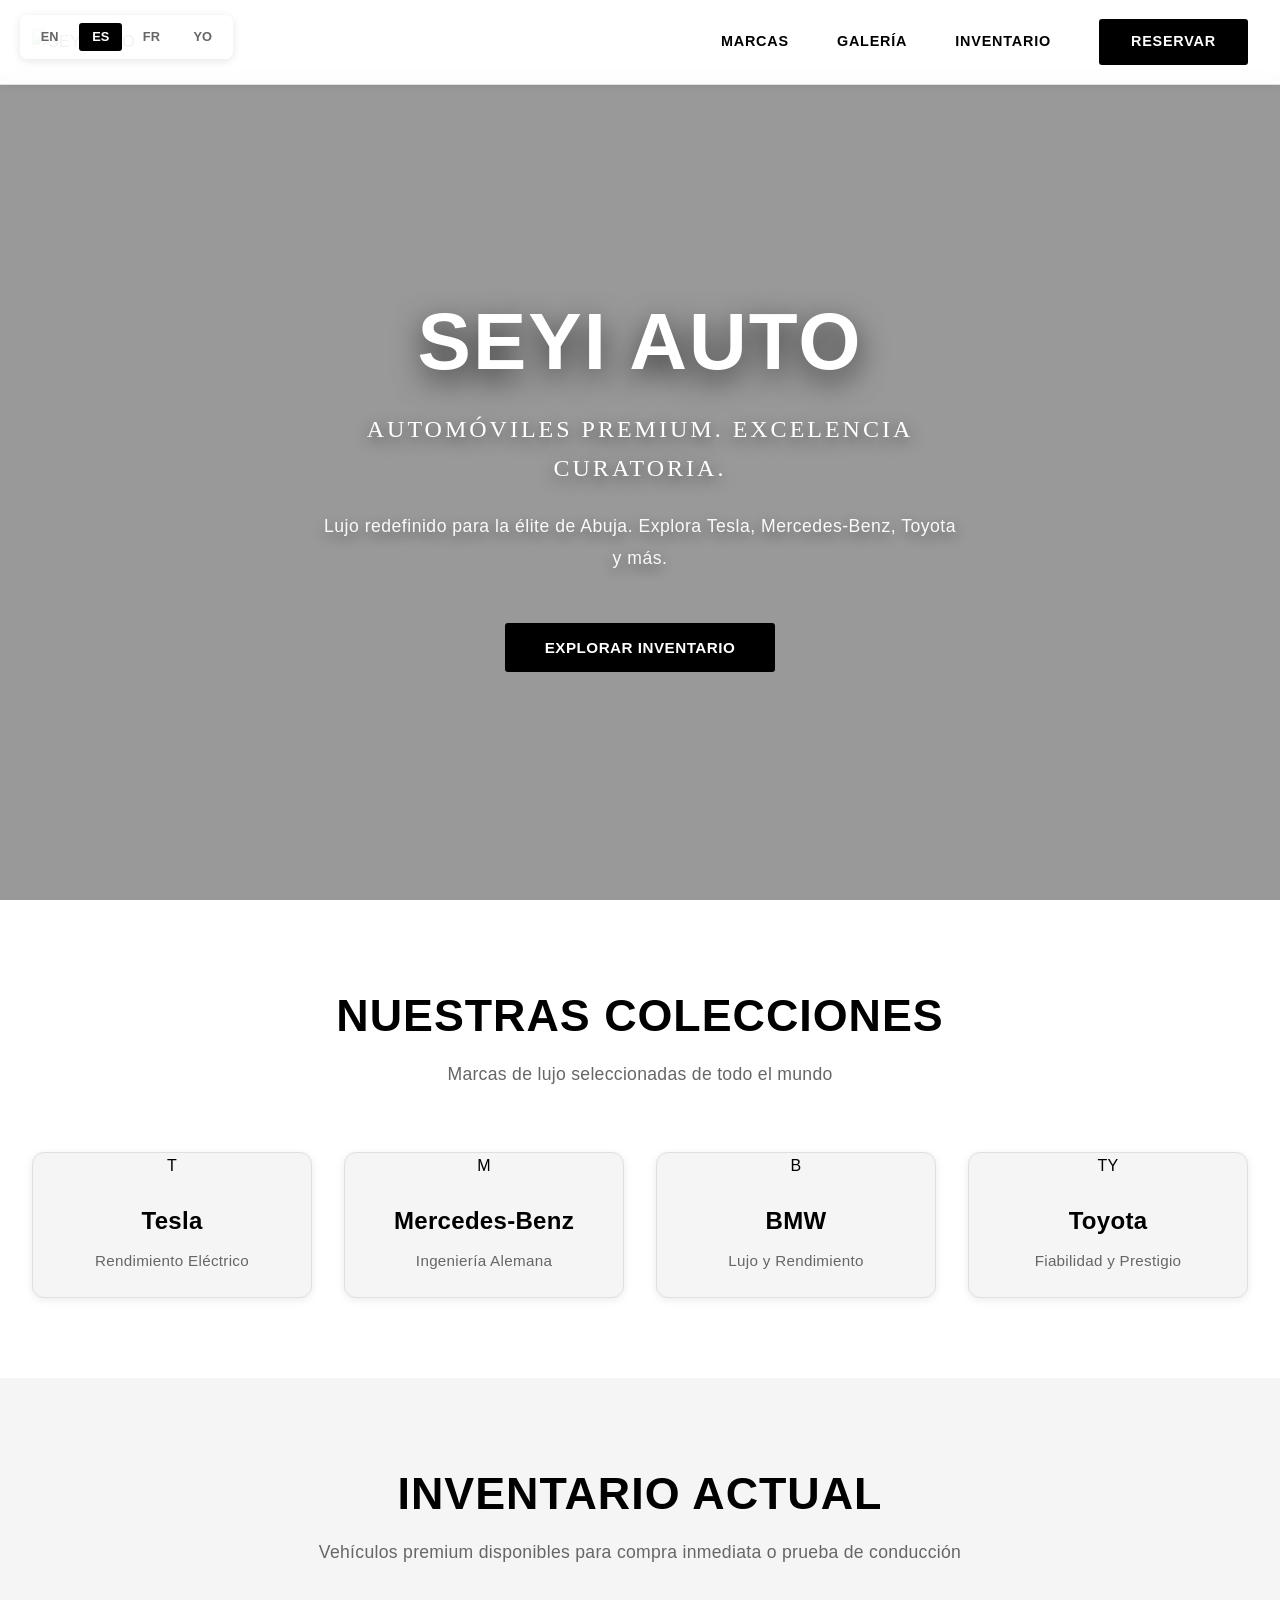
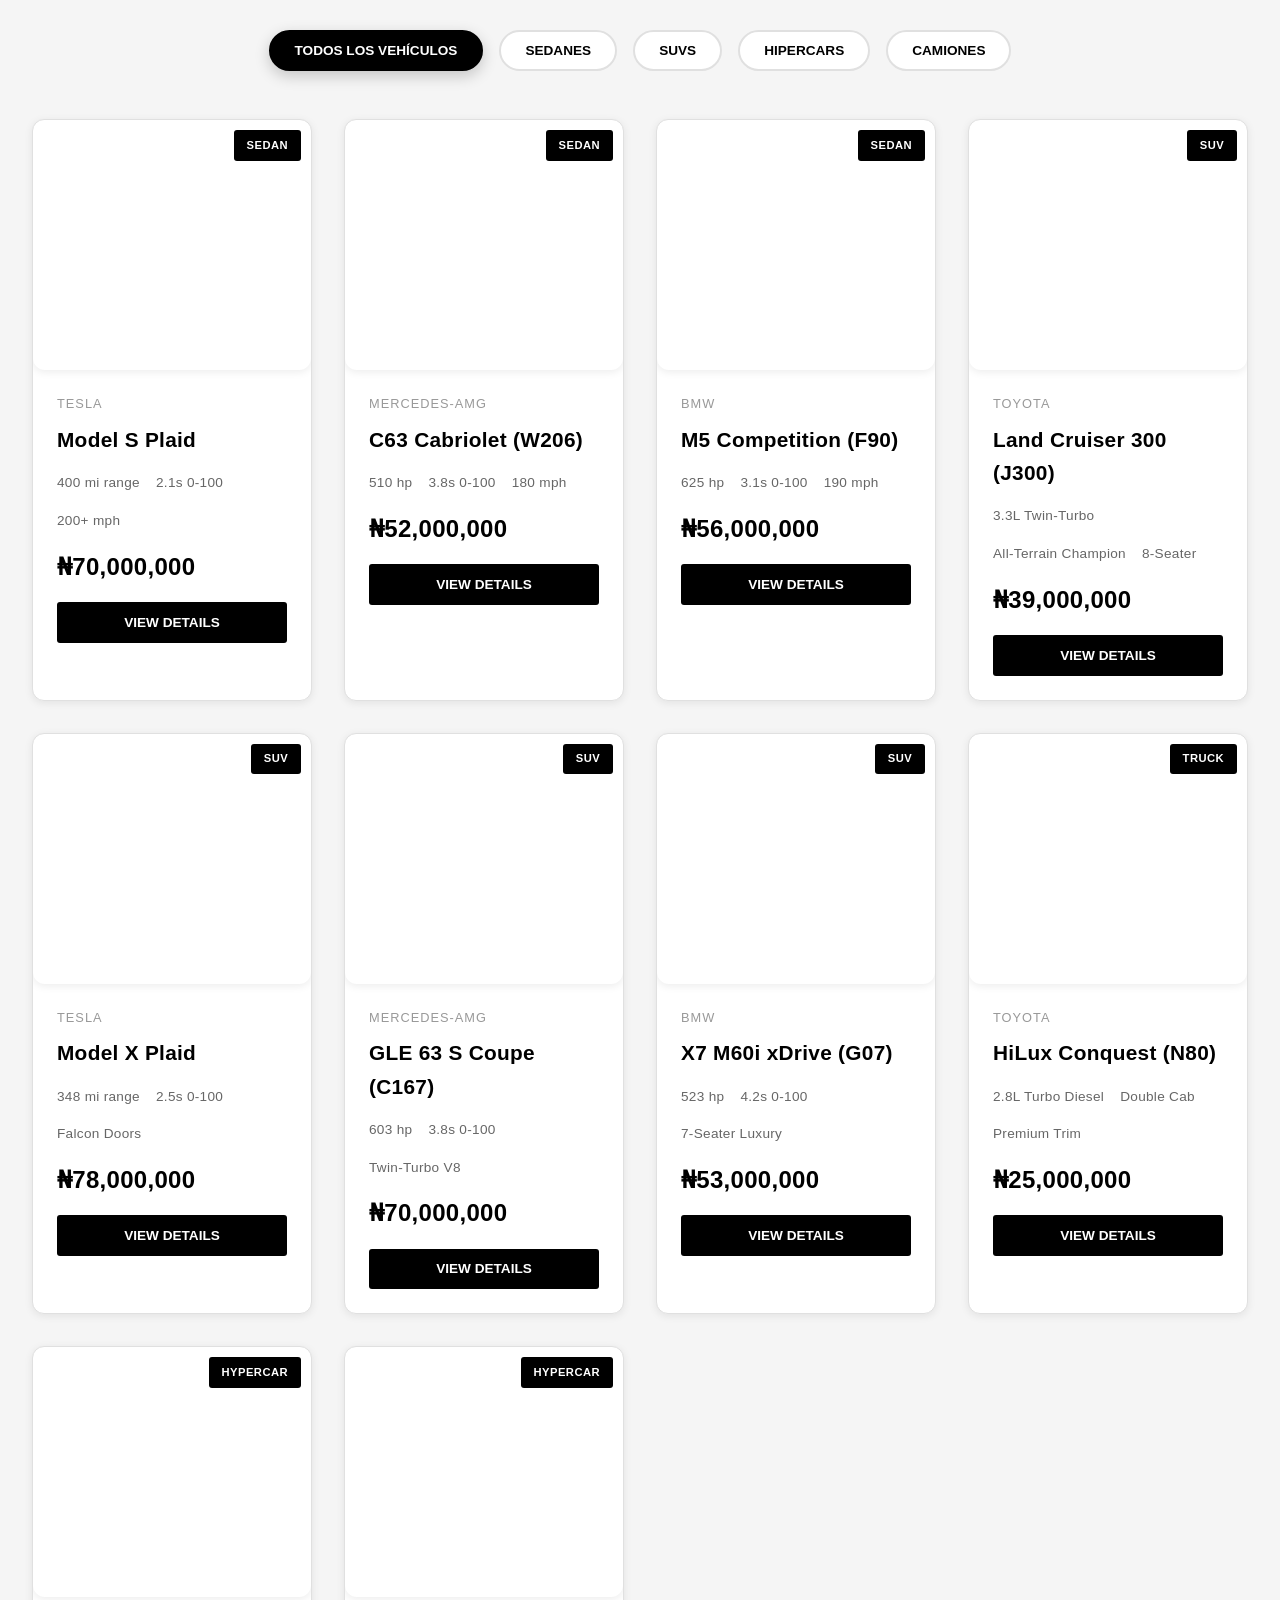
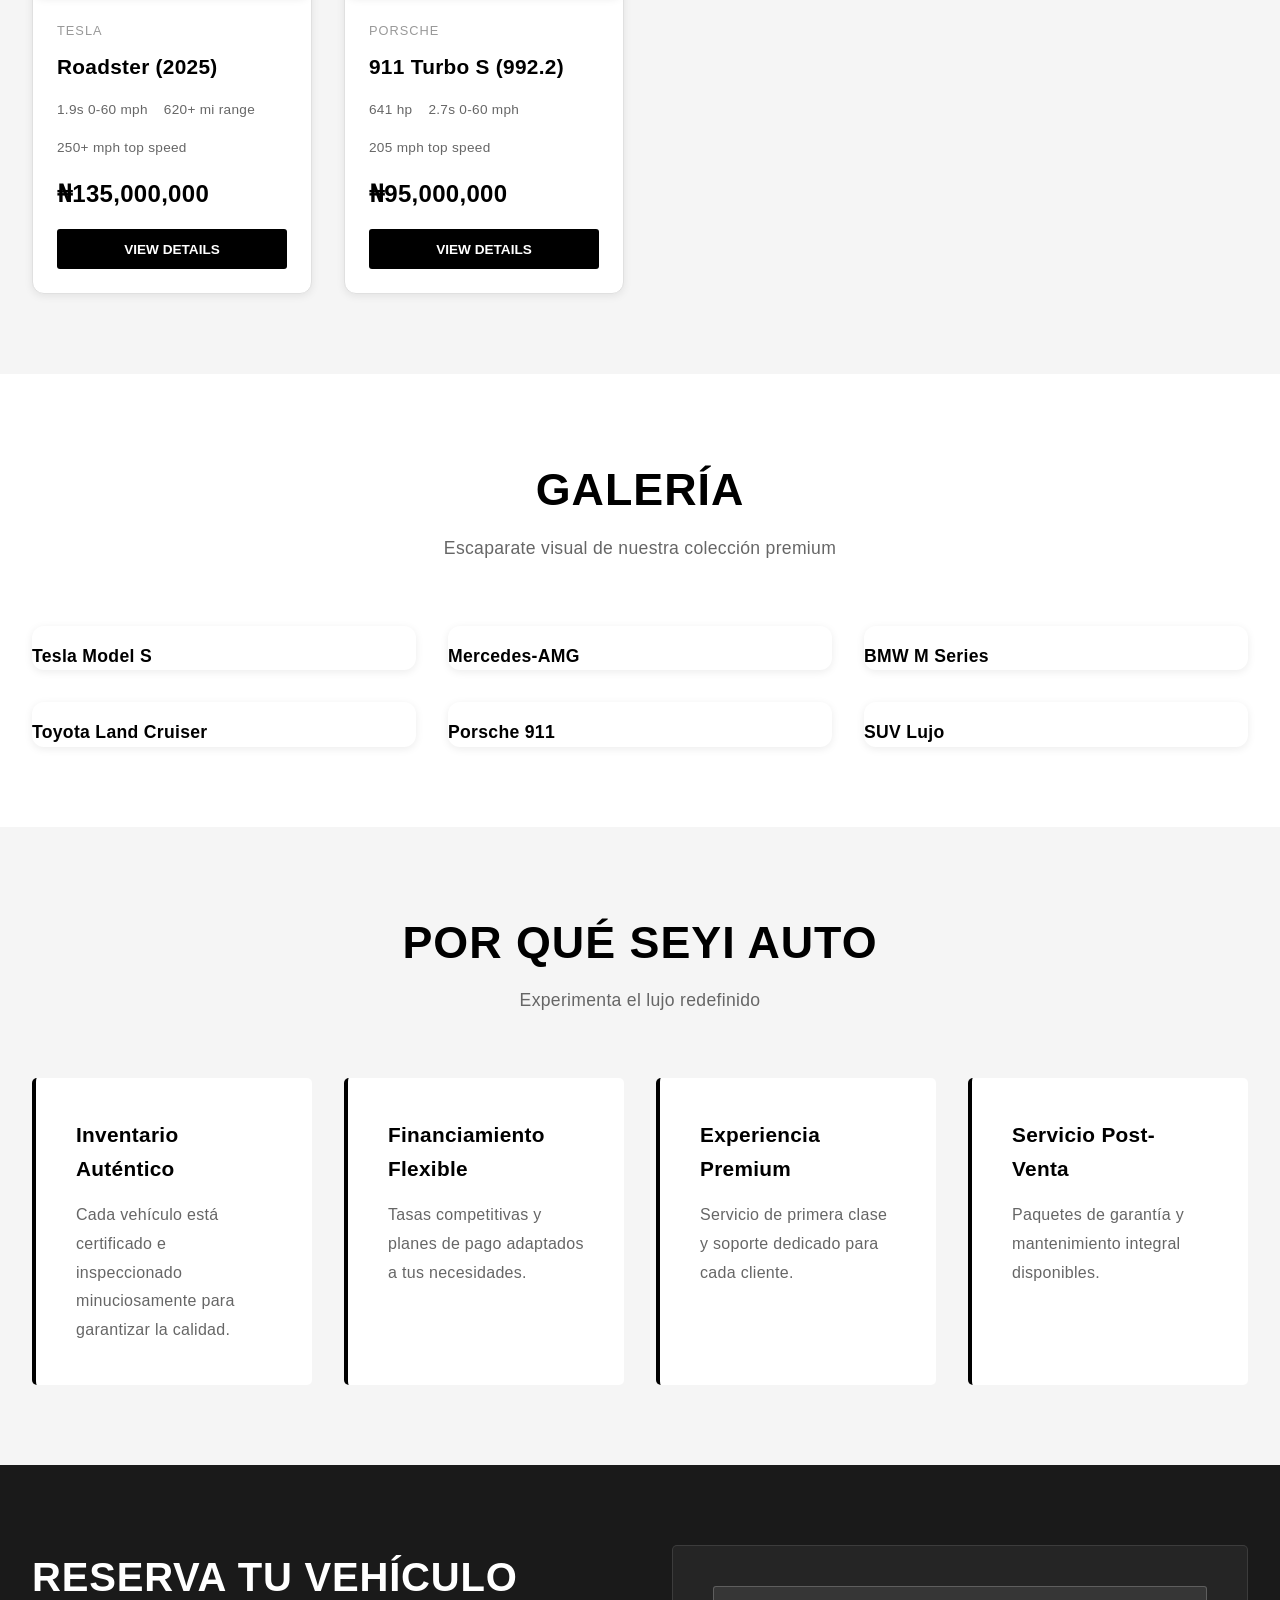
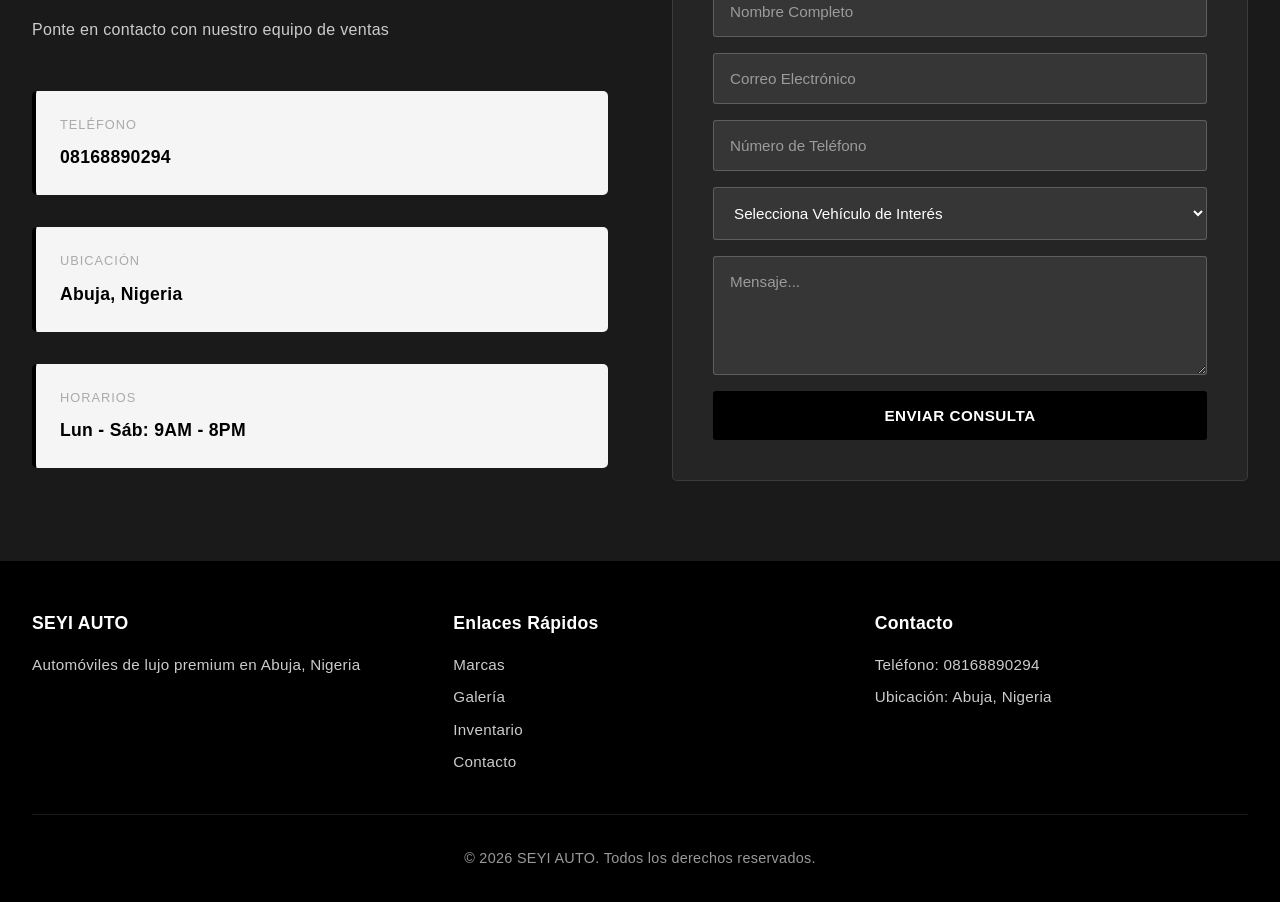
==== index-es.html @ 98e33c8d "Add files via upload" ====
<!DOCTYPE html>
<html lang="es">
<head>
    <meta charset="UTF-8">
    <meta name="viewport" content="width=device-width, initial-scale=1.0">
    <title>SEYI AUTO - Automóviles de Lujo Premium | Abuja, Nigeria</title>
    <link rel="stylesheet" href="styles.css">
    <link href="https://fonts.googleapis.com/css2?family=Poppins:wght@300;400;500;600;700&display=swap" rel="stylesheet">
    <link href="https://fonts.googleapis.com/css2?family=Playfair+Display:wght@600;700&display=swap" rel="stylesheet">
</head>
<body>
    <!-- Language Switcher -->
    <div class="language-switcher">
        <button class="lang-btn" onclick="window.location.href='index.html'">EN</button>
        <button class="lang-btn active" onclick="switchLanguage('es')">ES</button>
        <button class="lang-btn" onclick="window.location.href='index-fr.html'">FR</button>
        <button class="lang-btn" onclick="window.location.href='index-yo.html'">YO</button>
    </div>

    <!-- Navigation -->
    <nav class="navbar">
        <div class="nav-container">
            <div class="logo-section">
                <img src="images/logo.png" alt="SEYI AUTO" class="logo">
            </div>
            <div class="nav-links">
                <a href="#brands" class="nav-link">Marcas</a>
                <a href="#gallery" class="nav-link">Galería</a>
                <a href="#inventory" class="nav-link">Inventario</a>
                <a href="#contact" class="nav-link cta-btn">Reservar</a>
            </div>
        </div>
    </nav>

    <!-- Hero with Background Video -->
    <section class="hero">
        <video autoplay muted loop class="hero-video">
            <source src="https://media.istockphoto.com/id/1173378118/video/luxury-car-speeding-on-a-modern-highway.mp4" type="video/mp4">
        </video>
        <div class="hero-overlay"></div>
        <div class="hero-content">
            <h1>SEYI AUTO</h1>
            <p class="hero-subtitle">Automóviles Premium. Excelencia Curatoria.</p>
            <p class="hero-desc">Lujo redefinido para la élite de Abuja. Explora Tesla, Mercedes-Benz, Toyota y más.</p>
            <button class="btn-primary" onclick="scrollToSection('inventory')">Explorar Inventario</button>
        </div>
    </section>

    <!-- Brands Section -->
    <section class="brands" id="brands">
        <div class="section-header">
            <h2>Nuestras Colecciones</h2>
            <p>Marcas de lujo seleccionadas de todo el mundo</p>
        </div>
        <div class="brands-grid">
            <div class="brand-card" onclick="filterInventory('tesla')">
                <div class="brand-img">T</div>
                <h3>Tesla</h3>
                <p>Rendimiento Eléctrico</p>
            </div>
            <div class="brand-card" onclick="filterInventory('mercedes')">
                <div class="brand-img">M</div>
                <h3>Mercedes-Benz</h3>
                <p>Ingeniería Alemana</p>
            </div>
            <div class="brand-card" onclick="filterInventory('bmw')">
                <div class="brand-img">B</div>
                <h3>BMW</h3>
                <p>Lujo y Rendimiento</p>
            </div>
            <div class="brand-card" onclick="filterInventory('toyota')">
                <div class="brand-img">TY</div>
                <h3>Toyota</h3>
                <p>Fiabilidad y Prestigio</p>
            </div>
        </div>
    </section>

    <!-- Inventory Section -->
    <section class="inventory" id="inventory">
        <div class="section-header">
            <h2>Inventario Actual</h2>
            <p>Vehículos premium disponibles para compra inmediata o prueba de conducción</p>
        </div>

        <!-- Category Filter -->
        <div class="category-filter">
            <button class="category-btn active" onclick="filterByCategory('all')">Todos los Vehículos</button>
            <button class="category-btn" onclick="filterByCategory('sedan')">Sedanes</button>
            <button class="category-btn" onclick="filterByCategory('suv')">SUVs</button>
            <button class="category-btn" onclick="filterByCategory('hypercar')">Hipercars</button>
            <button class="category-btn" onclick="filterByCategory('truck')">Camiones</button>
        </div>

        <div class="inventory-grid" id="inventoryGrid">
            <!-- Dynamically populated -->
        </div>
    </section>

    <!-- Gallery Section -->
    <section class="gallery" id="gallery">
        <div class="section-header">
            <h2>Galería</h2>
            <p>Escaparate visual de nuestra colección premium</p>
        </div>
        <div class="gallery-grid">
            <div class="gallery-item">
                <div class="gallery-img img-1"></div>
                <h4>Tesla Model S</h4>
            </div>
            <div class="gallery-item">
                <div class="gallery-img img-2"></div>
                <h4>Mercedes-AMG</h4>
            </div>
            <div class="gallery-item">
                <div class="gallery-img img-3"></div>
                <h4>BMW M Series</h4>
            </div>
            <div class="gallery-item">
                <div class="gallery-img img-4"></div>
                <h4>Toyota Land Cruiser</h4>
            </div>
            <div class="gallery-item">
                <div class="gallery-img img-5"></div>
                <h4>Porsche 911</h4>
            </div>
            <div class="gallery-item">
                <div class="gallery-img img-6"></div>
                <h4>SUV Lujo</h4>
            </div>
        </div>
    </section>

    <!-- Why Choose Us -->
    <section class="why-us">
        <div class="section-header">
            <h2>Por Qué SEYI AUTO</h2>
            <p>Experimenta el lujo redefinido</p>
        </div>
        <div class="features-grid">
            <div class="feature-card">
                <h3>Inventario Auténtico</h3>
                <p>Cada vehículo está certificado e inspeccionado minuciosamente para garantizar la calidad.</p>
            </div>
            <div class="feature-card">
                <h3>Financiamiento Flexible</h3>
                <p>Tasas competitivas y planes de pago adaptados a tus necesidades.</p>
            </div>
            <div class="feature-card">
                <h3>Experiencia Premium</h3>
                <p>Servicio de primera clase y soporte dedicado para cada cliente.</p>
            </div>
            <div class="feature-card">
                <h3>Servicio Post-Venta</h3>
                <p>Paquetes de garantía y mantenimiento integral disponibles.</p>
            </div>
        </div>
    </section>

    <!-- Contact & Booking -->
    <section class="contact" id="contact">
        <div class="contact-wrapper">
            <div class="contact-info">
                <h2>Reserva tu Vehículo</h2>
                <p>Ponte en contacto con nuestro equipo de ventas</p>
                <div class="contact-details">
                    <div class="detail-item">
                        <span class="label">Teléfono</span>
                        <a href="tel:08168890294" class="detail-value">08168890294</a>
                    </div>
                    <div class="detail-item">
                        <span class="label">Ubicación</span>
                        <p class="detail-value">Abuja, Nigeria</p>
                    </div>
                    <div class="detail-item">
                        <span class="label">Horarios</span>
                        <p class="detail-value">Lun - Sáb: 9AM - 8PM</p>
                    </div>
                </div>
            </div>
            <form class="contact-form">
                <input type="text" placeholder="Nombre Completo" required>
                <input type="email" placeholder="Correo Electrónico" required>
                <input type="tel" placeholder="Número de Teléfono" required>
                <select required>
                    <option value="">Selecciona Vehículo de Interés</option>
                    <option value="tesla">Tesla</option>
                    <option value="mercedes">Mercedes-Benz</option>
                    <option value="bmw">BMW</option>
                    <option value="toyota">Toyota</option>
                </select>
                <textarea placeholder="Mensaje..." rows="5"></textarea>
                <button type="submit" class="btn-primary">Enviar Consulta</button>
            </form>
        </div>
    </section>

    <!-- Footer -->
    <footer class="footer">
        <div class="footer-top">
            <div class="footer-col">
                <h4>SEYI AUTO</h4>
                <p>Automóviles de lujo premium en Abuja, Nigeria</p>
            </div>
            <div class="footer-col">
                <h4>Enlaces Rápidos</h4>
                <a href="#brands">Marcas</a>
                <a href="#gallery">Galería</a>
                <a href="#inventory">Inventario</a>
                <a href="#contact">Contacto</a>
            </div>
            <div class="footer-col">
                <h4>Contacto</h4>
                <p>Teléfono: 08168890294</p>
                <p>Ubicación: Abuja, Nigeria</p>
            </div>
        </div>
        <div class="footer-bottom">
            <p>&copy; 2026 SEYI AUTO. Todos los derechos reservados.</p>
        </div>
    </footer>

    <!-- Modal -->
    <div id="modal" class="modal">
        <div class="modal-content">
            <span class="close" onclick="closeModal()">&times;</span>
            <div id="modalBody"></div>
        </div>
    </div>

    <script src="script.js"></script>
</body>
</html>
---- styles.css ----
/* ============================================
   SEYI AUTO - PREMIUM LUXURY DESIGN
   Clean | Minimal | Professional
   ============================================ */

:root {
    --primary-bg: #ffffff;
    --secondary-bg: #f5f5f5;
    --dark-bg: #1a1a1a;
    --text-dark: #000000;
    --text-light: #666666;
    --text-lighter: #999999;
    --accent-dark: #1a1a1a;
    --border-light: #e0e0e0;
    --border-dark: #333333;
}

* {
    margin: 0;
    padding: 0;
    box-sizing: border-box;
}

html {
    scroll-behavior: smooth;
}

body {
    font-family: 'Montserrat', sans-serif;
    background: var(--primary-bg);
    color: var(--text-dark);
    line-height: 1.6;
    overflow-x: hidden;
    letter-spacing: 0.3px;
}

/* ============================================
   LANGUAGE SWITCHER
   ============================================ */

.language-switcher {
    position: fixed;
    top: 15px;
    left: 20px;
    z-index: 2000;
    display: flex;
    gap: 0.5rem;
    background: rgba(255, 255, 255, 0.95);
    padding: 0.5rem;
    border-radius: 8px;
    box-shadow: 0 2px 10px rgba(0, 0, 0, 0.1);
}

.lang-btn {
    padding: 0.4rem 0.8rem;
    border: none;
    background: transparent;
    cursor: pointer;
    font-weight: 600;
    font-size: 0.8rem;
    color: var(--text-light);
    transition: all 0.3s ease;
    border-radius: 3px;
}

.lang-btn.active {
    background: var(--text-dark);
    color: white;
}

.lang-btn:hover {
    background: var(--text-dark);
    color: white;
}

/* ============================================
   NAVBAR
   ============================================ */

.navbar {
    position: fixed;
    top: 0;
    width: 100%;
    background: rgba(255, 255, 255, 0.98);
    backdrop-filter: blur(10px);
    border-bottom: 1px solid var(--border-light);
    z-index: 1000;
    padding: 1.2rem 0;
    box-shadow: 0 2px 10px rgba(0, 0, 0, 0.05);
}

.nav-container {
    max-width: 1400px;
    margin: 0 auto;
    padding: 0 2rem;
    display: flex;
    justify-content: space-between;
    align-items: center;
}

.logo-section img {
    height: 45px;
    width: auto;
    filter: brightness(0.9);
    transition: all 0.3s ease;
}

.logo-section img:hover {
    filter: brightness(0.8);
}

.nav-links {
    display: flex;
    gap: 3rem;
    align-items: center;
}

.nav-link {
    color: var(--text-dark);
    text-decoration: none;
    font-size: 0.9rem;
    font-weight: 600;
    letter-spacing: 0.8px;
    text-transform: uppercase;
    transition: all 0.3s ease;
    position: relative;
    font-family: 'IBM Plex Sans', sans-serif;
}

.nav-link::after {
    content: '';
    position: absolute;
    bottom: -5px;
    left: 0;
    width: 0;
    height: 2px;
    background: var(--text-dark);
    transition: width 0.3s ease;
}

.nav-link:hover::after {
    width: 100%;
}

.cta-btn {
    background: var(--text-dark);
    color: white !important;
    padding: 0.7rem 2rem;
    border-radius: 3px;
    font-weight: 600;
    transition: all 0.3s ease;
}

.cta-btn::after {
    display: none;
}

.cta-btn:hover {
    background: var(--text-light);
    transform: scale(1.03);
}

/* ============================================
   HERO SECTION WITH BACKGROUND VIDEO
   ============================================ */

.hero {
    margin-top: 70px;
    min-height: calc(100vh - 70px);
    position: relative;
    display: flex;
    align-items: center;
    justify-content: center;
    overflow: hidden;
}

.hero-video {
    position: absolute;
    top: 0;
    left: 0;
    width: 100%;
    height: 100%;
    object-fit: cover;
    z-index: 0;
}

.hero-overlay {
    position: absolute;
    top: 0;
    left: 0;
    width: 100%;
    height: 100%;
    background: rgba(0, 0, 0, 0.4);
    z-index: 1;
}

.hero-content {
    position: relative;
    z-index: 2;
    text-align: center;
    color: white;
    max-width: 700px;
    padding: 0 2rem;
}



.hero-content h1 {
    font-family: 'Orbitron', sans-serif;
    font-size: 5rem;
    font-weight: 900;
    margin-bottom: 1.5rem;
    letter-spacing: 2px;
    line-height: 1.1;
    text-transform: uppercase;
    text-shadow: 0 10px 30px rgba(0, 0, 0, 0.7);
}

.hero-subtitle {
    font-size: 1.5rem;
    font-weight: 500;
    margin-bottom: 1.5rem;
    letter-spacing: 3px;
    text-transform: uppercase;
    font-family: 'Megrim', cursive;
    text-shadow: 0 5px 15px rgba(0, 0, 0, 0.6);
}

.hero-desc {
    font-size: 1.1rem;
    font-weight: 300;
    margin-bottom: 3rem;
    line-height: 1.8;
    opacity: 0.95;
    font-family: 'Montserrat', sans-serif;
    letter-spacing: 0.5px;
    text-shadow: 0 5px 15px rgba(0, 0, 0, 0.6);
}

/* ============================================
   ABUJA VIDEOS SECTION
   ============================================ */

.abuja-videos {
    width: 100vw;
    margin-left: calc(-50vw + 50%);
    background: var(--dark-bg);
    padding: 0;
}

.story-videos-full {
    display: grid;
    grid-template-columns: 1fr 1fr;
    gap: 0;
    min-height: 100vh;
    width: 100%;
}

.story-video-wrapper {
    position: relative;
    overflow: hidden;
    aspect-ratio: 16 / 9;
    box-shadow: none;
    transition: all 0.4s ease;
    height: 100%;
}

.story-video-wrapper:hover {
    transform: none;
    box-shadow: none;
}

.story-video {
    width: 100%;
    height: 100%;
    object-fit: cover;
}

.video-overlay {
    position: absolute;
    top: 0;
    left: 0;
    width: 100%;
    height: 100%;
    background: rgba(0, 0, 0, 0);
    pointer-events: none;
}

/* ============================================
   ABUJA STORY TEXT SECTION
   ============================================ */

.abuja-story {
    width: 100vw;
    margin-left: calc(-50vw + 50%);
    background: var(--dark-bg);
    color: white;
    padding: 6rem 2rem;
}

.story-content-wrapper {
    max-width: 900px;
    margin: 0 auto;
    text-align: center;
}

.story-content-wrapper h2 {
    font-family: 'Orbitron', sans-serif;
    font-size: 3.5rem;
    font-weight: 900;
    margin-bottom: 2rem;
    letter-spacing: 1.5px;
    text-transform: uppercase;
    line-height: 1.2;
}

.story-content-wrapper p {
    font-family: 'Montserrat', sans-serif;
    font-size: 1.2rem;
    line-height: 1.8;
    opacity: 0.9;
    letter-spacing: 0.3px;
}

@media (max-width: 768px) {
    .story-videos-full {
        grid-template-columns: 1fr;
        min-height: auto;
    }

    .story-content-wrapper h2 {
        font-size: 2rem;
    }

    .story-content-wrapper p {
        font-size: 1rem;
    }
}

/* ============================================
   BUTTONS
   ============================================ */

.btn-primary {
    background: var(--text-dark);
    color: white;
    padding: 1rem 2.5rem;
    border: none;
    border-radius: 3px;
    font-size: 0.95rem;
    font-weight: 600;
    cursor: pointer;
    transition: all 0.3s ease;
    text-transform: uppercase;
    letter-spacing: 0.5px;
}

.btn-primary:hover {
    background: var(--text-light);
    transform: translateY(-2px);
}

/* ============================================
   SECTION HEADER
   ============================================ */

.section-header {
    text-align: center;
    margin-bottom: 4rem;
}

.section-header h2 {
    font-family: 'Orbitron', sans-serif;
    font-size: 2.8rem;
    margin-bottom: 0.5rem;
    font-weight: 900;
    text-transform: uppercase;
    letter-spacing: 1px;
}

.section-header p {
    color: var(--text-light);
    font-size: 1.1rem;
    font-weight: 300;
}

/* ============================================
   BRANDS SECTION
   ============================================ */

.brands {
    padding: 5rem 2rem;
    background: var(--primary-bg);
}

.brands {
    max-width: 1400px;
    margin: 0 auto;
}

.brands-grid {
    display: grid;
    grid-template-columns: repeat(auto-fit, minmax(250px, 1fr));
    gap: 2rem;
}

.brand-card {
    background: var(--secondary-bg);
    padding: 0;
    border-radius: 12px;
    text-align: center;
    cursor: pointer;
    transition: all 0.4s ease;
    border: 1px solid var(--border-light);
    overflow: hidden;
    display: flex;
    flex-direction: column;
    box-shadow: 0 2px 8px rgba(0, 0, 0, 0.08);
}

.brand-card:hover {
    background: var(--dark-bg);
    color: white;
    transform: translateY(-8px);
    border: 1px solid var(--dark-bg);
    box-shadow: 0 12px 24px rgba(0, 0, 0, 0.12);
}

.brand-card-img {
    width: 100%;
    height: 200px;
    object-fit: cover;
    transition: all 0.4s ease;
    border-radius: 12px 12px 0 0;
    display: block;
}

.brand-card:hover .brand-card-img {
    filter: brightness(0.7);
}

.brand-card h3,
.brand-card p {
    padding: 0 2rem;
}

.brand-card h3 {
    padding-top: 1.5rem;
    font-size: 1.5rem;
    margin-bottom: 0.5rem;
    font-weight: 700;
}

.brand-card p {
    color: var(--text-light);
    font-size: 0.95rem;
    font-weight: 400;
    padding-bottom: 1.5rem;
}

.brand-card:hover p {
    color: #ccc;
}

/* ============================================
   INVENTORY SECTION
   ============================================ */

.inventory {
    padding: 5rem 2rem;
    background: var(--secondary-bg);
}

.inventory {
    max-width: 1400px;
    margin: 0 auto;
}

/* Category Filter */
.category-filter {
    display: flex;
    justify-content: center;
    gap: 1rem;
    margin-bottom: 3rem;
    flex-wrap: wrap;
}

.category-btn {
    padding: 0.7rem 1.5rem;
    border: 2px solid var(--border-light);
    background: white;
    color: var(--text-dark);
    border-radius: 25px;
    cursor: pointer;
    font-weight: 600;
    text-transform: uppercase;
    font-size: 0.85rem;
    transition: all 0.3s ease;
}

.category-btn:hover {
    border-color: var(--text-dark);
}

.category-btn.active {
    background: var(--text-dark);
    color: white;
    border-color: var(--text-dark);
    box-shadow: 0 5px 15px rgba(0, 0, 0, 0.2);
}

.inventory-grid {
    display: grid;
    grid-template-columns: repeat(auto-fill, minmax(280px, 1fr));
    gap: 2rem;
}

.inventory-item {
    background: white;
    border: 1px solid var(--border-light);
    border-radius: 12px;
    overflow: hidden;
    transition: all 0.4s ease;
    cursor: pointer;
    position: relative;
    box-shadow: 0 2px 8px rgba(0, 0, 0, 0.08);
}

.inventory-item:hover {
    border-color: var(--text-dark);
    box-shadow: 0 12px 24px rgba(0, 0, 0, 0.12);
    transform: translateY(-5px);
}

.inv-image {
    width: 100%;
    height: 250px;
    background: linear-gradient(135deg, #f0f0f0 0%, #e8e8e8 100%);
    display: flex;
    align-items: center;
    justify-content: center;
    font-size: 4rem;
    color: var(--text-lighter);
    position: relative;
    overflow: hidden;
    border-radius: 12px;
    box-shadow: 0 2px 8px rgba(0, 0, 0, 0.08);
    background-size: cover;
    background-position: center;
}

.category-badge {
    position: absolute;
    top: 10px;
    right: 10px;
    background: var(--text-dark);
    color: white;
    padding: 0.4rem 0.8rem;
    border-radius: 3px;
    font-size: 0.7rem;
    font-weight: 700;
    text-transform: uppercase;
    letter-spacing: 0.5px;
}

.inv-details {
    padding: 1.5rem;
}

.inv-brand {
    font-size: 0.8rem;
    text-transform: uppercase;
    color: var(--text-lighter);
    letter-spacing: 1px;
    margin-bottom: 0.5rem;
}

.inv-name {
    font-size: 1.3rem;
    font-weight: 700;
    margin-bottom: 0.5rem;
}

.inv-specs {
    display: flex;
    gap: 1rem;
    margin: 1rem 0;
    font-size: 0.85rem;
    color: var(--text-light);
    flex-wrap: wrap;
}

.inv-price {
    font-size: 1.5rem;
    font-weight: 700;
    margin: 1rem 0;
    color: var(--text-dark);
}

.inv-btn {
    width: 100%;
    padding: 0.8rem;
    background: var(--text-dark);
    color: white;
    border: none;
    border-radius: 3px;
    cursor: pointer;
    font-weight: 600;
    transition: all 0.3s ease;
    text-transform: uppercase;
    font-size: 0.85rem;
}

.inv-btn:hover {
    background: var(--text-light);
}

/* ============================================
   GALLERY SECTION
   ============================================ */

.gallery {
    padding: 5rem 2rem;
    background: var(--primary-bg);
}

.gallery {
    max-width: 1400px;
    margin: 0 auto;
}

.gallery-grid {
    display: grid;
    grid-template-columns: repeat(auto-fit, minmax(300px, 1fr));
    gap: 2rem;
}

.gallery-item {
    border-radius: 12px;
    overflow: hidden;
    cursor: pointer;
    transition: all 0.4s ease;
    box-shadow: 0 2px 8px rgba(0, 0, 0, 0.08);
}

.gallery-item:hover {
    transform: scale(1.02);
    box-shadow: 0 12px 24px rgba(0, 0, 0, 0.12);
}

.gallery-item:hover .gallery-img {
    filter: brightness(0.8);
}

.gallery-img {
    width: 100%;
    height: 350px;
    object-fit: cover;
    transition: all 0.4s ease;
    border-radius: 12px;
    display: block;
}

.img-1 { 
    display: none;
}
.img-2 { 
    display: none;
}
.img-3 { 
    display: none;
}
.img-4 { 
    display: none;
}
.img-5 { 
    display: none;
}
.img-6 { 
    display: none;
}

.gallery-item h4 {
    margin-top: 1rem;
    font-size: 1.1rem;
    font-weight: 600;
}

/* ============================================
   WHY US SECTION
   ============================================ */

.why-us {
    padding: 5rem 2rem;
    background: var(--secondary-bg);
}

.why-us {
    max-width: 1400px;
    margin: 0 auto;
}

.features-grid {
    display: grid;
    grid-template-columns: repeat(auto-fit, minmax(280px, 1fr));
    gap: 2rem;
}

.feature-card {
    background: white;
    padding: 2.5rem;
    border-radius: 5px;
    border-left: 4px solid var(--text-dark);
    transition: all 0.3s ease;
}

.feature-card:hover {
    box-shadow: 0 10px 30px rgba(0, 0, 0, 0.08);
    transform: translateY(-3px);
}

.feature-card h3 {
    font-size: 1.3rem;
    margin-bottom: 1rem;
    font-weight: 700;
}

.feature-card p {
    color: var(--text-light);
    font-weight: 300;
    line-height: 1.8;
}

/* ============================================
   CONTACT SECTION
   ============================================ */

.contact {
    padding: 5rem 2rem;
    background: var(--dark-bg);
    color: white;
}

.contact-wrapper {
    max-width: 1400px;
    margin: 0 auto;
    display: grid;
    grid-template-columns: 1fr 1fr;
    gap: 4rem;
    align-items: start;
}

.contact-info h2 {
    font-family: 'Space Grotesk', sans-serif;
    font-size: 2.5rem;
    margin-bottom: 0.5rem;
    font-weight: 700;
    text-transform: uppercase;
    letter-spacing: 0.8px;
}

.contact-info > p {
    color: #ccc;
    margin-bottom: 3rem;
    font-weight: 300;
}

.contact-details {
    display: flex;
    flex-direction: column;
    gap: 2rem;
}

.detail-item .label {
    display: block;
    font-size: 0.8rem;
    text-transform: uppercase;
    letter-spacing: 1px;
    color: #aaa;
    margin-bottom: 0.5rem;
}

.detail-value {
    font-size: 1.2rem;
    font-weight: 600;
    color: white;
    text-decoration: none;
    transition: all 0.3s ease;
}

.detail-value:hover {
    color: #ddd;
}

.contact-form {
    display: flex;
    flex-direction: column;
    gap: 1rem;
    background: rgba(255, 255, 255, 0.05);
    padding: 2.5rem;
    border-radius: 5px;
    border: 1px solid rgba(255, 255, 255, 0.1);
}

.form-group {
    display: flex;
    flex-direction: column;
    gap: 0.5rem;
}

.contact-form input,
.contact-form select,
.contact-form textarea {
    padding: 1rem;
    background: rgba(255, 255, 255, 0.08);
    border: 1px solid rgba(255, 255, 255, 0.2);
    border-radius: 3px;
    color: white;
    font-family: 'IBM Plex Sans', sans-serif;
    font-size: 0.95rem;
    transition: all 0.3s ease;
}

.contact-form input::placeholder,
.contact-form textarea::placeholder {
    color: rgba(255, 255, 255, 0.5);
}

.contact-form input:focus,
.contact-form select:focus,
.contact-form textarea:focus {
    outline: none;
    border-color: rgba(255, 255, 255, 0.4);
    background: rgba(255, 255, 255, 0.12);
}

.form-buttons {
    display: grid;
    grid-template-columns: 1fr 1fr;
    gap: 1rem;
    margin-top: 1rem;
}

.btn-whatsapp {
    background: linear-gradient(135deg, #25D366, #20BA5C);
    color: white;
    border: none;
    padding: 1rem 1.5rem;
    border-radius: 5px;
    font-weight: 600;
    cursor: pointer;
    transition: all 0.3s ease;
    font-size: 0.95rem;
}

.btn-whatsapp:hover {
    transform: translateY(-2px);
    box-shadow: 0 8px 20px rgba(37, 211, 102, 0.3);
}

.whatsapp-link {
    color: #25D366 !important;
    font-weight: 600;
    text-decoration: none;
    display: inline-flex;
    align-items: center;
    gap: 0.5rem;
    transition: all 0.3s ease;
}

.whatsapp-link:hover {
    color: #20BA5C !important;
}

/* ============================================
   TESTIMONIALS SECTION
   ============================================ */

.testimonials {
    background: #f9f9f9;
    padding: 4rem 2rem;
}

.testimonials .section-header h2 {
    color: var(--text-dark);
}

.testimonials .section-header p {
    color: var(--text-light);
}

.testimonials-grid {
    display: grid;
    grid-template-columns: repeat(auto-fit, minmax(300px, 1fr));
    gap: 2rem;
    max-width: 1400px;
    margin: 0 auto;
}

.testimonial-card {
    background: white;
    padding: 2.5rem;
    border-radius: 12px;
    box-shadow: 0 4px 15px rgba(0, 0, 0, 0.08);
    transition: all 0.3s ease;
}

.testimonial-card:hover {
    transform: translateY(-5px);
    box-shadow: 0 12px 30px rgba(0, 0, 0, 0.12);
}

.stars {
    color: #FFD700;
    font-size: 1.2rem;
    margin-bottom: 1rem;
    letter-spacing: 2px;
}

.testimonial-card p {
    color: var(--text-light);
    line-height: 1.8;
    margin-bottom: 1.5rem;
    font-style: italic;
}

.testimonial-author {
    display: flex;
    flex-direction: column;
    gap: 0.3rem;
    border-top: 2px solid var(--border-light);
    padding-top: 1rem;
}

.testimonial-author strong {
    color: var(--text-dark);
    font-weight: 700;
}

.testimonial-author span {
    color: var(--text-light);
    font-size: 0.9rem;
}

/* ============================================
   QUICK ACTIONS SECTION
   ============================================ */

.quick-actions {
    background: linear-gradient(135deg, #1a1a1a 0%, #2d2d2d 100%);
    padding: 4rem 2rem;
    max-width: 1400px;
    margin: 0 auto;
    border-radius: 15px;
    display: grid;
    grid-template-columns: repeat(auto-fit, minmax(200px, 1fr));
    gap: 2rem;
    margin: 4rem 2rem;
}

.action-card {
    background: rgba(255, 255, 255, 0.08);
    border: 1px solid rgba(255, 255, 255, 0.15);
    padding: 2rem;
    border-radius: 12px;
    text-align: center;
    cursor: pointer;
    transition: all 0.3s ease;
    display: flex;
    flex-direction: column;
    align-items: center;
    gap: 1rem;
}

.action-card:hover {
    background: rgba(255, 255, 255, 0.12);
    border-color: white;
    transform: translateY(-5px);
    box-shadow: 0 15px 35px rgba(0, 0, 0, 0.2);
}

.action-icon {
    font-size: 2.5rem;
    transition: all 0.3s ease;
}

.action-card:hover .action-icon {
    transform: scale(1.2);
}

.action-card h3 {
    color: white;
    font-family: 'Montserrat', sans-serif;
    font-weight: 700;
    margin: 0;
}

.action-card p {
    color: rgba(255, 255, 255, 0.7);
    margin: 0;
    font-size: 0.95rem;
}

/* ============================================
   FLOATING WHATSAPP BUTTON
   ============================================ */

.whatsapp-float {
    position: fixed;
    bottom: 25px;
    right: 25px;
    width: 60px;
    height: 60px;
    background: linear-gradient(135deg, #25D366, #20BA5C);
    border-radius: 50%;
    display: flex;
    align-items: center;
    justify-content: center;
    font-size: 1.5rem;
    text-decoration: none;
    box-shadow: 0 8px 20px rgba(37, 211, 102, 0.4);
    transition: all 0.3s ease;
    z-index: 1500;
    animation: bounceIn 0.6s ease;
}

.whatsapp-float:hover {
    transform: scale(1.15);
    box-shadow: 0 12px 30px rgba(37, 211, 102, 0.6);
}

.whatsapp-icon {
    display: flex;
    align-items: center;
    justify-content: center;
}

.whatsapp-text {
    display: none;
    position: absolute;
    background: white;
    color: #25D366;
    padding: 0.5rem 1rem;
    border-radius: 20px;
    white-space: nowrap;
    right: 70px;
    font-weight: 600;
    font-size: 0.85rem;
    box-shadow: 0 4px 12px rgba(0, 0, 0, 0.15);
}

.whatsapp-float:hover .whatsapp-text {
    display: block;
    animation: slideInRight 0.3s ease;
}

@keyframes bounceIn {
    0% {
        transform: scale(0);
        opacity: 0;
    }
    50% {
        transform: scale(1.1);
    }
    100% {
        transform: scale(1);
        opacity: 1;
    }
}

@keyframes slideInRight {
    from {
        opacity: 0;
        transform: translateX(10px);
    }
    to {
        opacity: 1;
        transform: translateX(0);
    }
}

/* ============================================
   FOOTER
   ============================================ */

.footer {
    background: var(--text-dark);
    color: white;
    padding: 3rem 2rem 2rem;
}

.footer-top {
    max-width: 1400px;
    margin: 0 auto;
    display: grid;
    grid-template-columns: repeat(auto-fit, minmax(250px, 1fr));
    gap: 3rem;
    margin-bottom: 2rem;
    padding-bottom: 2rem;
    border-bottom: 1px solid rgba(255, 255, 255, 0.1);
}

.footer-col h4 {
    font-size: 1.1rem;
    margin-bottom: 1rem;
    font-weight: 700;
}

.footer-col p,
.footer-col a {
    color: #ccc;
    font-size: 0.95rem;
    display: block;
    margin-bottom: 0.5rem;
    text-decoration: none;
    transition: all 0.3s ease;
}

.footer-col a:hover {
    color: white;
}

.footer-bottom {
    max-width: 1400px;
    margin: 0 auto;
    text-align: center;
    color: #999;
    font-size: 0.9rem;
}

/* ============================================
   MODAL
   ============================================ */

.modal {
    display: none;
    position: fixed;
    z-index: 2000;
    left: 0;
    top: 0;
    width: 100%;
    height: 100%;
    background: rgba(0, 0, 0, 0.7);
    backdrop-filter: blur(5px);
}

.modal-content {
    background: white;
    margin: 3% auto;
    padding: 0;
    border-radius: 10px;
    width: 90%;
    max-width: 900px;
    position: relative;
    box-shadow: 0 20px 60px rgba(0, 0, 0, 0.3);
    max-height: 90vh;
    overflow-y: auto;
}

.close {
    position: absolute;
    right: 2rem;
    top: 1.5rem;
    font-size: 2.5rem;
    cursor: pointer;
    color: #999;
    transition: all 0.3s ease;
    z-index: 100;
}

.close:hover {
    color: var(--text-dark);
}

/* DETAILED MODAL STYLES */
.modal-model {
    padding: 2rem;
}

.modal-model.detailed {
    padding: 0;
}

.modal-header {
    background: var(--text-dark);
    color: white;
    padding: 3rem 2rem;
    text-align: center;
    border-radius: 10px 10px 0 0;
}

.modal-header h2 {
    font-family: 'Orbitron', sans-serif;
    font-size: 2.5rem;
    margin-bottom: 0.5rem;
    font-weight: 900;
    text-transform: uppercase;
    letter-spacing: 0.8px;
}

.modal-brand {
    font-size: 1rem;
    font-weight: 300;
    opacity: 0.9;
    letter-spacing: 2px;
    text-transform: uppercase;
}

.modal-price-badge {
    background: linear-gradient(135deg, #ffd700 0%, #ffaa00 100%);
    color: #000;
    padding: 1rem 2rem;
    text-align: center;
    font-size: 1.8rem;
    font-weight: 700;
    margin: 2rem 0 0 0;
}

/* IMAGE GALLERY */
.image-gallery {
    padding: 2rem;
    background: var(--secondary-bg);
    border-bottom: 1px solid var(--border-light);
}

.gallery-main {
    text-align: center;
    margin-bottom: 1.5rem;
}

.gallery-thumbnails {
    display: flex;
    gap: 1rem;
    justify-content: center;
    flex-wrap: wrap;
}

.thumbnail {
    width: 100px;
    height: 100px;
    background: white;
    border: 2px solid var(--border-light);
    border-radius: 12px;
    display: flex;
    align-items: center;
    justify-content: center;
    font-size: 2rem;
    cursor: pointer;
    transition: all 0.3s ease;
    box-shadow: 0 2px 8px rgba(0, 0, 0, 0.08);
    overflow: hidden;
}

.thumbnail:hover {
    border-color: var(--text-dark);
    transform: scale(1.05);
    box-shadow: 0 8px 16px rgba(0, 0, 0, 0.12);
}

/* TABS */
.modal-tabs {
    display: flex;
    gap: 0.5rem;
    padding: 1.5rem 2rem;
    background: white;
    border-bottom: 2px solid var(--border-light);
    overflow-x: auto;
}

.tab-btn {
    padding: 0.7rem 1.5rem;
    border: none;
    background: transparent;
    color: var(--text-light);
    cursor: pointer;
    font-weight: 600;
    font-size: 0.9rem;
    border-bottom: 3px solid transparent;
    transition: all 0.3s ease;
    white-space: nowrap;
}

.tab-btn:hover {
    color: var(--text-dark);
}

.tab-btn.active {
    color: var(--text-dark);
    border-bottom-color: var(--text-dark);
}

/* TAB CONTENT */
.tab-content {
    display: none;
    padding: 2rem;
    animation: fadeIn 0.3s ease;
}

.tab-content.active {
    display: block;
}

.tab-content h3 {
    font-size: 1.5rem;
    margin-bottom: 1.5rem;
    color: var(--text-dark);
}

.tab-content h4 {
    font-size: 1.1rem;
    margin-top: 1.5rem;
    margin-bottom: 1rem;
    color: var(--text-dark);
}

/* SPECS DETAIL GRID */
.specs-detail-grid {
    display: grid;
    grid-template-columns: repeat(auto-fit, minmax(150px, 1fr));
    gap: 1.5rem;
    margin-bottom: 2rem;
}

.spec-detail-item {
    background: var(--secondary-bg);
    padding: 1.5rem;
    border-radius: 5px;
    text-align: center;
    border-left: 4px solid var(--text-dark);
}

.spec-icon {
    display: block;
    font-size: 2rem;
    margin-bottom: 0.5rem;
}

.spec-value {
    display: block;
    font-weight: 600;
    color: var(--text-dark);
    font-size: 0.9rem;
}

/* HIGHLIGHTS */
.highlights-section {
    background: var(--secondary-bg);
    padding: 1.5rem;
    border-radius: 5px;
}

.highlights-list {
    display: flex;
    flex-direction: column;
    gap: 0.7rem;
}

.highlight-item {
    color: var(--text-dark);
    font-weight: 500;
}

/* DETAIL GRID */
.detail-grid {
    display: grid;
    grid-template-columns: repeat(auto-fit, minmax(200px, 1fr));
    gap: 1.5rem;
}

.detail-item {
    background: var(--secondary-bg);
    padding: 1.5rem;
    border-radius: 5px;
    border-left: 4px solid var(--text-dark);
}

.detail-label {
    display: block;
    font-size: 0.8rem;
    text-transform: uppercase;
    color: var(--text-lighter);
    margin-bottom: 0.5rem;
    letter-spacing: 1px;
}

.detail-value {
    display: block;
    font-size: 1.1rem;
    font-weight: 700;
    color: var(--text-dark);
}

/* PERFORMANCE BARS */
.performance-bars {
    display: flex;
    flex-direction: column;
    gap: 2rem;
}

.perf-bar {
    display: grid;
    grid-template-columns: 120px 1fr 80px;
    gap: 1rem;
    align-items: center;
}

.perf-bar label {
    font-weight: 600;
    font-size: 0.95rem;
}

.bar {
    height: 10px;
    background: var(--border-light);
    border-radius: 5px;
    overflow: hidden;
}

.bar-fill {
    height: 100%;
    background: linear-gradient(90deg, var(--text-dark), #666);
    border-radius: 5px;
    transition: width 0.5s ease;
}

.perf-bar span {
    text-align: right;
    font-weight: 700;
    color: var(--text-dark);
}

/* CTA BUTTONS */
.modal-cta-full {
    display: flex;
    gap: 1rem;
    padding: 2rem;
    border-top: 1px solid var(--border-light);
    background: var(--primary-bg);
}

.modal-btn {
    flex: 1;
    padding: 1rem;
    border: none;
    font-weight: 700;
    cursor: pointer;
    text-transform: uppercase;
    font-size: 0.9rem;
    border-radius: 5px;
    transition: all 0.3s ease;
    letter-spacing: 0.5px;
}

.modal-btn.primary {
    background: var(--text-dark);
    color: white;
}

.modal-btn.primary:hover {
    background: var(--text-light);
    transform: translateY(-2px);
    box-shadow: 0 5px 15px rgba(0, 0, 0, 0.2);
}

.modal-btn.secondary {
    background: var(--border-light);
    color: var(--text-dark);
}

.modal-btn.secondary:hover {
    background: var(--text-dark);
    color: white;
}

@keyframes fadeIn {
    from { opacity: 0; }
    to { opacity: 1; }
}

@keyframes slideDown {
    from {
        opacity: 0;
        transform: translateY(-30px);
    }
    to {
        opacity: 1;
        transform: translateY(0);
    }
}

/* ============================================
   VIDEO MODAL FOR BRAND VIDEOS
   ============================================ */

.video-modal {
    display: none;
    position: fixed;
    z-index: 2500;
    left: 0;
    top: 0;
    width: 100%;
    height: 100%;
    background: rgba(0, 0, 0, 0.95);
    backdrop-filter: blur(8px);
    animation: fadeIn 0.3s ease;
}

.video-modal-content {
    position: relative;
    width: 100%;
    height: 100%;
    display: flex;
    align-items: center;
    justify-content: center;
    padding: 2rem;
}

.video-player {
    width: 100%;
    max-width: 1200px;
    height: auto;
    aspect-ratio: 16 / 9;
    background: #000;
    border-radius: 12px;
    overflow: hidden;
    box-shadow: 0 20px 60px rgba(0, 0, 0, 0.5);
}

.video-player video {
    width: 100%;
    height: 100%;
    object-fit: contain;
}

.video-close {
    position: absolute;
    right: 2rem;
    top: 1rem;
    font-size: 3rem;
    cursor: pointer;
    color: #ffffff;
    transition: all 0.3s ease;
    z-index: 100;
    width: 50px;
    height: 50px;
    display: flex;
    align-items: center;
    justify-content: center;
    background: rgba(0, 0, 0, 0.5);
    border-radius: 50%;
}

.video-close:hover {
    background: rgba(255, 255, 255, 0.2);
    color: #ffffff;
    transform: scale(1.1);
}

/* ============================================
   RESPONSIVE
   ============================================ */

@media (max-width: 768px) {
    .language-switcher {
        left: 10px;
        right: 10px;
        top: 10px;
        width: auto;
    }

    .hero {
        margin-top: 120px;
    }

    .hero-content h1 {
        font-size: 2.5rem;
    }

    .section-header h2 {
        font-size: 2rem;
    }

    .contact-wrapper {
        grid-template-columns: 1fr;
        gap: 2rem;
    }

    .nav-links {
        gap: 1rem;
    }

    .nav-link {
        font-size: 0.85rem;
    }

    .brands-grid,
    .features-grid {
        grid-template-columns: 1fr;
    }

    .category-filter {
        flex-direction: row;
        justify-content: flex-start;
        overflow-x: auto;
        padding-bottom: 1rem;
    }

    .category-btn {
        padding: 0.6rem 1.2rem;
        font-size: 0.75rem;
        flex-shrink: 0;
    }

    .footer-top {
        grid-template-columns: 1fr;
    }

    .modal-content {
        width: 95%;
        max-width: 100%;
        margin: 20% auto;
        max-height: 80vh;
    }

    .modal-tabs {
        flex-wrap: wrap;
        gap: 0.2rem;
    }

    .tab-btn {
        padding: 0.5rem 1rem;
        font-size: 0.75rem;
    }

    .specs-detail-grid {
        grid-template-columns: repeat(2, 1fr);
    }

    .detail-grid {
        grid-template-columns: 1fr;
    }

    .perf-bar {
        grid-template-columns: 100px 1fr 70px;
        gap: 0.5rem;
    }

    .perf-bar label {
        font-size: 0.85rem;
    }

    .modal-cta-full {
        flex-direction: column;
    }

    .modal-btn {
        width: 100%;
    }

    .gallery-thumbnails {
        gap: 0.5rem;
    }

    .thumbnail {
        width: 60px;
        height: 60px;
        font-size: 1.5rem;
    }

    .video-modal-content {
        padding: 1rem;
    }

    .video-player {
        max-width: 100%;
        aspect-ratio: 16 / 9;
    }

    .video-close {
        right: 1rem;
        top: 0.5rem;
        font-size: 2rem;
        width: 40px;
        height: 40px;
    }

    .testimonials-grid {
        grid-template-columns: 1fr;
    }

    .quick-actions {
        grid-template-columns: 1fr 1fr;
        margin: 2rem 1rem;
        padding: 2rem;
    }

    .action-card {
        padding: 1.5rem;
    }

    .action-icon {
        font-size: 2rem;
    }

    .form-buttons {
        grid-template-columns: 1fr;
    }

    .whatsapp-float {
        width: 50px;
        height: 50px;
        bottom: 20px;
        right: 20px;
        font-size: 1.2rem;
    }

    .contact-form {
        padding: 1.5rem;
    }

    @media (max-width: 480px) {
        .quick-actions {
            grid-template-columns: 1fr;
        }

        .action-card {
            padding: 1.2rem;
        }

        .action-icon {
            font-size: 1.8rem;
        }

        .testimonial-card {
            padding: 1.5rem;
        }
    }
}
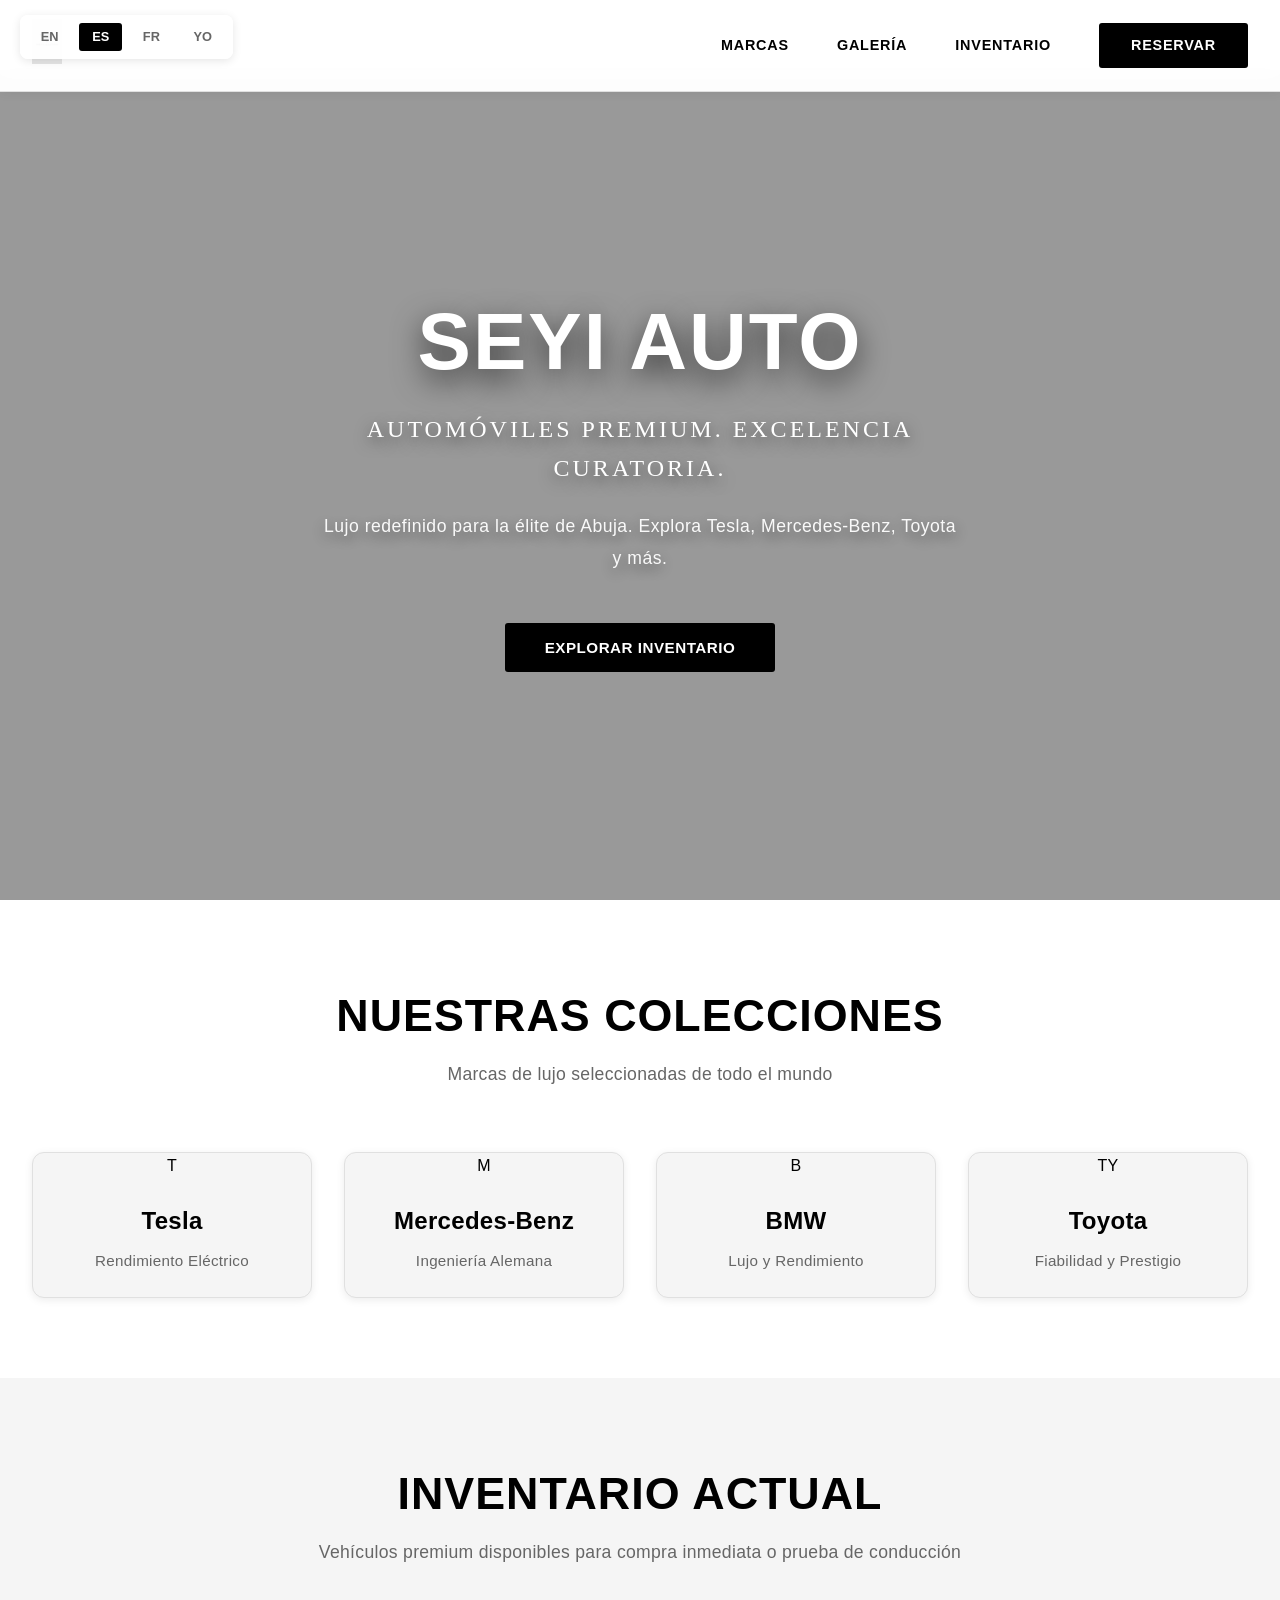
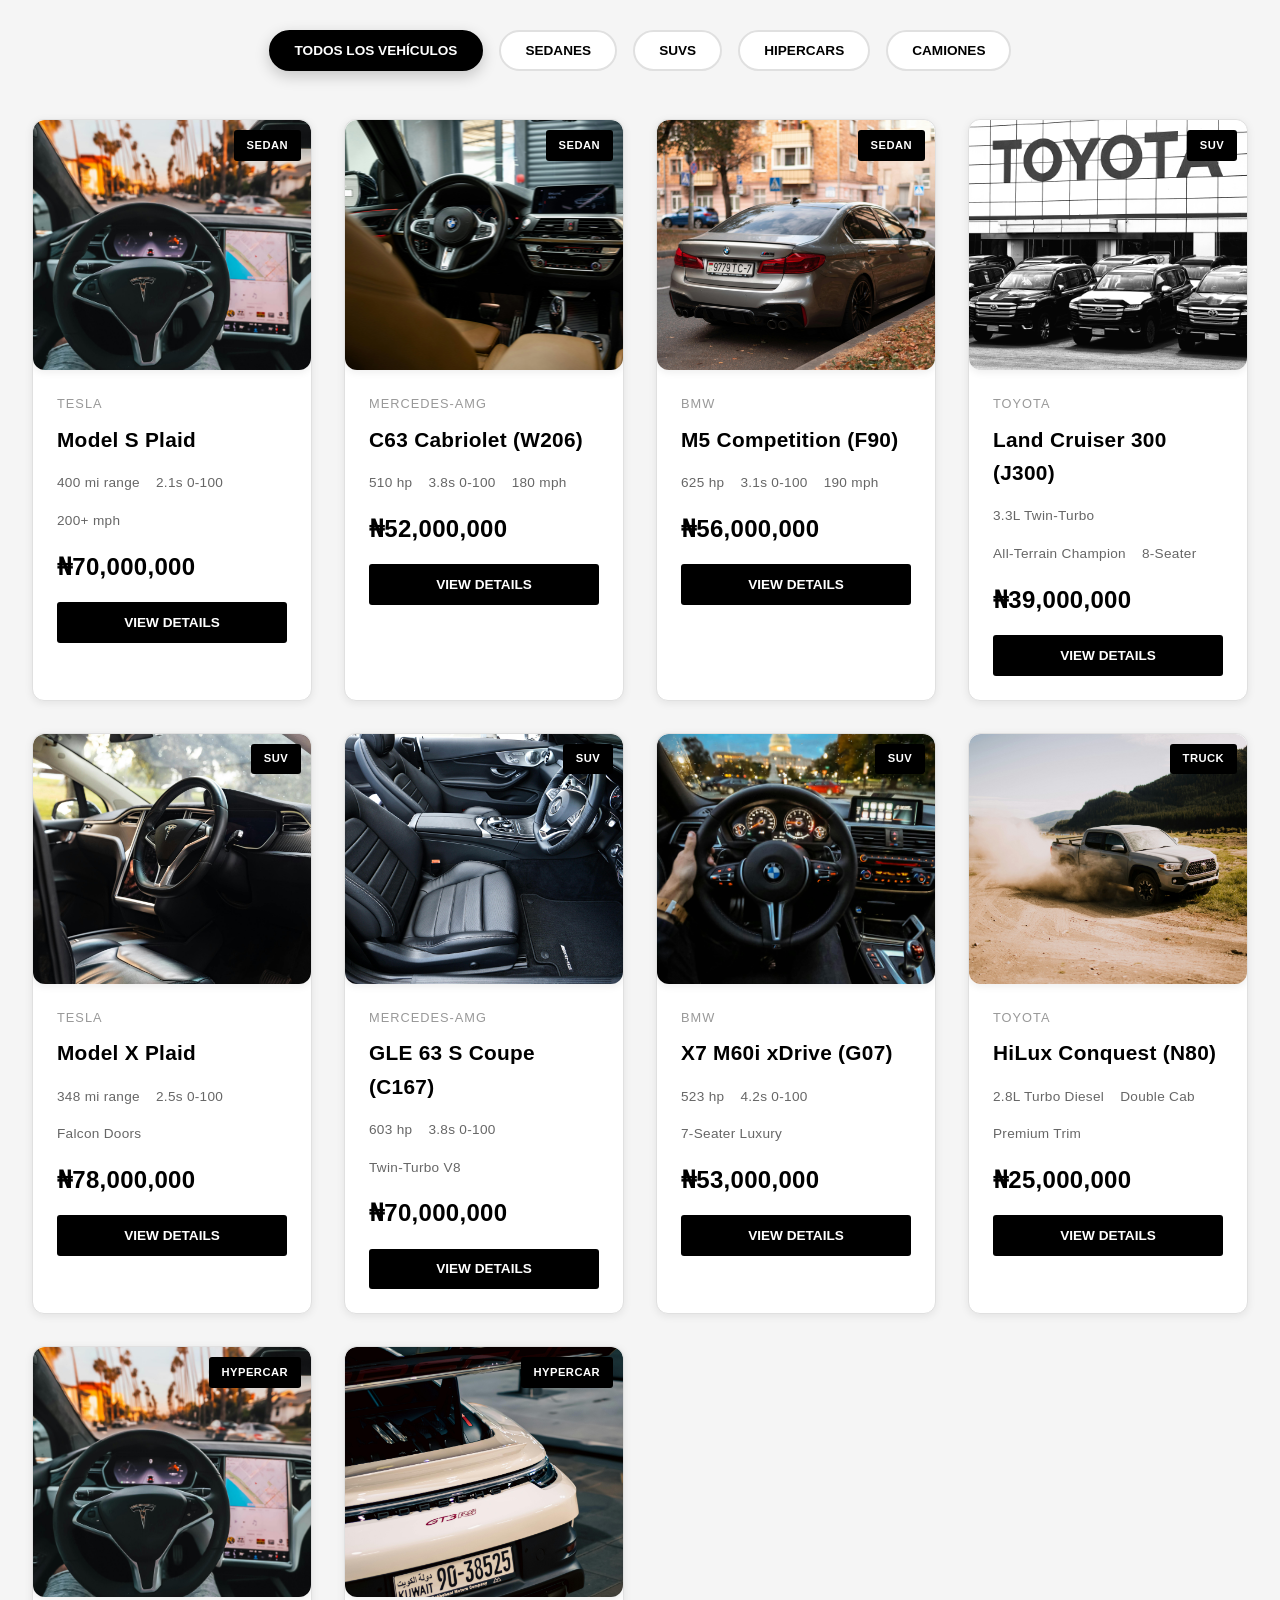
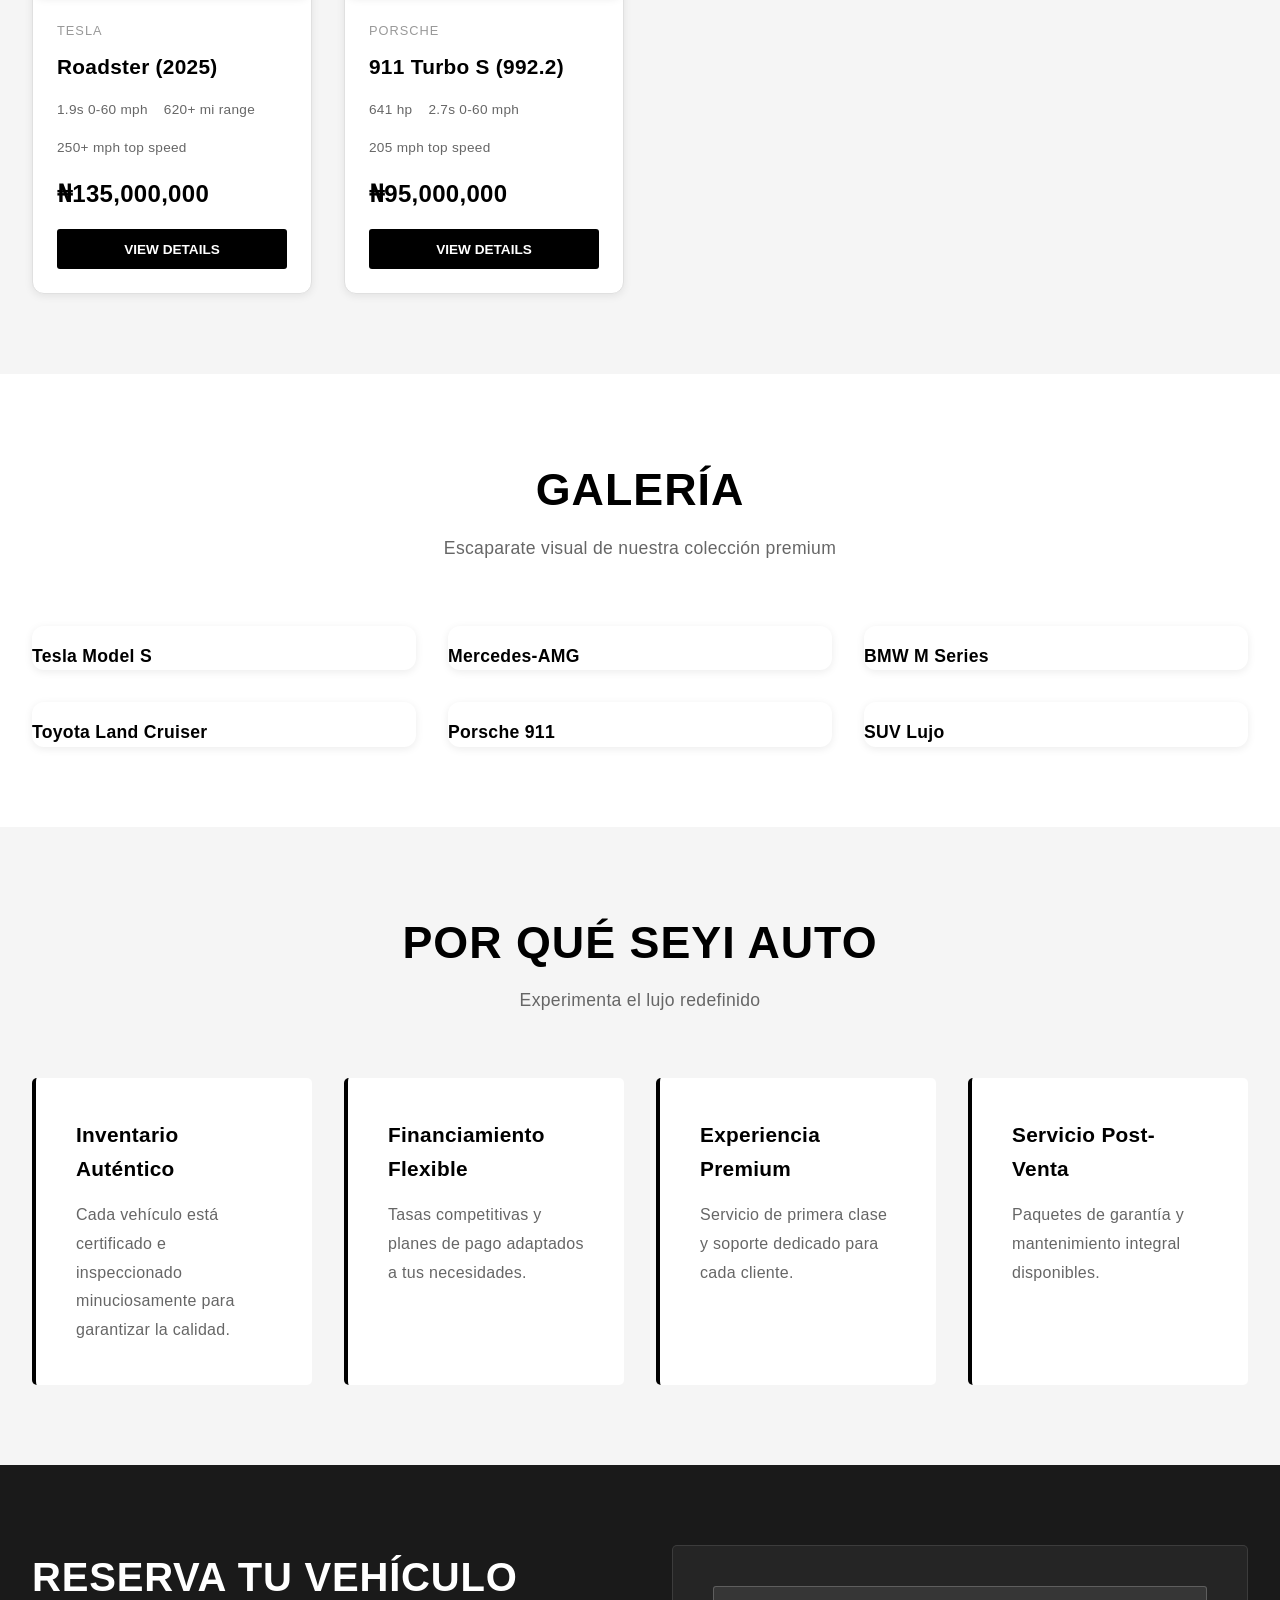
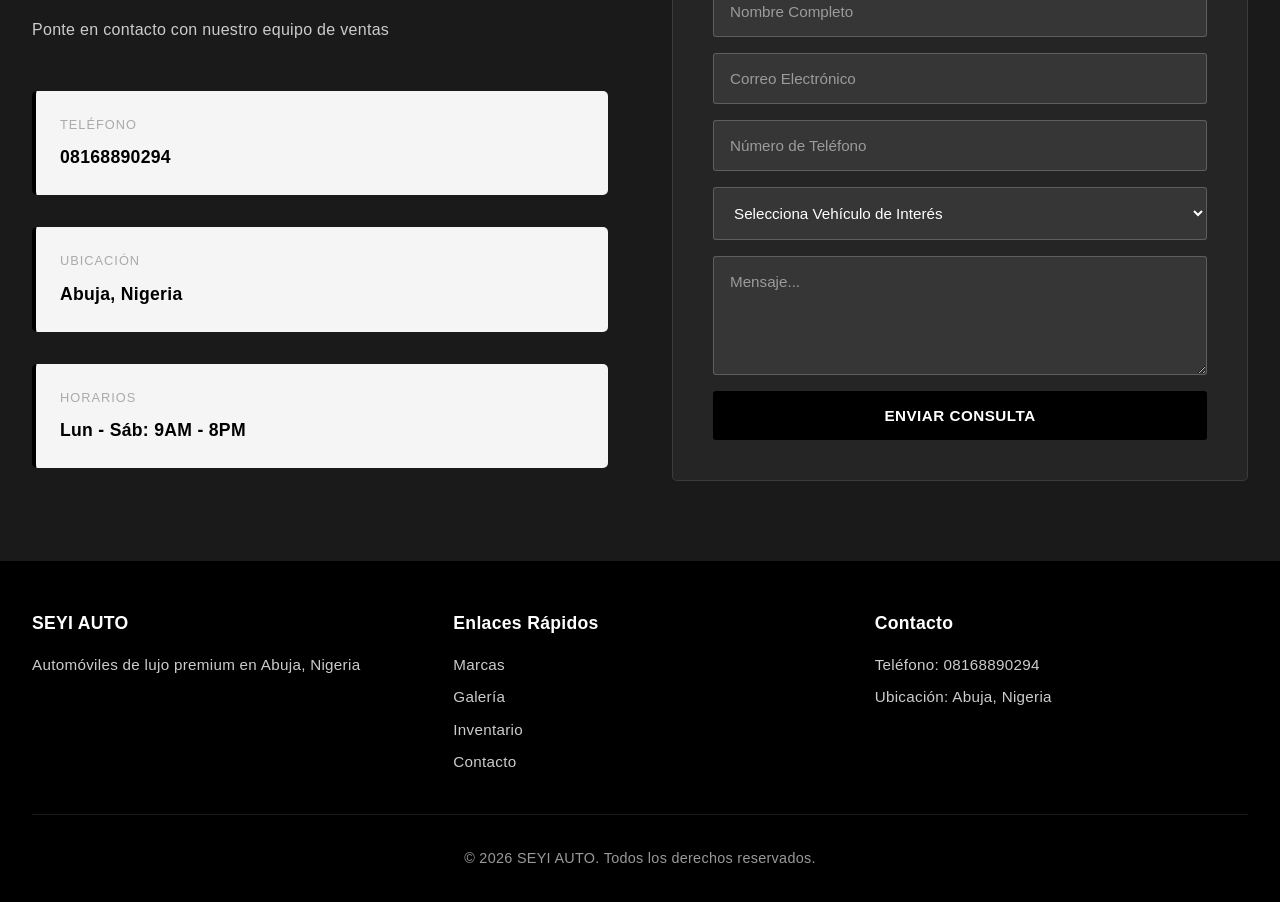
==== commit 695112ad: "First commit - Seyi Auto project" ====
--- a/index-es.html
+++ b/index-es.html
@@ -1,233 +1,233 @@
-<!DOCTYPE html>
-<html lang="es">
-<head>
-    <meta charset="UTF-8">
-    <meta name="viewport" content="width=device-width, initial-scale=1.0">
-    <title>SEYI AUTO - Automóviles de Lujo Premium | Abuja, Nigeria</title>
-    <link rel="stylesheet" href="styles.css">
-    <link href="https://fonts.googleapis.com/css2?family=Poppins:wght@300;400;500;600;700&display=swap" rel="stylesheet">
-    <link href="https://fonts.googleapis.com/css2?family=Playfair+Display:wght@600;700&display=swap" rel="stylesheet">
-</head>
-<body>
-    <!-- Language Switcher -->
-    <div class="language-switcher">
-        <button class="lang-btn" onclick="window.location.href='index.html'">EN</button>
-        <button class="lang-btn active" onclick="switchLanguage('es')">ES</button>
-        <button class="lang-btn" onclick="window.location.href='index-fr.html'">FR</button>
-        <button class="lang-btn" onclick="window.location.href='index-yo.html'">YO</button>
-    </div>
-
-    <!-- Navigation -->
-    <nav class="navbar">
-        <div class="nav-container">
-            <div class="logo-section">
-                <img src="images/logo.png" alt="SEYI AUTO" class="logo">
-            </div>
-            <div class="nav-links">
-                <a href="#brands" class="nav-link">Marcas</a>
-                <a href="#gallery" class="nav-link">Galería</a>
-                <a href="#inventory" class="nav-link">Inventario</a>
-                <a href="#contact" class="nav-link cta-btn">Reservar</a>
-            </div>
-        </div>
-    </nav>
-
-    <!-- Hero with Background Video -->
-    <section class="hero">
-        <video autoplay muted loop class="hero-video">
-            <source src="https://media.istockphoto.com/id/1173378118/video/luxury-car-speeding-on-a-modern-highway.mp4" type="video/mp4">
-        </video>
-        <div class="hero-overlay"></div>
-        <div class="hero-content">
-            <h1>SEYI AUTO</h1>
-            <p class="hero-subtitle">Automóviles Premium. Excelencia Curatoria.</p>
-            <p class="hero-desc">Lujo redefinido para la élite de Abuja. Explora Tesla, Mercedes-Benz, Toyota y más.</p>
-            <button class="btn-primary" onclick="scrollToSection('inventory')">Explorar Inventario</button>
-        </div>
-    </section>
-
-    <!-- Brands Section -->
-    <section class="brands" id="brands">
-        <div class="section-header">
-            <h2>Nuestras Colecciones</h2>
-            <p>Marcas de lujo seleccionadas de todo el mundo</p>
-        </div>
-        <div class="brands-grid">
-            <div class="brand-card" onclick="filterInventory('tesla')">
-                <div class="brand-img">T</div>
-                <h3>Tesla</h3>
-                <p>Rendimiento Eléctrico</p>
-            </div>
-            <div class="brand-card" onclick="filterInventory('mercedes')">
-                <div class="brand-img">M</div>
-                <h3>Mercedes-Benz</h3>
-                <p>Ingeniería Alemana</p>
-            </div>
-            <div class="brand-card" onclick="filterInventory('bmw')">
-                <div class="brand-img">B</div>
-                <h3>BMW</h3>
-                <p>Lujo y Rendimiento</p>
-            </div>
-            <div class="brand-card" onclick="filterInventory('toyota')">
-                <div class="brand-img">TY</div>
-                <h3>Toyota</h3>
-                <p>Fiabilidad y Prestigio</p>
-            </div>
-        </div>
-    </section>
-
-    <!-- Inventory Section -->
-    <section class="inventory" id="inventory">
-        <div class="section-header">
-            <h2>Inventario Actual</h2>
-            <p>Vehículos premium disponibles para compra inmediata o prueba de conducción</p>
-        </div>
-
-        <!-- Category Filter -->
-        <div class="category-filter">
-            <button class="category-btn active" onclick="filterByCategory('all')">Todos los Vehículos</button>
-            <button class="category-btn" onclick="filterByCategory('sedan')">Sedanes</button>
-            <button class="category-btn" onclick="filterByCategory('suv')">SUVs</button>
-            <button class="category-btn" onclick="filterByCategory('hypercar')">Hipercars</button>
-            <button class="category-btn" onclick="filterByCategory('truck')">Camiones</button>
-        </div>
-
-        <div class="inventory-grid" id="inventoryGrid">
-            <!-- Dynamically populated -->
-        </div>
-    </section>
-
-    <!-- Gallery Section -->
-    <section class="gallery" id="gallery">
-        <div class="section-header">
-            <h2>Galería</h2>
-            <p>Escaparate visual de nuestra colección premium</p>
-        </div>
-        <div class="gallery-grid">
-            <div class="gallery-item">
-                <div class="gallery-img img-1"></div>
-                <h4>Tesla Model S</h4>
-            </div>
-            <div class="gallery-item">
-                <div class="gallery-img img-2"></div>
-                <h4>Mercedes-AMG</h4>
-            </div>
-            <div class="gallery-item">
-                <div class="gallery-img img-3"></div>
-                <h4>BMW M Series</h4>
-            </div>
-            <div class="gallery-item">
-                <div class="gallery-img img-4"></div>
-                <h4>Toyota Land Cruiser</h4>
-            </div>
-            <div class="gallery-item">
-                <div class="gallery-img img-5"></div>
-                <h4>Porsche 911</h4>
-            </div>
-            <div class="gallery-item">
-                <div class="gallery-img img-6"></div>
-                <h4>SUV Lujo</h4>
-            </div>
-        </div>
-    </section>
-
-    <!-- Why Choose Us -->
-    <section class="why-us">
-        <div class="section-header">
-            <h2>Por Qué SEYI AUTO</h2>
-            <p>Experimenta el lujo redefinido</p>
-        </div>
-        <div class="features-grid">
-            <div class="feature-card">
-                <h3>Inventario Auténtico</h3>
-                <p>Cada vehículo está certificado e inspeccionado minuciosamente para garantizar la calidad.</p>
-            </div>
-            <div class="feature-card">
-                <h3>Financiamiento Flexible</h3>
-                <p>Tasas competitivas y planes de pago adaptados a tus necesidades.</p>
-            </div>
-            <div class="feature-card">
-                <h3>Experiencia Premium</h3>
-                <p>Servicio de primera clase y soporte dedicado para cada cliente.</p>
-            </div>
-            <div class="feature-card">
-                <h3>Servicio Post-Venta</h3>
-                <p>Paquetes de garantía y mantenimiento integral disponibles.</p>
-            </div>
-        </div>
-    </section>
-
-    <!-- Contact & Booking -->
-    <section class="contact" id="contact">
-        <div class="contact-wrapper">
-            <div class="contact-info">
-                <h2>Reserva tu Vehículo</h2>
-                <p>Ponte en contacto con nuestro equipo de ventas</p>
-                <div class="contact-details">
-                    <div class="detail-item">
-                        <span class="label">Teléfono</span>
-                        <a href="tel:08168890294" class="detail-value">08168890294</a>
-                    </div>
-                    <div class="detail-item">
-                        <span class="label">Ubicación</span>
-                        <p class="detail-value">Abuja, Nigeria</p>
-                    </div>
-                    <div class="detail-item">
-                        <span class="label">Horarios</span>
-                        <p class="detail-value">Lun - Sáb: 9AM - 8PM</p>
-                    </div>
-                </div>
-            </div>
-            <form class="contact-form">
-                <input type="text" placeholder="Nombre Completo" required>
-                <input type="email" placeholder="Correo Electrónico" required>
-                <input type="tel" placeholder="Número de Teléfono" required>
-                <select required>
-                    <option value="">Selecciona Vehículo de Interés</option>
-                    <option value="tesla">Tesla</option>
-                    <option value="mercedes">Mercedes-Benz</option>
-                    <option value="bmw">BMW</option>
-                    <option value="toyota">Toyota</option>
-                </select>
-                <textarea placeholder="Mensaje..." rows="5"></textarea>
-                <button type="submit" class="btn-primary">Enviar Consulta</button>
-            </form>
-        </div>
-    </section>
-
-    <!-- Footer -->
-    <footer class="footer">
-        <div class="footer-top">
-            <div class="footer-col">
-                <h4>SEYI AUTO</h4>
-                <p>Automóviles de lujo premium en Abuja, Nigeria</p>
-            </div>
-            <div class="footer-col">
-                <h4>Enlaces Rápidos</h4>
-                <a href="#brands">Marcas</a>
-                <a href="#gallery">Galería</a>
-                <a href="#inventory">Inventario</a>
-                <a href="#contact">Contacto</a>
-            </div>
-            <div class="footer-col">
-                <h4>Contacto</h4>
-                <p>Teléfono: 08168890294</p>
-                <p>Ubicación: Abuja, Nigeria</p>
-            </div>
-        </div>
-        <div class="footer-bottom">
-            <p>&copy; 2026 SEYI AUTO. Todos los derechos reservados.</p>
-        </div>
-    </footer>
-
-    <!-- Modal -->
-    <div id="modal" class="modal">
-        <div class="modal-content">
-            <span class="close" onclick="closeModal()">&times;</span>
-            <div id="modalBody"></div>
-        </div>
-    </div>
-
-    <script src="script.js"></script>
-</body>
-</html>
+<!DOCTYPE html>
+<html lang="es">
+<head>
+    <meta charset="UTF-8">
+    <meta name="viewport" content="width=device-width, initial-scale=1.0">
+    <title>SEYI AUTO - Automóviles de Lujo Premium | Abuja, Nigeria</title>
+    <link rel="stylesheet" href="styles.css">
+    <link href="https://fonts.googleapis.com/css2?family=Poppins:wght@300;400;500;600;700&display=swap" rel="stylesheet">
+    <link href="https://fonts.googleapis.com/css2?family=Playfair+Display:wght@600;700&display=swap" rel="stylesheet">
+</head>
+<body>
+    <!-- Language Switcher -->
+    <div class="language-switcher">
+        <button class="lang-btn" onclick="window.location.href='index.html'">EN</button>
+        <button class="lang-btn active" onclick="switchLanguage('es')">ES</button>
+        <button class="lang-btn" onclick="window.location.href='index-fr.html'">FR</button>
+        <button class="lang-btn" onclick="window.location.href='index-yo.html'">YO</button>
+    </div>
+
+    <!-- Navigation -->
+    <nav class="navbar">
+        <div class="nav-container">
+            <div class="logo-section">
+                <img src="images/logo.png" alt="SEYI AUTO" class="logo">
+            </div>
+            <div class="nav-links">
+                <a href="#brands" class="nav-link">Marcas</a>
+                <a href="#gallery" class="nav-link">Galería</a>
+                <a href="#inventory" class="nav-link">Inventario</a>
+                <a href="#contact" class="nav-link cta-btn">Reservar</a>
+            </div>
+        </div>
+    </nav>
+
+    <!-- Hero with Background Video -->
+    <section class="hero">
+        <video autoplay muted loop class="hero-video">
+            <source src="https://media.istockphoto.com/id/1173378118/video/luxury-car-speeding-on-a-modern-highway.mp4" type="video/mp4">
+        </video>
+        <div class="hero-overlay"></div>
+        <div class="hero-content">
+            <h1>SEYI AUTO</h1>
+            <p class="hero-subtitle">Automóviles Premium. Excelencia Curatoria.</p>
+            <p class="hero-desc">Lujo redefinido para la élite de Abuja. Explora Tesla, Mercedes-Benz, Toyota y más.</p>
+            <button class="btn-primary" onclick="scrollToSection('inventory')">Explorar Inventario</button>
+        </div>
+    </section>
+
+    <!-- Brands Section -->
+    <section class="brands" id="brands">
+        <div class="section-header">
+            <h2>Nuestras Colecciones</h2>
+            <p>Marcas de lujo seleccionadas de todo el mundo</p>
+        </div>
+        <div class="brands-grid">
+            <div class="brand-card" onclick="filterInventory('tesla')">
+                <div class="brand-img">T</div>
+                <h3>Tesla</h3>
+                <p>Rendimiento Eléctrico</p>
+            </div>
+            <div class="brand-card" onclick="filterInventory('mercedes')">
+                <div class="brand-img">M</div>
+                <h3>Mercedes-Benz</h3>
+                <p>Ingeniería Alemana</p>
+            </div>
+            <div class="brand-card" onclick="filterInventory('bmw')">
+                <div class="brand-img">B</div>
+                <h3>BMW</h3>
+                <p>Lujo y Rendimiento</p>
+            </div>
+            <div class="brand-card" onclick="filterInventory('toyota')">
+                <div class="brand-img">TY</div>
+                <h3>Toyota</h3>
+                <p>Fiabilidad y Prestigio</p>
+            </div>
+        </div>
+    </section>
+
+    <!-- Inventory Section -->
+    <section class="inventory" id="inventory">
+        <div class="section-header">
+            <h2>Inventario Actual</h2>
+            <p>Vehículos premium disponibles para compra inmediata o prueba de conducción</p>
+        </div>
+
+        <!-- Category Filter -->
+        <div class="category-filter">
+            <button class="category-btn active" onclick="filterByCategory('all')">Todos los Vehículos</button>
+            <button class="category-btn" onclick="filterByCategory('sedan')">Sedanes</button>
+            <button class="category-btn" onclick="filterByCategory('suv')">SUVs</button>
+            <button class="category-btn" onclick="filterByCategory('hypercar')">Hipercars</button>
+            <button class="category-btn" onclick="filterByCategory('truck')">Camiones</button>
+        </div>
+
+        <div class="inventory-grid" id="inventoryGrid">
+            <!-- Dynamically populated -->
+        </div>
+    </section>
+
+    <!-- Gallery Section -->
+    <section class="gallery" id="gallery">
+        <div class="section-header">
+            <h2>Galería</h2>
+            <p>Escaparate visual de nuestra colección premium</p>
+        </div>
+        <div class="gallery-grid">
+            <div class="gallery-item">
+                <div class="gallery-img img-1"></div>
+                <h4>Tesla Model S</h4>
+            </div>
+            <div class="gallery-item">
+                <div class="gallery-img img-2"></div>
+                <h4>Mercedes-AMG</h4>
+            </div>
+            <div class="gallery-item">
+                <div class="gallery-img img-3"></div>
+                <h4>BMW M Series</h4>
+            </div>
+            <div class="gallery-item">
+                <div class="gallery-img img-4"></div>
+                <h4>Toyota Land Cruiser</h4>
+            </div>
+            <div class="gallery-item">
+                <div class="gallery-img img-5"></div>
+                <h4>Porsche 911</h4>
+            </div>
+            <div class="gallery-item">
+                <div class="gallery-img img-6"></div>
+                <h4>SUV Lujo</h4>
+            </div>
+        </div>
+    </section>
+
+    <!-- Why Choose Us -->
+    <section class="why-us">
+        <div class="section-header">
+            <h2>Por Qué SEYI AUTO</h2>
+            <p>Experimenta el lujo redefinido</p>
+        </div>
+        <div class="features-grid">
+            <div class="feature-card">
+                <h3>Inventario Auténtico</h3>
+                <p>Cada vehículo está certificado e inspeccionado minuciosamente para garantizar la calidad.</p>
+            </div>
+            <div class="feature-card">
+                <h3>Financiamiento Flexible</h3>
+                <p>Tasas competitivas y planes de pago adaptados a tus necesidades.</p>
+            </div>
+            <div class="feature-card">
+                <h3>Experiencia Premium</h3>
+                <p>Servicio de primera clase y soporte dedicado para cada cliente.</p>
+            </div>
+            <div class="feature-card">
+                <h3>Servicio Post-Venta</h3>
+                <p>Paquetes de garantía y mantenimiento integral disponibles.</p>
+            </div>
+        </div>
+    </section>
+
+    <!-- Contact & Booking -->
+    <section class="contact" id="contact">
+        <div class="contact-wrapper">
+            <div class="contact-info">
+                <h2>Reserva tu Vehículo</h2>
+                <p>Ponte en contacto con nuestro equipo de ventas</p>
+                <div class="contact-details">
+                    <div class="detail-item">
+                        <span class="label">Teléfono</span>
+                        <a href="tel:08168890294" class="detail-value">08168890294</a>
+                    </div>
+                    <div class="detail-item">
+                        <span class="label">Ubicación</span>
+                        <p class="detail-value">Abuja, Nigeria</p>
+                    </div>
+                    <div class="detail-item">
+                        <span class="label">Horarios</span>
+                        <p class="detail-value">Lun - Sáb: 9AM - 8PM</p>
+                    </div>
+                </div>
+            </div>
+            <form class="contact-form">
+                <input type="text" placeholder="Nombre Completo" required>
+                <input type="email" placeholder="Correo Electrónico" required>
+                <input type="tel" placeholder="Número de Teléfono" required>
+                <select required>
+                    <option value="">Selecciona Vehículo de Interés</option>
+                    <option value="tesla">Tesla</option>
+                    <option value="mercedes">Mercedes-Benz</option>
+                    <option value="bmw">BMW</option>
+                    <option value="toyota">Toyota</option>
+                </select>
+                <textarea placeholder="Mensaje..." rows="5"></textarea>
+                <button type="submit" class="btn-primary">Enviar Consulta</button>
+            </form>
+        </div>
+    </section>
+
+    <!-- Footer -->
+    <footer class="footer">
+        <div class="footer-top">
+            <div class="footer-col">
+                <h4>SEYI AUTO</h4>
+                <p>Automóviles de lujo premium en Abuja, Nigeria</p>
+            </div>
+            <div class="footer-col">
+                <h4>Enlaces Rápidos</h4>
+                <a href="#brands">Marcas</a>
+                <a href="#gallery">Galería</a>
+                <a href="#inventory">Inventario</a>
+                <a href="#contact">Contacto</a>
+            </div>
+            <div class="footer-col">
+                <h4>Contacto</h4>
+                <p>Teléfono: 08168890294</p>
+                <p>Ubicación: Abuja, Nigeria</p>
+            </div>
+        </div>
+        <div class="footer-bottom">
+            <p>&copy; 2026 SEYI AUTO. Todos los derechos reservados.</p>
+        </div>
+    </footer>
+
+    <!-- Modal -->
+    <div id="modal" class="modal">
+        <div class="modal-content">
+            <span class="close" onclick="closeModal()">&times;</span>
+            <div id="modalBody"></div>
+        </div>
+    </div>
+
+    <script src="script.js"></script>
+</body>
+</html>
--- a/styles.css
+++ b/styles.css
@@ -1,1738 +1,1738 @@
-/* ============================================
-   SEYI AUTO - PREMIUM LUXURY DESIGN
-   Clean | Minimal | Professional
-   ============================================ */
-
-:root {
-    --primary-bg: #ffffff;
-    --secondary-bg: #f5f5f5;
-    --dark-bg: #1a1a1a;
-    --text-dark: #000000;
-    --text-light: #666666;
-    --text-lighter: #999999;
-    --accent-dark: #1a1a1a;
-    --border-light: #e0e0e0;
-    --border-dark: #333333;
-}
-
-* {
-    margin: 0;
-    padding: 0;
-    box-sizing: border-box;
-}
-
-html {
-    scroll-behavior: smooth;
-}
-
-body {
-    font-family: 'Montserrat', sans-serif;
-    background: var(--primary-bg);
-    color: var(--text-dark);
-    line-height: 1.6;
-    overflow-x: hidden;
-    letter-spacing: 0.3px;
-}
-
-/* ============================================
-   LANGUAGE SWITCHER
-   ============================================ */
-
-.language-switcher {
-    position: fixed;
-    top: 15px;
-    left: 20px;
-    z-index: 2000;
-    display: flex;
-    gap: 0.5rem;
-    background: rgba(255, 255, 255, 0.95);
-    padding: 0.5rem;
-    border-radius: 8px;
-    box-shadow: 0 2px 10px rgba(0, 0, 0, 0.1);
-}
-
-.lang-btn {
-    padding: 0.4rem 0.8rem;
-    border: none;
-    background: transparent;
-    cursor: pointer;
-    font-weight: 600;
-    font-size: 0.8rem;
-    color: var(--text-light);
-    transition: all 0.3s ease;
-    border-radius: 3px;
-}
-
-.lang-btn.active {
-    background: var(--text-dark);
-    color: white;
-}
-
-.lang-btn:hover {
-    background: var(--text-dark);
-    color: white;
-}
-
-/* ============================================
-   NAVBAR
-   ============================================ */
-
-.navbar {
-    position: fixed;
-    top: 0;
-    width: 100%;
-    background: rgba(255, 255, 255, 0.98);
-    backdrop-filter: blur(10px);
-    border-bottom: 1px solid var(--border-light);
-    z-index: 1000;
-    padding: 1.2rem 0;
-    box-shadow: 0 2px 10px rgba(0, 0, 0, 0.05);
-}
-
-.nav-container {
-    max-width: 1400px;
-    margin: 0 auto;
-    padding: 0 2rem;
-    display: flex;
-    justify-content: space-between;
-    align-items: center;
-}
-
-.logo-section img {
-    height: 45px;
-    width: auto;
-    filter: brightness(0.9);
-    transition: all 0.3s ease;
-}
-
-.logo-section img:hover {
-    filter: brightness(0.8);
-}
-
-.nav-links {
-    display: flex;
-    gap: 3rem;
-    align-items: center;
-}
-
-.nav-link {
-    color: var(--text-dark);
-    text-decoration: none;
-    font-size: 0.9rem;
-    font-weight: 600;
-    letter-spacing: 0.8px;
-    text-transform: uppercase;
-    transition: all 0.3s ease;
-    position: relative;
-    font-family: 'IBM Plex Sans', sans-serif;
-}
-
-.nav-link::after {
-    content: '';
-    position: absolute;
-    bottom: -5px;
-    left: 0;
-    width: 0;
-    height: 2px;
-    background: var(--text-dark);
-    transition: width 0.3s ease;
-}
-
-.nav-link:hover::after {
-    width: 100%;
-}
-
-.cta-btn {
-    background: var(--text-dark);
-    color: white !important;
-    padding: 0.7rem 2rem;
-    border-radius: 3px;
-    font-weight: 600;
-    transition: all 0.3s ease;
-}
-
-.cta-btn::after {
-    display: none;
-}
-
-.cta-btn:hover {
-    background: var(--text-light);
-    transform: scale(1.03);
-}
-
-/* ============================================
-   HERO SECTION WITH BACKGROUND VIDEO
-   ============================================ */
-
-.hero {
-    margin-top: 70px;
-    min-height: calc(100vh - 70px);
-    position: relative;
-    display: flex;
-    align-items: center;
-    justify-content: center;
-    overflow: hidden;
-}
-
-.hero-video {
-    position: absolute;
-    top: 0;
-    left: 0;
-    width: 100%;
-    height: 100%;
-    object-fit: cover;
-    z-index: 0;
-}
-
-.hero-overlay {
-    position: absolute;
-    top: 0;
-    left: 0;
-    width: 100%;
-    height: 100%;
-    background: rgba(0, 0, 0, 0.4);
-    z-index: 1;
-}
-
-.hero-content {
-    position: relative;
-    z-index: 2;
-    text-align: center;
-    color: white;
-    max-width: 700px;
-    padding: 0 2rem;
-}
-
-
-
-.hero-content h1 {
-    font-family: 'Orbitron', sans-serif;
-    font-size: 5rem;
-    font-weight: 900;
-    margin-bottom: 1.5rem;
-    letter-spacing: 2px;
-    line-height: 1.1;
-    text-transform: uppercase;
-    text-shadow: 0 10px 30px rgba(0, 0, 0, 0.7);
-}
-
-.hero-subtitle {
-    font-size: 1.5rem;
-    font-weight: 500;
-    margin-bottom: 1.5rem;
-    letter-spacing: 3px;
-    text-transform: uppercase;
-    font-family: 'Megrim', cursive;
-    text-shadow: 0 5px 15px rgba(0, 0, 0, 0.6);
-}
-
-.hero-desc {
-    font-size: 1.1rem;
-    font-weight: 300;
-    margin-bottom: 3rem;
-    line-height: 1.8;
-    opacity: 0.95;
-    font-family: 'Montserrat', sans-serif;
-    letter-spacing: 0.5px;
-    text-shadow: 0 5px 15px rgba(0, 0, 0, 0.6);
-}
-
-/* ============================================
-   ABUJA VIDEOS SECTION
-   ============================================ */
-
-.abuja-videos {
-    width: 100vw;
-    margin-left: calc(-50vw + 50%);
-    background: var(--dark-bg);
-    padding: 0;
-}
-
-.story-videos-full {
-    display: grid;
-    grid-template-columns: 1fr 1fr;
-    gap: 0;
-    min-height: 100vh;
-    width: 100%;
-}
-
-.story-video-wrapper {
-    position: relative;
-    overflow: hidden;
-    aspect-ratio: 16 / 9;
-    box-shadow: none;
-    transition: all 0.4s ease;
-    height: 100%;
-}
-
-.story-video-wrapper:hover {
-    transform: none;
-    box-shadow: none;
-}
-
-.story-video {
-    width: 100%;
-    height: 100%;
-    object-fit: cover;
-}
-
-.video-overlay {
-    position: absolute;
-    top: 0;
-    left: 0;
-    width: 100%;
-    height: 100%;
-    background: rgba(0, 0, 0, 0);
-    pointer-events: none;
-}
-
-/* ============================================
-   ABUJA STORY TEXT SECTION
-   ============================================ */
-
-.abuja-story {
-    width: 100vw;
-    margin-left: calc(-50vw + 50%);
-    background: var(--dark-bg);
-    color: white;
-    padding: 6rem 2rem;
-}
-
-.story-content-wrapper {
-    max-width: 900px;
-    margin: 0 auto;
-    text-align: center;
-}
-
-.story-content-wrapper h2 {
-    font-family: 'Orbitron', sans-serif;
-    font-size: 3.5rem;
-    font-weight: 900;
-    margin-bottom: 2rem;
-    letter-spacing: 1.5px;
-    text-transform: uppercase;
-    line-height: 1.2;
-}
-
-.story-content-wrapper p {
-    font-family: 'Montserrat', sans-serif;
-    font-size: 1.2rem;
-    line-height: 1.8;
-    opacity: 0.9;
-    letter-spacing: 0.3px;
-}
-
-@media (max-width: 768px) {
-    .story-videos-full {
-        grid-template-columns: 1fr;
-        min-height: auto;
-    }
-
-    .story-content-wrapper h2 {
-        font-size: 2rem;
-    }
-
-    .story-content-wrapper p {
-        font-size: 1rem;
-    }
-}
-
-/* ============================================
-   BUTTONS
-   ============================================ */
-
-.btn-primary {
-    background: var(--text-dark);
-    color: white;
-    padding: 1rem 2.5rem;
-    border: none;
-    border-radius: 3px;
-    font-size: 0.95rem;
-    font-weight: 600;
-    cursor: pointer;
-    transition: all 0.3s ease;
-    text-transform: uppercase;
-    letter-spacing: 0.5px;
-}
-
-.btn-primary:hover {
-    background: var(--text-light);
-    transform: translateY(-2px);
-}
-
-/* ============================================
-   SECTION HEADER
-   ============================================ */
-
-.section-header {
-    text-align: center;
-    margin-bottom: 4rem;
-}
-
-.section-header h2 {
-    font-family: 'Orbitron', sans-serif;
-    font-size: 2.8rem;
-    margin-bottom: 0.5rem;
-    font-weight: 900;
-    text-transform: uppercase;
-    letter-spacing: 1px;
-}
-
-.section-header p {
-    color: var(--text-light);
-    font-size: 1.1rem;
-    font-weight: 300;
-}
-
-/* ============================================
-   BRANDS SECTION
-   ============================================ */
-
-.brands {
-    padding: 5rem 2rem;
-    background: var(--primary-bg);
-}
-
-.brands {
-    max-width: 1400px;
-    margin: 0 auto;
-}
-
-.brands-grid {
-    display: grid;
-    grid-template-columns: repeat(auto-fit, minmax(250px, 1fr));
-    gap: 2rem;
-}
-
-.brand-card {
-    background: var(--secondary-bg);
-    padding: 0;
-    border-radius: 12px;
-    text-align: center;
-    cursor: pointer;
-    transition: all 0.4s ease;
-    border: 1px solid var(--border-light);
-    overflow: hidden;
-    display: flex;
-    flex-direction: column;
-    box-shadow: 0 2px 8px rgba(0, 0, 0, 0.08);
-}
-
-.brand-card:hover {
-    background: var(--dark-bg);
-    color: white;
-    transform: translateY(-8px);
-    border: 1px solid var(--dark-bg);
-    box-shadow: 0 12px 24px rgba(0, 0, 0, 0.12);
-}
-
-.brand-card-img {
-    width: 100%;
-    height: 200px;
-    object-fit: cover;
-    transition: all 0.4s ease;
-    border-radius: 12px 12px 0 0;
-    display: block;
-}
-
-.brand-card:hover .brand-card-img {
-    filter: brightness(0.7);
-}
-
-.brand-card h3,
-.brand-card p {
-    padding: 0 2rem;
-}
-
-.brand-card h3 {
-    padding-top: 1.5rem;
-    font-size: 1.5rem;
-    margin-bottom: 0.5rem;
-    font-weight: 700;
-}
-
-.brand-card p {
-    color: var(--text-light);
-    font-size: 0.95rem;
-    font-weight: 400;
-    padding-bottom: 1.5rem;
-}
-
-.brand-card:hover p {
-    color: #ccc;
-}
-
-/* ============================================
-   INVENTORY SECTION
-   ============================================ */
-
-.inventory {
-    padding: 5rem 2rem;
-    background: var(--secondary-bg);
-}
-
-.inventory {
-    max-width: 1400px;
-    margin: 0 auto;
-}
-
-/* Category Filter */
-.category-filter {
-    display: flex;
-    justify-content: center;
-    gap: 1rem;
-    margin-bottom: 3rem;
-    flex-wrap: wrap;
-}
-
-.category-btn {
-    padding: 0.7rem 1.5rem;
-    border: 2px solid var(--border-light);
-    background: white;
-    color: var(--text-dark);
-    border-radius: 25px;
-    cursor: pointer;
-    font-weight: 600;
-    text-transform: uppercase;
-    font-size: 0.85rem;
-    transition: all 0.3s ease;
-}
-
-.category-btn:hover {
-    border-color: var(--text-dark);
-}
-
-.category-btn.active {
-    background: var(--text-dark);
-    color: white;
-    border-color: var(--text-dark);
-    box-shadow: 0 5px 15px rgba(0, 0, 0, 0.2);
-}
-
-.inventory-grid {
-    display: grid;
-    grid-template-columns: repeat(auto-fill, minmax(280px, 1fr));
-    gap: 2rem;
-}
-
-.inventory-item {
-    background: white;
-    border: 1px solid var(--border-light);
-    border-radius: 12px;
-    overflow: hidden;
-    transition: all 0.4s ease;
-    cursor: pointer;
-    position: relative;
-    box-shadow: 0 2px 8px rgba(0, 0, 0, 0.08);
-}
-
-.inventory-item:hover {
-    border-color: var(--text-dark);
-    box-shadow: 0 12px 24px rgba(0, 0, 0, 0.12);
-    transform: translateY(-5px);
-}
-
-.inv-image {
-    width: 100%;
-    height: 250px;
-    background: linear-gradient(135deg, #f0f0f0 0%, #e8e8e8 100%);
-    display: flex;
-    align-items: center;
-    justify-content: center;
-    font-size: 4rem;
-    color: var(--text-lighter);
-    position: relative;
-    overflow: hidden;
-    border-radius: 12px;
-    box-shadow: 0 2px 8px rgba(0, 0, 0, 0.08);
-    background-size: cover;
-    background-position: center;
-}
-
-.category-badge {
-    position: absolute;
-    top: 10px;
-    right: 10px;
-    background: var(--text-dark);
-    color: white;
-    padding: 0.4rem 0.8rem;
-    border-radius: 3px;
-    font-size: 0.7rem;
-    font-weight: 700;
-    text-transform: uppercase;
-    letter-spacing: 0.5px;
-}
-
-.inv-details {
-    padding: 1.5rem;
-}
-
-.inv-brand {
-    font-size: 0.8rem;
-    text-transform: uppercase;
-    color: var(--text-lighter);
-    letter-spacing: 1px;
-    margin-bottom: 0.5rem;
-}
-
-.inv-name {
-    font-size: 1.3rem;
-    font-weight: 700;
-    margin-bottom: 0.5rem;
-}
-
-.inv-specs {
-    display: flex;
-    gap: 1rem;
-    margin: 1rem 0;
-    font-size: 0.85rem;
-    color: var(--text-light);
-    flex-wrap: wrap;
-}
-
-.inv-price {
-    font-size: 1.5rem;
-    font-weight: 700;
-    margin: 1rem 0;
-    color: var(--text-dark);
-}
-
-.inv-btn {
-    width: 100%;
-    padding: 0.8rem;
-    background: var(--text-dark);
-    color: white;
-    border: none;
-    border-radius: 3px;
-    cursor: pointer;
-    font-weight: 600;
-    transition: all 0.3s ease;
-    text-transform: uppercase;
-    font-size: 0.85rem;
-}
-
-.inv-btn:hover {
-    background: var(--text-light);
-}
-
-/* ============================================
-   GALLERY SECTION
-   ============================================ */
-
-.gallery {
-    padding: 5rem 2rem;
-    background: var(--primary-bg);
-}
-
-.gallery {
-    max-width: 1400px;
-    margin: 0 auto;
-}
-
-.gallery-grid {
-    display: grid;
-    grid-template-columns: repeat(auto-fit, minmax(300px, 1fr));
-    gap: 2rem;
-}
-
-.gallery-item {
-    border-radius: 12px;
-    overflow: hidden;
-    cursor: pointer;
-    transition: all 0.4s ease;
-    box-shadow: 0 2px 8px rgba(0, 0, 0, 0.08);
-}
-
-.gallery-item:hover {
-    transform: scale(1.02);
-    box-shadow: 0 12px 24px rgba(0, 0, 0, 0.12);
-}
-
-.gallery-item:hover .gallery-img {
-    filter: brightness(0.8);
-}
-
-.gallery-img {
-    width: 100%;
-    height: 350px;
-    object-fit: cover;
-    transition: all 0.4s ease;
-    border-radius: 12px;
-    display: block;
-}
-
-.img-1 { 
-    display: none;
-}
-.img-2 { 
-    display: none;
-}
-.img-3 { 
-    display: none;
-}
-.img-4 { 
-    display: none;
-}
-.img-5 { 
-    display: none;
-}
-.img-6 { 
-    display: none;
-}
-
-.gallery-item h4 {
-    margin-top: 1rem;
-    font-size: 1.1rem;
-    font-weight: 600;
-}
-
-/* ============================================
-   WHY US SECTION
-   ============================================ */
-
-.why-us {
-    padding: 5rem 2rem;
-    background: var(--secondary-bg);
-}
-
-.why-us {
-    max-width: 1400px;
-    margin: 0 auto;
-}
-
-.features-grid {
-    display: grid;
-    grid-template-columns: repeat(auto-fit, minmax(280px, 1fr));
-    gap: 2rem;
-}
-
-.feature-card {
-    background: white;
-    padding: 2.5rem;
-    border-radius: 5px;
-    border-left: 4px solid var(--text-dark);
-    transition: all 0.3s ease;
-}
-
-.feature-card:hover {
-    box-shadow: 0 10px 30px rgba(0, 0, 0, 0.08);
-    transform: translateY(-3px);
-}
-
-.feature-card h3 {
-    font-size: 1.3rem;
-    margin-bottom: 1rem;
-    font-weight: 700;
-}
-
-.feature-card p {
-    color: var(--text-light);
-    font-weight: 300;
-    line-height: 1.8;
-}
-
-/* ============================================
-   CONTACT SECTION
-   ============================================ */
-
-.contact {
-    padding: 5rem 2rem;
-    background: var(--dark-bg);
-    color: white;
-}
-
-.contact-wrapper {
-    max-width: 1400px;
-    margin: 0 auto;
-    display: grid;
-    grid-template-columns: 1fr 1fr;
-    gap: 4rem;
-    align-items: start;
-}
-
-.contact-info h2 {
-    font-family: 'Space Grotesk', sans-serif;
-    font-size: 2.5rem;
-    margin-bottom: 0.5rem;
-    font-weight: 700;
-    text-transform: uppercase;
-    letter-spacing: 0.8px;
-}
-
-.contact-info > p {
-    color: #ccc;
-    margin-bottom: 3rem;
-    font-weight: 300;
-}
-
-.contact-details {
-    display: flex;
-    flex-direction: column;
-    gap: 2rem;
-}
-
-.detail-item .label {
-    display: block;
-    font-size: 0.8rem;
-    text-transform: uppercase;
-    letter-spacing: 1px;
-    color: #aaa;
-    margin-bottom: 0.5rem;
-}
-
-.detail-value {
-    font-size: 1.2rem;
-    font-weight: 600;
-    color: white;
-    text-decoration: none;
-    transition: all 0.3s ease;
-}
-
-.detail-value:hover {
-    color: #ddd;
-}
-
-.contact-form {
-    display: flex;
-    flex-direction: column;
-    gap: 1rem;
-    background: rgba(255, 255, 255, 0.05);
-    padding: 2.5rem;
-    border-radius: 5px;
-    border: 1px solid rgba(255, 255, 255, 0.1);
-}
-
-.form-group {
-    display: flex;
-    flex-direction: column;
-    gap: 0.5rem;
-}
-
-.contact-form input,
-.contact-form select,
-.contact-form textarea {
-    padding: 1rem;
-    background: rgba(255, 255, 255, 0.08);
-    border: 1px solid rgba(255, 255, 255, 0.2);
-    border-radius: 3px;
-    color: white;
-    font-family: 'IBM Plex Sans', sans-serif;
-    font-size: 0.95rem;
-    transition: all 0.3s ease;
-}
-
-.contact-form input::placeholder,
-.contact-form textarea::placeholder {
-    color: rgba(255, 255, 255, 0.5);
-}
-
-.contact-form input:focus,
-.contact-form select:focus,
-.contact-form textarea:focus {
-    outline: none;
-    border-color: rgba(255, 255, 255, 0.4);
-    background: rgba(255, 255, 255, 0.12);
-}
-
-.form-buttons {
-    display: grid;
-    grid-template-columns: 1fr 1fr;
-    gap: 1rem;
-    margin-top: 1rem;
-}
-
-.btn-whatsapp {
-    background: linear-gradient(135deg, #25D366, #20BA5C);
-    color: white;
-    border: none;
-    padding: 1rem 1.5rem;
-    border-radius: 5px;
-    font-weight: 600;
-    cursor: pointer;
-    transition: all 0.3s ease;
-    font-size: 0.95rem;
-}
-
-.btn-whatsapp:hover {
-    transform: translateY(-2px);
-    box-shadow: 0 8px 20px rgba(37, 211, 102, 0.3);
-}
-
-.whatsapp-link {
-    color: #25D366 !important;
-    font-weight: 600;
-    text-decoration: none;
-    display: inline-flex;
-    align-items: center;
-    gap: 0.5rem;
-    transition: all 0.3s ease;
-}
-
-.whatsapp-link:hover {
-    color: #20BA5C !important;
-}
-
-/* ============================================
-   TESTIMONIALS SECTION
-   ============================================ */
-
-.testimonials {
-    background: #f9f9f9;
-    padding: 4rem 2rem;
-}
-
-.testimonials .section-header h2 {
-    color: var(--text-dark);
-}
-
-.testimonials .section-header p {
-    color: var(--text-light);
-}
-
-.testimonials-grid {
-    display: grid;
-    grid-template-columns: repeat(auto-fit, minmax(300px, 1fr));
-    gap: 2rem;
-    max-width: 1400px;
-    margin: 0 auto;
-}
-
-.testimonial-card {
-    background: white;
-    padding: 2.5rem;
-    border-radius: 12px;
-    box-shadow: 0 4px 15px rgba(0, 0, 0, 0.08);
-    transition: all 0.3s ease;
-}
-
-.testimonial-card:hover {
-    transform: translateY(-5px);
-    box-shadow: 0 12px 30px rgba(0, 0, 0, 0.12);
-}
-
-.stars {
-    color: #FFD700;
-    font-size: 1.2rem;
-    margin-bottom: 1rem;
-    letter-spacing: 2px;
-}
-
-.testimonial-card p {
-    color: var(--text-light);
-    line-height: 1.8;
-    margin-bottom: 1.5rem;
-    font-style: italic;
-}
-
-.testimonial-author {
-    display: flex;
-    flex-direction: column;
-    gap: 0.3rem;
-    border-top: 2px solid var(--border-light);
-    padding-top: 1rem;
-}
-
-.testimonial-author strong {
-    color: var(--text-dark);
-    font-weight: 700;
-}
-
-.testimonial-author span {
-    color: var(--text-light);
-    font-size: 0.9rem;
-}
-
-/* ============================================
-   QUICK ACTIONS SECTION
-   ============================================ */
-
-.quick-actions {
-    background: linear-gradient(135deg, #1a1a1a 0%, #2d2d2d 100%);
-    padding: 4rem 2rem;
-    max-width: 1400px;
-    margin: 0 auto;
-    border-radius: 15px;
-    display: grid;
-    grid-template-columns: repeat(auto-fit, minmax(200px, 1fr));
-    gap: 2rem;
-    margin: 4rem 2rem;
-}
-
-.action-card {
-    background: rgba(255, 255, 255, 0.08);
-    border: 1px solid rgba(255, 255, 255, 0.15);
-    padding: 2rem;
-    border-radius: 12px;
-    text-align: center;
-    cursor: pointer;
-    transition: all 0.3s ease;
-    display: flex;
-    flex-direction: column;
-    align-items: center;
-    gap: 1rem;
-}
-
-.action-card:hover {
-    background: rgba(255, 255, 255, 0.12);
-    border-color: white;
-    transform: translateY(-5px);
-    box-shadow: 0 15px 35px rgba(0, 0, 0, 0.2);
-}
-
-.action-icon {
-    font-size: 2.5rem;
-    transition: all 0.3s ease;
-}
-
-.action-card:hover .action-icon {
-    transform: scale(1.2);
-}
-
-.action-card h3 {
-    color: white;
-    font-family: 'Montserrat', sans-serif;
-    font-weight: 700;
-    margin: 0;
-}
-
-.action-card p {
-    color: rgba(255, 255, 255, 0.7);
-    margin: 0;
-    font-size: 0.95rem;
-}
-
-/* ============================================
-   FLOATING WHATSAPP BUTTON
-   ============================================ */
-
-.whatsapp-float {
-    position: fixed;
-    bottom: 25px;
-    right: 25px;
-    width: 60px;
-    height: 60px;
-    background: linear-gradient(135deg, #25D366, #20BA5C);
-    border-radius: 50%;
-    display: flex;
-    align-items: center;
-    justify-content: center;
-    font-size: 1.5rem;
-    text-decoration: none;
-    box-shadow: 0 8px 20px rgba(37, 211, 102, 0.4);
-    transition: all 0.3s ease;
-    z-index: 1500;
-    animation: bounceIn 0.6s ease;
-}
-
-.whatsapp-float:hover {
-    transform: scale(1.15);
-    box-shadow: 0 12px 30px rgba(37, 211, 102, 0.6);
-}
-
-.whatsapp-icon {
-    display: flex;
-    align-items: center;
-    justify-content: center;
-}
-
-.whatsapp-text {
-    display: none;
-    position: absolute;
-    background: white;
-    color: #25D366;
-    padding: 0.5rem 1rem;
-    border-radius: 20px;
-    white-space: nowrap;
-    right: 70px;
-    font-weight: 600;
-    font-size: 0.85rem;
-    box-shadow: 0 4px 12px rgba(0, 0, 0, 0.15);
-}
-
-.whatsapp-float:hover .whatsapp-text {
-    display: block;
-    animation: slideInRight 0.3s ease;
-}
-
-@keyframes bounceIn {
-    0% {
-        transform: scale(0);
-        opacity: 0;
-    }
-    50% {
-        transform: scale(1.1);
-    }
-    100% {
-        transform: scale(1);
-        opacity: 1;
-    }
-}
-
-@keyframes slideInRight {
-    from {
-        opacity: 0;
-        transform: translateX(10px);
-    }
-    to {
-        opacity: 1;
-        transform: translateX(0);
-    }
-}
-
-/* ============================================
-   FOOTER
-   ============================================ */
-
-.footer {
-    background: var(--text-dark);
-    color: white;
-    padding: 3rem 2rem 2rem;
-}
-
-.footer-top {
-    max-width: 1400px;
-    margin: 0 auto;
-    display: grid;
-    grid-template-columns: repeat(auto-fit, minmax(250px, 1fr));
-    gap: 3rem;
-    margin-bottom: 2rem;
-    padding-bottom: 2rem;
-    border-bottom: 1px solid rgba(255, 255, 255, 0.1);
-}
-
-.footer-col h4 {
-    font-size: 1.1rem;
-    margin-bottom: 1rem;
-    font-weight: 700;
-}
-
-.footer-col p,
-.footer-col a {
-    color: #ccc;
-    font-size: 0.95rem;
-    display: block;
-    margin-bottom: 0.5rem;
-    text-decoration: none;
-    transition: all 0.3s ease;
-}
-
-.footer-col a:hover {
-    color: white;
-}
-
-.footer-bottom {
-    max-width: 1400px;
-    margin: 0 auto;
-    text-align: center;
-    color: #999;
-    font-size: 0.9rem;
-}
-
-/* ============================================
-   MODAL
-   ============================================ */
-
-.modal {
-    display: none;
-    position: fixed;
-    z-index: 2000;
-    left: 0;
-    top: 0;
-    width: 100%;
-    height: 100%;
-    background: rgba(0, 0, 0, 0.7);
-    backdrop-filter: blur(5px);
-}
-
-.modal-content {
-    background: white;
-    margin: 3% auto;
-    padding: 0;
-    border-radius: 10px;
-    width: 90%;
-    max-width: 900px;
-    position: relative;
-    box-shadow: 0 20px 60px rgba(0, 0, 0, 0.3);
-    max-height: 90vh;
-    overflow-y: auto;
-}
-
-.close {
-    position: absolute;
-    right: 2rem;
-    top: 1.5rem;
-    font-size: 2.5rem;
-    cursor: pointer;
-    color: #999;
-    transition: all 0.3s ease;
-    z-index: 100;
-}
-
-.close:hover {
-    color: var(--text-dark);
-}
-
-/* DETAILED MODAL STYLES */
-.modal-model {
-    padding: 2rem;
-}
-
-.modal-model.detailed {
-    padding: 0;
-}
-
-.modal-header {
-    background: var(--text-dark);
-    color: white;
-    padding: 3rem 2rem;
-    text-align: center;
-    border-radius: 10px 10px 0 0;
-}
-
-.modal-header h2 {
-    font-family: 'Orbitron', sans-serif;
-    font-size: 2.5rem;
-    margin-bottom: 0.5rem;
-    font-weight: 900;
-    text-transform: uppercase;
-    letter-spacing: 0.8px;
-}
-
-.modal-brand {
-    font-size: 1rem;
-    font-weight: 300;
-    opacity: 0.9;
-    letter-spacing: 2px;
-    text-transform: uppercase;
-}
-
-.modal-price-badge {
-    background: linear-gradient(135deg, #ffd700 0%, #ffaa00 100%);
-    color: #000;
-    padding: 1rem 2rem;
-    text-align: center;
-    font-size: 1.8rem;
-    font-weight: 700;
-    margin: 2rem 0 0 0;
-}
-
-/* IMAGE GALLERY */
-.image-gallery {
-    padding: 2rem;
-    background: var(--secondary-bg);
-    border-bottom: 1px solid var(--border-light);
-}
-
-.gallery-main {
-    text-align: center;
-    margin-bottom: 1.5rem;
-}
-
-.gallery-thumbnails {
-    display: flex;
-    gap: 1rem;
-    justify-content: center;
-    flex-wrap: wrap;
-}
-
-.thumbnail {
-    width: 100px;
-    height: 100px;
-    background: white;
-    border: 2px solid var(--border-light);
-    border-radius: 12px;
-    display: flex;
-    align-items: center;
-    justify-content: center;
-    font-size: 2rem;
-    cursor: pointer;
-    transition: all 0.3s ease;
-    box-shadow: 0 2px 8px rgba(0, 0, 0, 0.08);
-    overflow: hidden;
-}
-
-.thumbnail:hover {
-    border-color: var(--text-dark);
-    transform: scale(1.05);
-    box-shadow: 0 8px 16px rgba(0, 0, 0, 0.12);
-}
-
-/* TABS */
-.modal-tabs {
-    display: flex;
-    gap: 0.5rem;
-    padding: 1.5rem 2rem;
-    background: white;
-    border-bottom: 2px solid var(--border-light);
-    overflow-x: auto;
-}
-
-.tab-btn {
-    padding: 0.7rem 1.5rem;
-    border: none;
-    background: transparent;
-    color: var(--text-light);
-    cursor: pointer;
-    font-weight: 600;
-    font-size: 0.9rem;
-    border-bottom: 3px solid transparent;
-    transition: all 0.3s ease;
-    white-space: nowrap;
-}
-
-.tab-btn:hover {
-    color: var(--text-dark);
-}
-
-.tab-btn.active {
-    color: var(--text-dark);
-    border-bottom-color: var(--text-dark);
-}
-
-/* TAB CONTENT */
-.tab-content {
-    display: none;
-    padding: 2rem;
-    animation: fadeIn 0.3s ease;
-}
-
-.tab-content.active {
-    display: block;
-}
-
-.tab-content h3 {
-    font-size: 1.5rem;
-    margin-bottom: 1.5rem;
-    color: var(--text-dark);
-}
-
-.tab-content h4 {
-    font-size: 1.1rem;
-    margin-top: 1.5rem;
-    margin-bottom: 1rem;
-    color: var(--text-dark);
-}
-
-/* SPECS DETAIL GRID */
-.specs-detail-grid {
-    display: grid;
-    grid-template-columns: repeat(auto-fit, minmax(150px, 1fr));
-    gap: 1.5rem;
-    margin-bottom: 2rem;
-}
-
-.spec-detail-item {
-    background: var(--secondary-bg);
-    padding: 1.5rem;
-    border-radius: 5px;
-    text-align: center;
-    border-left: 4px solid var(--text-dark);
-}
-
-.spec-icon {
-    display: block;
-    font-size: 2rem;
-    margin-bottom: 0.5rem;
-}
-
-.spec-value {
-    display: block;
-    font-weight: 600;
-    color: var(--text-dark);
-    font-size: 0.9rem;
-}
-
-/* HIGHLIGHTS */
-.highlights-section {
-    background: var(--secondary-bg);
-    padding: 1.5rem;
-    border-radius: 5px;
-}
-
-.highlights-list {
-    display: flex;
-    flex-direction: column;
-    gap: 0.7rem;
-}
-
-.highlight-item {
-    color: var(--text-dark);
-    font-weight: 500;
-}
-
-/* DETAIL GRID */
-.detail-grid {
-    display: grid;
-    grid-template-columns: repeat(auto-fit, minmax(200px, 1fr));
-    gap: 1.5rem;
-}
-
-.detail-item {
-    background: var(--secondary-bg);
-    padding: 1.5rem;
-    border-radius: 5px;
-    border-left: 4px solid var(--text-dark);
-}
-
-.detail-label {
-    display: block;
-    font-size: 0.8rem;
-    text-transform: uppercase;
-    color: var(--text-lighter);
-    margin-bottom: 0.5rem;
-    letter-spacing: 1px;
-}
-
-.detail-value {
-    display: block;
-    font-size: 1.1rem;
-    font-weight: 700;
-    color: var(--text-dark);
-}
-
-/* PERFORMANCE BARS */
-.performance-bars {
-    display: flex;
-    flex-direction: column;
-    gap: 2rem;
-}
-
-.perf-bar {
-    display: grid;
-    grid-template-columns: 120px 1fr 80px;
-    gap: 1rem;
-    align-items: center;
-}
-
-.perf-bar label {
-    font-weight: 600;
-    font-size: 0.95rem;
-}
-
-.bar {
-    height: 10px;
-    background: var(--border-light);
-    border-radius: 5px;
-    overflow: hidden;
-}
-
-.bar-fill {
-    height: 100%;
-    background: linear-gradient(90deg, var(--text-dark), #666);
-    border-radius: 5px;
-    transition: width 0.5s ease;
-}
-
-.perf-bar span {
-    text-align: right;
-    font-weight: 700;
-    color: var(--text-dark);
-}
-
-/* CTA BUTTONS */
-.modal-cta-full {
-    display: flex;
-    gap: 1rem;
-    padding: 2rem;
-    border-top: 1px solid var(--border-light);
-    background: var(--primary-bg);
-}
-
-.modal-btn {
-    flex: 1;
-    padding: 1rem;
-    border: none;
-    font-weight: 700;
-    cursor: pointer;
-    text-transform: uppercase;
-    font-size: 0.9rem;
-    border-radius: 5px;
-    transition: all 0.3s ease;
-    letter-spacing: 0.5px;
-}
-
-.modal-btn.primary {
-    background: var(--text-dark);
-    color: white;
-}
-
-.modal-btn.primary:hover {
-    background: var(--text-light);
-    transform: translateY(-2px);
-    box-shadow: 0 5px 15px rgba(0, 0, 0, 0.2);
-}
-
-.modal-btn.secondary {
-    background: var(--border-light);
-    color: var(--text-dark);
-}
-
-.modal-btn.secondary:hover {
-    background: var(--text-dark);
-    color: white;
-}
-
-@keyframes fadeIn {
-    from { opacity: 0; }
-    to { opacity: 1; }
-}
-
-@keyframes slideDown {
-    from {
-        opacity: 0;
-        transform: translateY(-30px);
-    }
-    to {
-        opacity: 1;
-        transform: translateY(0);
-    }
-}
-
-/* ============================================
-   VIDEO MODAL FOR BRAND VIDEOS
-   ============================================ */
-
-.video-modal {
-    display: none;
-    position: fixed;
-    z-index: 2500;
-    left: 0;
-    top: 0;
-    width: 100%;
-    height: 100%;
-    background: rgba(0, 0, 0, 0.95);
-    backdrop-filter: blur(8px);
-    animation: fadeIn 0.3s ease;
-}
-
-.video-modal-content {
-    position: relative;
-    width: 100%;
-    height: 100%;
-    display: flex;
-    align-items: center;
-    justify-content: center;
-    padding: 2rem;
-}
-
-.video-player {
-    width: 100%;
-    max-width: 1200px;
-    height: auto;
-    aspect-ratio: 16 / 9;
-    background: #000;
-    border-radius: 12px;
-    overflow: hidden;
-    box-shadow: 0 20px 60px rgba(0, 0, 0, 0.5);
-}
-
-.video-player video {
-    width: 100%;
-    height: 100%;
-    object-fit: contain;
-}
-
-.video-close {
-    position: absolute;
-    right: 2rem;
-    top: 1rem;
-    font-size: 3rem;
-    cursor: pointer;
-    color: #ffffff;
-    transition: all 0.3s ease;
-    z-index: 100;
-    width: 50px;
-    height: 50px;
-    display: flex;
-    align-items: center;
-    justify-content: center;
-    background: rgba(0, 0, 0, 0.5);
-    border-radius: 50%;
-}
-
-.video-close:hover {
-    background: rgba(255, 255, 255, 0.2);
-    color: #ffffff;
-    transform: scale(1.1);
-}
-
-/* ============================================
-   RESPONSIVE
-   ============================================ */
-
-@media (max-width: 768px) {
-    .language-switcher {
-        left: 10px;
-        right: 10px;
-        top: 10px;
-        width: auto;
-    }
-
-    .hero {
-        margin-top: 120px;
-    }
-
-    .hero-content h1 {
-        font-size: 2.5rem;
-    }
-
-    .section-header h2 {
-        font-size: 2rem;
-    }
-
-    .contact-wrapper {
-        grid-template-columns: 1fr;
-        gap: 2rem;
-    }
-
-    .nav-links {
-        gap: 1rem;
-    }
-
-    .nav-link {
-        font-size: 0.85rem;
-    }
-
-    .brands-grid,
-    .features-grid {
-        grid-template-columns: 1fr;
-    }
-
-    .category-filter {
-        flex-direction: row;
-        justify-content: flex-start;
-        overflow-x: auto;
-        padding-bottom: 1rem;
-    }
-
-    .category-btn {
-        padding: 0.6rem 1.2rem;
-        font-size: 0.75rem;
-        flex-shrink: 0;
-    }
-
-    .footer-top {
-        grid-template-columns: 1fr;
-    }
-
-    .modal-content {
-        width: 95%;
-        max-width: 100%;
-        margin: 20% auto;
-        max-height: 80vh;
-    }
-
-    .modal-tabs {
-        flex-wrap: wrap;
-        gap: 0.2rem;
-    }
-
-    .tab-btn {
-        padding: 0.5rem 1rem;
-        font-size: 0.75rem;
-    }
-
-    .specs-detail-grid {
-        grid-template-columns: repeat(2, 1fr);
-    }
-
-    .detail-grid {
-        grid-template-columns: 1fr;
-    }
-
-    .perf-bar {
-        grid-template-columns: 100px 1fr 70px;
-        gap: 0.5rem;
-    }
-
-    .perf-bar label {
-        font-size: 0.85rem;
-    }
-
-    .modal-cta-full {
-        flex-direction: column;
-    }
-
-    .modal-btn {
-        width: 100%;
-    }
-
-    .gallery-thumbnails {
-        gap: 0.5rem;
-    }
-
-    .thumbnail {
-        width: 60px;
-        height: 60px;
-        font-size: 1.5rem;
-    }
-
-    .video-modal-content {
-        padding: 1rem;
-    }
-
-    .video-player {
-        max-width: 100%;
-        aspect-ratio: 16 / 9;
-    }
-
-    .video-close {
-        right: 1rem;
-        top: 0.5rem;
-        font-size: 2rem;
-        width: 40px;
-        height: 40px;
-    }
-
-    .testimonials-grid {
-        grid-template-columns: 1fr;
-    }
-
-    .quick-actions {
-        grid-template-columns: 1fr 1fr;
-        margin: 2rem 1rem;
-        padding: 2rem;
-    }
-
-    .action-card {
-        padding: 1.5rem;
-    }
-
-    .action-icon {
-        font-size: 2rem;
-    }
-
-    .form-buttons {
-        grid-template-columns: 1fr;
-    }
-
-    .whatsapp-float {
-        width: 50px;
-        height: 50px;
-        bottom: 20px;
-        right: 20px;
-        font-size: 1.2rem;
-    }
-
-    .contact-form {
-        padding: 1.5rem;
-    }
-
-    @media (max-width: 480px) {
-        .quick-actions {
-            grid-template-columns: 1fr;
-        }
-
-        .action-card {
-            padding: 1.2rem;
-        }
-
-        .action-icon {
-            font-size: 1.8rem;
-        }
-
-        .testimonial-card {
-            padding: 1.5rem;
-        }
-    }
-}
+/* ============================================
+   SEYI AUTO - PREMIUM LUXURY DESIGN
+   Clean | Minimal | Professional
+   ============================================ */
+
+:root {
+    --primary-bg: #ffffff;
+    --secondary-bg: #f5f5f5;
+    --dark-bg: #1a1a1a;
+    --text-dark: #000000;
+    --text-light: #666666;
+    --text-lighter: #999999;
+    --accent-dark: #1a1a1a;
+    --border-light: #e0e0e0;
+    --border-dark: #333333;
+}
+
+* {
+    margin: 0;
+    padding: 0;
+    box-sizing: border-box;
+}
+
+html {
+    scroll-behavior: smooth;
+}
+
+body {
+    font-family: 'Montserrat', sans-serif;
+    background: var(--primary-bg);
+    color: var(--text-dark);
+    line-height: 1.6;
+    overflow-x: hidden;
+    letter-spacing: 0.3px;
+}
+
+/* ============================================
+   LANGUAGE SWITCHER
+   ============================================ */
+
+.language-switcher {
+    position: fixed;
+    top: 15px;
+    left: 20px;
+    z-index: 2000;
+    display: flex;
+    gap: 0.5rem;
+    background: rgba(255, 255, 255, 0.95);
+    padding: 0.5rem;
+    border-radius: 8px;
+    box-shadow: 0 2px 10px rgba(0, 0, 0, 0.1);
+}
+
+.lang-btn {
+    padding: 0.4rem 0.8rem;
+    border: none;
+    background: transparent;
+    cursor: pointer;
+    font-weight: 600;
+    font-size: 0.8rem;
+    color: var(--text-light);
+    transition: all 0.3s ease;
+    border-radius: 3px;
+}
+
+.lang-btn.active {
+    background: var(--text-dark);
+    color: white;
+}
+
+.lang-btn:hover {
+    background: var(--text-dark);
+    color: white;
+}
+
+/* ============================================
+   NAVBAR
+   ============================================ */
+
+.navbar {
+    position: fixed;
+    top: 0;
+    width: 100%;
+    background: rgba(255, 255, 255, 0.98);
+    backdrop-filter: blur(10px);
+    border-bottom: 1px solid var(--border-light);
+    z-index: 1000;
+    padding: 1.2rem 0;
+    box-shadow: 0 2px 10px rgba(0, 0, 0, 0.05);
+}
+
+.nav-container {
+    max-width: 1400px;
+    margin: 0 auto;
+    padding: 0 2rem;
+    display: flex;
+    justify-content: space-between;
+    align-items: center;
+}
+
+.logo-section img {
+    height: 45px;
+    width: auto;
+    filter: brightness(0.9);
+    transition: all 0.3s ease;
+}
+
+.logo-section img:hover {
+    filter: brightness(0.8);
+}
+
+.nav-links {
+    display: flex;
+    gap: 3rem;
+    align-items: center;
+}
+
+.nav-link {
+    color: var(--text-dark);
+    text-decoration: none;
+    font-size: 0.9rem;
+    font-weight: 600;
+    letter-spacing: 0.8px;
+    text-transform: uppercase;
+    transition: all 0.3s ease;
+    position: relative;
+    font-family: 'IBM Plex Sans', sans-serif;
+}
+
+.nav-link::after {
+    content: '';
+    position: absolute;
+    bottom: -5px;
+    left: 0;
+    width: 0;
+    height: 2px;
+    background: var(--text-dark);
+    transition: width 0.3s ease;
+}
+
+.nav-link:hover::after {
+    width: 100%;
+}
+
+.cta-btn {
+    background: var(--text-dark);
+    color: white !important;
+    padding: 0.7rem 2rem;
+    border-radius: 3px;
+    font-weight: 600;
+    transition: all 0.3s ease;
+}
+
+.cta-btn::after {
+    display: none;
+}
+
+.cta-btn:hover {
+    background: var(--text-light);
+    transform: scale(1.03);
+}
+
+/* ============================================
+   HERO SECTION WITH BACKGROUND VIDEO
+   ============================================ */
+
+.hero {
+    margin-top: 70px;
+    min-height: calc(100vh - 70px);
+    position: relative;
+    display: flex;
+    align-items: center;
+    justify-content: center;
+    overflow: hidden;
+}
+
+.hero-video {
+    position: absolute;
+    top: 0;
+    left: 0;
+    width: 100%;
+    height: 100%;
+    object-fit: cover;
+    z-index: 0;
+}
+
+.hero-overlay {
+    position: absolute;
+    top: 0;
+    left: 0;
+    width: 100%;
+    height: 100%;
+    background: rgba(0, 0, 0, 0.4);
+    z-index: 1;
+}
+
+.hero-content {
+    position: relative;
+    z-index: 2;
+    text-align: center;
+    color: white;
+    max-width: 700px;
+    padding: 0 2rem;
+}
+
+
+
+.hero-content h1 {
+    font-family: 'Orbitron', sans-serif;
+    font-size: 5rem;
+    font-weight: 900;
+    margin-bottom: 1.5rem;
+    letter-spacing: 2px;
+    line-height: 1.1;
+    text-transform: uppercase;
+    text-shadow: 0 10px 30px rgba(0, 0, 0, 0.7);
+}
+
+.hero-subtitle {
+    font-size: 1.5rem;
+    font-weight: 500;
+    margin-bottom: 1.5rem;
+    letter-spacing: 3px;
+    text-transform: uppercase;
+    font-family: 'Megrim', cursive;
+    text-shadow: 0 5px 15px rgba(0, 0, 0, 0.6);
+}
+
+.hero-desc {
+    font-size: 1.1rem;
+    font-weight: 300;
+    margin-bottom: 3rem;
+    line-height: 1.8;
+    opacity: 0.95;
+    font-family: 'Montserrat', sans-serif;
+    letter-spacing: 0.5px;
+    text-shadow: 0 5px 15px rgba(0, 0, 0, 0.6);
+}
+
+/* ============================================
+   ABUJA VIDEOS SECTION
+   ============================================ */
+
+.abuja-videos {
+    width: 100vw;
+    margin-left: calc(-50vw + 50%);
+    background: var(--dark-bg);
+    padding: 0;
+}
+
+.story-videos-full {
+    display: grid;
+    grid-template-columns: 1fr 1fr;
+    gap: 0;
+    min-height: 100vh;
+    width: 100%;
+}
+
+.story-video-wrapper {
+    position: relative;
+    overflow: hidden;
+    aspect-ratio: 16 / 9;
+    box-shadow: none;
+    transition: all 0.4s ease;
+    height: 100%;
+}
+
+.story-video-wrapper:hover {
+    transform: none;
+    box-shadow: none;
+}
+
+.story-video {
+    width: 100%;
+    height: 100%;
+    object-fit: cover;
+}
+
+.video-overlay {
+    position: absolute;
+    top: 0;
+    left: 0;
+    width: 100%;
+    height: 100%;
+    background: rgba(0, 0, 0, 0);
+    pointer-events: none;
+}
+
+/* ============================================
+   ABUJA STORY TEXT SECTION
+   ============================================ */
+
+.abuja-story {
+    width: 100vw;
+    margin-left: calc(-50vw + 50%);
+    background: var(--dark-bg);
+    color: white;
+    padding: 6rem 2rem;
+}
+
+.story-content-wrapper {
+    max-width: 900px;
+    margin: 0 auto;
+    text-align: center;
+}
+
+.story-content-wrapper h2 {
+    font-family: 'Orbitron', sans-serif;
+    font-size: 3.5rem;
+    font-weight: 900;
+    margin-bottom: 2rem;
+    letter-spacing: 1.5px;
+    text-transform: uppercase;
+    line-height: 1.2;
+}
+
+.story-content-wrapper p {
+    font-family: 'Montserrat', sans-serif;
+    font-size: 1.2rem;
+    line-height: 1.8;
+    opacity: 0.9;
+    letter-spacing: 0.3px;
+}
+
+@media (max-width: 768px) {
+    .story-videos-full {
+        grid-template-columns: 1fr;
+        min-height: auto;
+    }
+
+    .story-content-wrapper h2 {
+        font-size: 2rem;
+    }
+
+    .story-content-wrapper p {
+        font-size: 1rem;
+    }
+}
+
+/* ============================================
+   BUTTONS
+   ============================================ */
+
+.btn-primary {
+    background: var(--text-dark);
+    color: white;
+    padding: 1rem 2.5rem;
+    border: none;
+    border-radius: 3px;
+    font-size: 0.95rem;
+    font-weight: 600;
+    cursor: pointer;
+    transition: all 0.3s ease;
+    text-transform: uppercase;
+    letter-spacing: 0.5px;
+}
+
+.btn-primary:hover {
+    background: var(--text-light);
+    transform: translateY(-2px);
+}
+
+/* ============================================
+   SECTION HEADER
+   ============================================ */
+
+.section-header {
+    text-align: center;
+    margin-bottom: 4rem;
+}
+
+.section-header h2 {
+    font-family: 'Orbitron', sans-serif;
+    font-size: 2.8rem;
+    margin-bottom: 0.5rem;
+    font-weight: 900;
+    text-transform: uppercase;
+    letter-spacing: 1px;
+}
+
+.section-header p {
+    color: var(--text-light);
+    font-size: 1.1rem;
+    font-weight: 300;
+}
+
+/* ============================================
+   BRANDS SECTION
+   ============================================ */
+
+.brands {
+    padding: 5rem 2rem;
+    background: var(--primary-bg);
+}
+
+.brands {
+    max-width: 1400px;
+    margin: 0 auto;
+}
+
+.brands-grid {
+    display: grid;
+    grid-template-columns: repeat(auto-fit, minmax(250px, 1fr));
+    gap: 2rem;
+}
+
+.brand-card {
+    background: var(--secondary-bg);
+    padding: 0;
+    border-radius: 12px;
+    text-align: center;
+    cursor: pointer;
+    transition: all 0.4s ease;
+    border: 1px solid var(--border-light);
+    overflow: hidden;
+    display: flex;
+    flex-direction: column;
+    box-shadow: 0 2px 8px rgba(0, 0, 0, 0.08);
+}
+
+.brand-card:hover {
+    background: var(--dark-bg);
+    color: white;
+    transform: translateY(-8px);
+    border: 1px solid var(--dark-bg);
+    box-shadow: 0 12px 24px rgba(0, 0, 0, 0.12);
+}
+
+.brand-card-img {
+    width: 100%;
+    height: 200px;
+    object-fit: cover;
+    transition: all 0.4s ease;
+    border-radius: 12px 12px 0 0;
+    display: block;
+}
+
+.brand-card:hover .brand-card-img {
+    filter: brightness(0.7);
+}
+
+.brand-card h3,
+.brand-card p {
+    padding: 0 2rem;
+}
+
+.brand-card h3 {
+    padding-top: 1.5rem;
+    font-size: 1.5rem;
+    margin-bottom: 0.5rem;
+    font-weight: 700;
+}
+
+.brand-card p {
+    color: var(--text-light);
+    font-size: 0.95rem;
+    font-weight: 400;
+    padding-bottom: 1.5rem;
+}
+
+.brand-card:hover p {
+    color: #ccc;
+}
+
+/* ============================================
+   INVENTORY SECTION
+   ============================================ */
+
+.inventory {
+    padding: 5rem 2rem;
+    background: var(--secondary-bg);
+}
+
+.inventory {
+    max-width: 1400px;
+    margin: 0 auto;
+}
+
+/* Category Filter */
+.category-filter {
+    display: flex;
+    justify-content: center;
+    gap: 1rem;
+    margin-bottom: 3rem;
+    flex-wrap: wrap;
+}
+
+.category-btn {
+    padding: 0.7rem 1.5rem;
+    border: 2px solid var(--border-light);
+    background: white;
+    color: var(--text-dark);
+    border-radius: 25px;
+    cursor: pointer;
+    font-weight: 600;
+    text-transform: uppercase;
+    font-size: 0.85rem;
+    transition: all 0.3s ease;
+}
+
+.category-btn:hover {
+    border-color: var(--text-dark);
+}
+
+.category-btn.active {
+    background: var(--text-dark);
+    color: white;
+    border-color: var(--text-dark);
+    box-shadow: 0 5px 15px rgba(0, 0, 0, 0.2);
+}
+
+.inventory-grid {
+    display: grid;
+    grid-template-columns: repeat(auto-fill, minmax(280px, 1fr));
+    gap: 2rem;
+}
+
+.inventory-item {
+    background: white;
+    border: 1px solid var(--border-light);
+    border-radius: 12px;
+    overflow: hidden;
+    transition: all 0.4s ease;
+    cursor: pointer;
+    position: relative;
+    box-shadow: 0 2px 8px rgba(0, 0, 0, 0.08);
+}
+
+.inventory-item:hover {
+    border-color: var(--text-dark);
+    box-shadow: 0 12px 24px rgba(0, 0, 0, 0.12);
+    transform: translateY(-5px);
+}
+
+.inv-image {
+    width: 100%;
+    height: 250px;
+    background: linear-gradient(135deg, #f0f0f0 0%, #e8e8e8 100%);
+    display: flex;
+    align-items: center;
+    justify-content: center;
+    font-size: 4rem;
+    color: var(--text-lighter);
+    position: relative;
+    overflow: hidden;
+    border-radius: 12px;
+    box-shadow: 0 2px 8px rgba(0, 0, 0, 0.08);
+    background-size: cover;
+    background-position: center;
+}
+
+.category-badge {
+    position: absolute;
+    top: 10px;
+    right: 10px;
+    background: var(--text-dark);
+    color: white;
+    padding: 0.4rem 0.8rem;
+    border-radius: 3px;
+    font-size: 0.7rem;
+    font-weight: 700;
+    text-transform: uppercase;
+    letter-spacing: 0.5px;
+}
+
+.inv-details {
+    padding: 1.5rem;
+}
+
+.inv-brand {
+    font-size: 0.8rem;
+    text-transform: uppercase;
+    color: var(--text-lighter);
+    letter-spacing: 1px;
+    margin-bottom: 0.5rem;
+}
+
+.inv-name {
+    font-size: 1.3rem;
+    font-weight: 700;
+    margin-bottom: 0.5rem;
+}
+
+.inv-specs {
+    display: flex;
+    gap: 1rem;
+    margin: 1rem 0;
+    font-size: 0.85rem;
+    color: var(--text-light);
+    flex-wrap: wrap;
+}
+
+.inv-price {
+    font-size: 1.5rem;
+    font-weight: 700;
+    margin: 1rem 0;
+    color: var(--text-dark);
+}
+
+.inv-btn {
+    width: 100%;
+    padding: 0.8rem;
+    background: var(--text-dark);
+    color: white;
+    border: none;
+    border-radius: 3px;
+    cursor: pointer;
+    font-weight: 600;
+    transition: all 0.3s ease;
+    text-transform: uppercase;
+    font-size: 0.85rem;
+}
+
+.inv-btn:hover {
+    background: var(--text-light);
+}
+
+/* ============================================
+   GALLERY SECTION
+   ============================================ */
+
+.gallery {
+    padding: 5rem 2rem;
+    background: var(--primary-bg);
+}
+
+.gallery {
+    max-width: 1400px;
+    margin: 0 auto;
+}
+
+.gallery-grid {
+    display: grid;
+    grid-template-columns: repeat(auto-fit, minmax(300px, 1fr));
+    gap: 2rem;
+}
+
+.gallery-item {
+    border-radius: 12px;
+    overflow: hidden;
+    cursor: pointer;
+    transition: all 0.4s ease;
+    box-shadow: 0 2px 8px rgba(0, 0, 0, 0.08);
+}
+
+.gallery-item:hover {
+    transform: scale(1.02);
+    box-shadow: 0 12px 24px rgba(0, 0, 0, 0.12);
+}
+
+.gallery-item:hover .gallery-img {
+    filter: brightness(0.8);
+}
+
+.gallery-img {
+    width: 100%;
+    height: 350px;
+    object-fit: cover;
+    transition: all 0.4s ease;
+    border-radius: 12px;
+    display: block;
+}
+
+.img-1 { 
+    display: none;
+}
+.img-2 { 
+    display: none;
+}
+.img-3 { 
+    display: none;
+}
+.img-4 { 
+    display: none;
+}
+.img-5 { 
+    display: none;
+}
+.img-6 { 
+    display: none;
+}
+
+.gallery-item h4 {
+    margin-top: 1rem;
+    font-size: 1.1rem;
+    font-weight: 600;
+}
+
+/* ============================================
+   WHY US SECTION
+   ============================================ */
+
+.why-us {
+    padding: 5rem 2rem;
+    background: var(--secondary-bg);
+}
+
+.why-us {
+    max-width: 1400px;
+    margin: 0 auto;
+}
+
+.features-grid {
+    display: grid;
+    grid-template-columns: repeat(auto-fit, minmax(280px, 1fr));
+    gap: 2rem;
+}
+
+.feature-card {
+    background: white;
+    padding: 2.5rem;
+    border-radius: 5px;
+    border-left: 4px solid var(--text-dark);
+    transition: all 0.3s ease;
+}
+
+.feature-card:hover {
+    box-shadow: 0 10px 30px rgba(0, 0, 0, 0.08);
+    transform: translateY(-3px);
+}
+
+.feature-card h3 {
+    font-size: 1.3rem;
+    margin-bottom: 1rem;
+    font-weight: 700;
+}
+
+.feature-card p {
+    color: var(--text-light);
+    font-weight: 300;
+    line-height: 1.8;
+}
+
+/* ============================================
+   CONTACT SECTION
+   ============================================ */
+
+.contact {
+    padding: 5rem 2rem;
+    background: var(--dark-bg);
+    color: white;
+}
+
+.contact-wrapper {
+    max-width: 1400px;
+    margin: 0 auto;
+    display: grid;
+    grid-template-columns: 1fr 1fr;
+    gap: 4rem;
+    align-items: start;
+}
+
+.contact-info h2 {
+    font-family: 'Space Grotesk', sans-serif;
+    font-size: 2.5rem;
+    margin-bottom: 0.5rem;
+    font-weight: 700;
+    text-transform: uppercase;
+    letter-spacing: 0.8px;
+}
+
+.contact-info > p {
+    color: #ccc;
+    margin-bottom: 3rem;
+    font-weight: 300;
+}
+
+.contact-details {
+    display: flex;
+    flex-direction: column;
+    gap: 2rem;
+}
+
+.detail-item .label {
+    display: block;
+    font-size: 0.8rem;
+    text-transform: uppercase;
+    letter-spacing: 1px;
+    color: #aaa;
+    margin-bottom: 0.5rem;
+}
+
+.detail-value {
+    font-size: 1.2rem;
+    font-weight: 600;
+    color: white;
+    text-decoration: none;
+    transition: all 0.3s ease;
+}
+
+.detail-value:hover {
+    color: #ddd;
+}
+
+.contact-form {
+    display: flex;
+    flex-direction: column;
+    gap: 1rem;
+    background: rgba(255, 255, 255, 0.05);
+    padding: 2.5rem;
+    border-radius: 5px;
+    border: 1px solid rgba(255, 255, 255, 0.1);
+}
+
+.form-group {
+    display: flex;
+    flex-direction: column;
+    gap: 0.5rem;
+}
+
+.contact-form input,
+.contact-form select,
+.contact-form textarea {
+    padding: 1rem;
+    background: rgba(255, 255, 255, 0.08);
+    border: 1px solid rgba(255, 255, 255, 0.2);
+    border-radius: 3px;
+    color: white;
+    font-family: 'IBM Plex Sans', sans-serif;
+    font-size: 0.95rem;
+    transition: all 0.3s ease;
+}
+
+.contact-form input::placeholder,
+.contact-form textarea::placeholder {
+    color: rgba(255, 255, 255, 0.5);
+}
+
+.contact-form input:focus,
+.contact-form select:focus,
+.contact-form textarea:focus {
+    outline: none;
+    border-color: rgba(255, 255, 255, 0.4);
+    background: rgba(255, 255, 255, 0.12);
+}
+
+.form-buttons {
+    display: grid;
+    grid-template-columns: 1fr 1fr;
+    gap: 1rem;
+    margin-top: 1rem;
+}
+
+.btn-whatsapp {
+    background: linear-gradient(135deg, #25D366, #20BA5C);
+    color: white;
+    border: none;
+    padding: 1rem 1.5rem;
+    border-radius: 5px;
+    font-weight: 600;
+    cursor: pointer;
+    transition: all 0.3s ease;
+    font-size: 0.95rem;
+}
+
+.btn-whatsapp:hover {
+    transform: translateY(-2px);
+    box-shadow: 0 8px 20px rgba(37, 211, 102, 0.3);
+}
+
+.whatsapp-link {
+    color: #25D366 !important;
+    font-weight: 600;
+    text-decoration: none;
+    display: inline-flex;
+    align-items: center;
+    gap: 0.5rem;
+    transition: all 0.3s ease;
+}
+
+.whatsapp-link:hover {
+    color: #20BA5C !important;
+}
+
+/* ============================================
+   TESTIMONIALS SECTION
+   ============================================ */
+
+.testimonials {
+    background: #f9f9f9;
+    padding: 4rem 2rem;
+}
+
+.testimonials .section-header h2 {
+    color: var(--text-dark);
+}
+
+.testimonials .section-header p {
+    color: var(--text-light);
+}
+
+.testimonials-grid {
+    display: grid;
+    grid-template-columns: repeat(auto-fit, minmax(300px, 1fr));
+    gap: 2rem;
+    max-width: 1400px;
+    margin: 0 auto;
+}
+
+.testimonial-card {
+    background: white;
+    padding: 2.5rem;
+    border-radius: 12px;
+    box-shadow: 0 4px 15px rgba(0, 0, 0, 0.08);
+    transition: all 0.3s ease;
+}
+
+.testimonial-card:hover {
+    transform: translateY(-5px);
+    box-shadow: 0 12px 30px rgba(0, 0, 0, 0.12);
+}
+
+.stars {
+    color: #FFD700;
+    font-size: 1.2rem;
+    margin-bottom: 1rem;
+    letter-spacing: 2px;
+}
+
+.testimonial-card p {
+    color: var(--text-light);
+    line-height: 1.8;
+    margin-bottom: 1.5rem;
+    font-style: italic;
+}
+
+.testimonial-author {
+    display: flex;
+    flex-direction: column;
+    gap: 0.3rem;
+    border-top: 2px solid var(--border-light);
+    padding-top: 1rem;
+}
+
+.testimonial-author strong {
+    color: var(--text-dark);
+    font-weight: 700;
+}
+
+.testimonial-author span {
+    color: var(--text-light);
+    font-size: 0.9rem;
+}
+
+/* ============================================
+   QUICK ACTIONS SECTION
+   ============================================ */
+
+.quick-actions {
+    background: linear-gradient(135deg, #1a1a1a 0%, #2d2d2d 100%);
+    padding: 4rem 2rem;
+    max-width: 1400px;
+    margin: 0 auto;
+    border-radius: 15px;
+    display: grid;
+    grid-template-columns: repeat(auto-fit, minmax(200px, 1fr));
+    gap: 2rem;
+    margin: 4rem 2rem;
+}
+
+.action-card {
+    background: rgba(255, 255, 255, 0.08);
+    border: 1px solid rgba(255, 255, 255, 0.15);
+    padding: 2rem;
+    border-radius: 12px;
+    text-align: center;
+    cursor: pointer;
+    transition: all 0.3s ease;
+    display: flex;
+    flex-direction: column;
+    align-items: center;
+    gap: 1rem;
+}
+
+.action-card:hover {
+    background: rgba(255, 255, 255, 0.12);
+    border-color: white;
+    transform: translateY(-5px);
+    box-shadow: 0 15px 35px rgba(0, 0, 0, 0.2);
+}
+
+.action-icon {
+    font-size: 2.5rem;
+    transition: all 0.3s ease;
+}
+
+.action-card:hover .action-icon {
+    transform: scale(1.2);
+}
+
+.action-card h3 {
+    color: white;
+    font-family: 'Montserrat', sans-serif;
+    font-weight: 700;
+    margin: 0;
+}
+
+.action-card p {
+    color: rgba(255, 255, 255, 0.7);
+    margin: 0;
+    font-size: 0.95rem;
+}
+
+/* ============================================
+   FLOATING WHATSAPP BUTTON
+   ============================================ */
+
+.whatsapp-float {
+    position: fixed;
+    bottom: 25px;
+    right: 25px;
+    width: 60px;
+    height: 60px;
+    background: linear-gradient(135deg, #25D366, #20BA5C);
+    border-radius: 50%;
+    display: flex;
+    align-items: center;
+    justify-content: center;
+    font-size: 1.5rem;
+    text-decoration: none;
+    box-shadow: 0 8px 20px rgba(37, 211, 102, 0.4);
+    transition: all 0.3s ease;
+    z-index: 1500;
+    animation: bounceIn 0.6s ease;
+}
+
+.whatsapp-float:hover {
+    transform: scale(1.15);
+    box-shadow: 0 12px 30px rgba(37, 211, 102, 0.6);
+}
+
+.whatsapp-icon {
+    display: flex;
+    align-items: center;
+    justify-content: center;
+}
+
+.whatsapp-text {
+    display: none;
+    position: absolute;
+    background: white;
+    color: #25D366;
+    padding: 0.5rem 1rem;
+    border-radius: 20px;
+    white-space: nowrap;
+    right: 70px;
+    font-weight: 600;
+    font-size: 0.85rem;
+    box-shadow: 0 4px 12px rgba(0, 0, 0, 0.15);
+}
+
+.whatsapp-float:hover .whatsapp-text {
+    display: block;
+    animation: slideInRight 0.3s ease;
+}
+
+@keyframes bounceIn {
+    0% {
+        transform: scale(0);
+        opacity: 0;
+    }
+    50% {
+        transform: scale(1.1);
+    }
+    100% {
+        transform: scale(1);
+        opacity: 1;
+    }
+}
+
+@keyframes slideInRight {
+    from {
+        opacity: 0;
+        transform: translateX(10px);
+    }
+    to {
+        opacity: 1;
+        transform: translateX(0);
+    }
+}
+
+/* ============================================
+   FOOTER
+   ============================================ */
+
+.footer {
+    background: var(--text-dark);
+    color: white;
+    padding: 3rem 2rem 2rem;
+}
+
+.footer-top {
+    max-width: 1400px;
+    margin: 0 auto;
+    display: grid;
+    grid-template-columns: repeat(auto-fit, minmax(250px, 1fr));
+    gap: 3rem;
+    margin-bottom: 2rem;
+    padding-bottom: 2rem;
+    border-bottom: 1px solid rgba(255, 255, 255, 0.1);
+}
+
+.footer-col h4 {
+    font-size: 1.1rem;
+    margin-bottom: 1rem;
+    font-weight: 700;
+}
+
+.footer-col p,
+.footer-col a {
+    color: #ccc;
+    font-size: 0.95rem;
+    display: block;
+    margin-bottom: 0.5rem;
+    text-decoration: none;
+    transition: all 0.3s ease;
+}
+
+.footer-col a:hover {
+    color: white;
+}
+
+.footer-bottom {
+    max-width: 1400px;
+    margin: 0 auto;
+    text-align: center;
+    color: #999;
+    font-size: 0.9rem;
+}
+
+/* ============================================
+   MODAL
+   ============================================ */
+
+.modal {
+    display: none;
+    position: fixed;
+    z-index: 2000;
+    left: 0;
+    top: 0;
+    width: 100%;
+    height: 100%;
+    background: rgba(0, 0, 0, 0.7);
+    backdrop-filter: blur(5px);
+}
+
+.modal-content {
+    background: white;
+    margin: 3% auto;
+    padding: 0;
+    border-radius: 10px;
+    width: 90%;
+    max-width: 900px;
+    position: relative;
+    box-shadow: 0 20px 60px rgba(0, 0, 0, 0.3);
+    max-height: 90vh;
+    overflow-y: auto;
+}
+
+.close {
+    position: absolute;
+    right: 2rem;
+    top: 1.5rem;
+    font-size: 2.5rem;
+    cursor: pointer;
+    color: #999;
+    transition: all 0.3s ease;
+    z-index: 100;
+}
+
+.close:hover {
+    color: var(--text-dark);
+}
+
+/* DETAILED MODAL STYLES */
+.modal-model {
+    padding: 2rem;
+}
+
+.modal-model.detailed {
+    padding: 0;
+}
+
+.modal-header {
+    background: var(--text-dark);
+    color: white;
+    padding: 3rem 2rem;
+    text-align: center;
+    border-radius: 10px 10px 0 0;
+}
+
+.modal-header h2 {
+    font-family: 'Orbitron', sans-serif;
+    font-size: 2.5rem;
+    margin-bottom: 0.5rem;
+    font-weight: 900;
+    text-transform: uppercase;
+    letter-spacing: 0.8px;
+}
+
+.modal-brand {
+    font-size: 1rem;
+    font-weight: 300;
+    opacity: 0.9;
+    letter-spacing: 2px;
+    text-transform: uppercase;
+}
+
+.modal-price-badge {
+    background: linear-gradient(135deg, #ffd700 0%, #ffaa00 100%);
+    color: #000;
+    padding: 1rem 2rem;
+    text-align: center;
+    font-size: 1.8rem;
+    font-weight: 700;
+    margin: 2rem 0 0 0;
+}
+
+/* IMAGE GALLERY */
+.image-gallery {
+    padding: 2rem;
+    background: var(--secondary-bg);
+    border-bottom: 1px solid var(--border-light);
+}
+
+.gallery-main {
+    text-align: center;
+    margin-bottom: 1.5rem;
+}
+
+.gallery-thumbnails {
+    display: flex;
+    gap: 1rem;
+    justify-content: center;
+    flex-wrap: wrap;
+}
+
+.thumbnail {
+    width: 100px;
+    height: 100px;
+    background: white;
+    border: 2px solid var(--border-light);
+    border-radius: 12px;
+    display: flex;
+    align-items: center;
+    justify-content: center;
+    font-size: 2rem;
+    cursor: pointer;
+    transition: all 0.3s ease;
+    box-shadow: 0 2px 8px rgba(0, 0, 0, 0.08);
+    overflow: hidden;
+}
+
+.thumbnail:hover {
+    border-color: var(--text-dark);
+    transform: scale(1.05);
+    box-shadow: 0 8px 16px rgba(0, 0, 0, 0.12);
+}
+
+/* TABS */
+.modal-tabs {
+    display: flex;
+    gap: 0.5rem;
+    padding: 1.5rem 2rem;
+    background: white;
+    border-bottom: 2px solid var(--border-light);
+    overflow-x: auto;
+}
+
+.tab-btn {
+    padding: 0.7rem 1.5rem;
+    border: none;
+    background: transparent;
+    color: var(--text-light);
+    cursor: pointer;
+    font-weight: 600;
+    font-size: 0.9rem;
+    border-bottom: 3px solid transparent;
+    transition: all 0.3s ease;
+    white-space: nowrap;
+}
+
+.tab-btn:hover {
+    color: var(--text-dark);
+}
+
+.tab-btn.active {
+    color: var(--text-dark);
+    border-bottom-color: var(--text-dark);
+}
+
+/* TAB CONTENT */
+.tab-content {
+    display: none;
+    padding: 2rem;
+    animation: fadeIn 0.3s ease;
+}
+
+.tab-content.active {
+    display: block;
+}
+
+.tab-content h3 {
+    font-size: 1.5rem;
+    margin-bottom: 1.5rem;
+    color: var(--text-dark);
+}
+
+.tab-content h4 {
+    font-size: 1.1rem;
+    margin-top: 1.5rem;
+    margin-bottom: 1rem;
+    color: var(--text-dark);
+}
+
+/* SPECS DETAIL GRID */
+.specs-detail-grid {
+    display: grid;
+    grid-template-columns: repeat(auto-fit, minmax(150px, 1fr));
+    gap: 1.5rem;
+    margin-bottom: 2rem;
+}
+
+.spec-detail-item {
+    background: var(--secondary-bg);
+    padding: 1.5rem;
+    border-radius: 5px;
+    text-align: center;
+    border-left: 4px solid var(--text-dark);
+}
+
+.spec-icon {
+    display: block;
+    font-size: 2rem;
+    margin-bottom: 0.5rem;
+}
+
+.spec-value {
+    display: block;
+    font-weight: 600;
+    color: var(--text-dark);
+    font-size: 0.9rem;
+}
+
+/* HIGHLIGHTS */
+.highlights-section {
+    background: var(--secondary-bg);
+    padding: 1.5rem;
+    border-radius: 5px;
+}
+
+.highlights-list {
+    display: flex;
+    flex-direction: column;
+    gap: 0.7rem;
+}
+
+.highlight-item {
+    color: var(--text-dark);
+    font-weight: 500;
+}
+
+/* DETAIL GRID */
+.detail-grid {
+    display: grid;
+    grid-template-columns: repeat(auto-fit, minmax(200px, 1fr));
+    gap: 1.5rem;
+}
+
+.detail-item {
+    background: var(--secondary-bg);
+    padding: 1.5rem;
+    border-radius: 5px;
+    border-left: 4px solid var(--text-dark);
+}
+
+.detail-label {
+    display: block;
+    font-size: 0.8rem;
+    text-transform: uppercase;
+    color: var(--text-lighter);
+    margin-bottom: 0.5rem;
+    letter-spacing: 1px;
+}
+
+.detail-value {
+    display: block;
+    font-size: 1.1rem;
+    font-weight: 700;
+    color: var(--text-dark);
+}
+
+/* PERFORMANCE BARS */
+.performance-bars {
+    display: flex;
+    flex-direction: column;
+    gap: 2rem;
+}
+
+.perf-bar {
+    display: grid;
+    grid-template-columns: 120px 1fr 80px;
+    gap: 1rem;
+    align-items: center;
+}
+
+.perf-bar label {
+    font-weight: 600;
+    font-size: 0.95rem;
+}
+
+.bar {
+    height: 10px;
+    background: var(--border-light);
+    border-radius: 5px;
+    overflow: hidden;
+}
+
+.bar-fill {
+    height: 100%;
+    background: linear-gradient(90deg, var(--text-dark), #666);
+    border-radius: 5px;
+    transition: width 0.5s ease;
+}
+
+.perf-bar span {
+    text-align: right;
+    font-weight: 700;
+    color: var(--text-dark);
+}
+
+/* CTA BUTTONS */
+.modal-cta-full {
+    display: flex;
+    gap: 1rem;
+    padding: 2rem;
+    border-top: 1px solid var(--border-light);
+    background: var(--primary-bg);
+}
+
+.modal-btn {
+    flex: 1;
+    padding: 1rem;
+    border: none;
+    font-weight: 700;
+    cursor: pointer;
+    text-transform: uppercase;
+    font-size: 0.9rem;
+    border-radius: 5px;
+    transition: all 0.3s ease;
+    letter-spacing: 0.5px;
+}
+
+.modal-btn.primary {
+    background: var(--text-dark);
+    color: white;
+}
+
+.modal-btn.primary:hover {
+    background: var(--text-light);
+    transform: translateY(-2px);
+    box-shadow: 0 5px 15px rgba(0, 0, 0, 0.2);
+}
+
+.modal-btn.secondary {
+    background: var(--border-light);
+    color: var(--text-dark);
+}
+
+.modal-btn.secondary:hover {
+    background: var(--text-dark);
+    color: white;
+}
+
+@keyframes fadeIn {
+    from { opacity: 0; }
+    to { opacity: 1; }
+}
+
+@keyframes slideDown {
+    from {
+        opacity: 0;
+        transform: translateY(-30px);
+    }
+    to {
+        opacity: 1;
+        transform: translateY(0);
+    }
+}
+
+/* ============================================
+   VIDEO MODAL FOR BRAND VIDEOS
+   ============================================ */
+
+.video-modal {
+    display: none;
+    position: fixed;
+    z-index: 2500;
+    left: 0;
+    top: 0;
+    width: 100%;
+    height: 100%;
+    background: rgba(0, 0, 0, 0.95);
+    backdrop-filter: blur(8px);
+    animation: fadeIn 0.3s ease;
+}
+
+.video-modal-content {
+    position: relative;
+    width: 100%;
+    height: 100%;
+    display: flex;
+    align-items: center;
+    justify-content: center;
+    padding: 2rem;
+}
+
+.video-player {
+    width: 100%;
+    max-width: 1200px;
+    height: auto;
+    aspect-ratio: 16 / 9;
+    background: #000;
+    border-radius: 12px;
+    overflow: hidden;
+    box-shadow: 0 20px 60px rgba(0, 0, 0, 0.5);
+}
+
+.video-player video {
+    width: 100%;
+    height: 100%;
+    object-fit: contain;
+}
+
+.video-close {
+    position: absolute;
+    right: 2rem;
+    top: 1rem;
+    font-size: 3rem;
+    cursor: pointer;
+    color: #ffffff;
+    transition: all 0.3s ease;
+    z-index: 100;
+    width: 50px;
+    height: 50px;
+    display: flex;
+    align-items: center;
+    justify-content: center;
+    background: rgba(0, 0, 0, 0.5);
+    border-radius: 50%;
+}
+
+.video-close:hover {
+    background: rgba(255, 255, 255, 0.2);
+    color: #ffffff;
+    transform: scale(1.1);
+}
+
+/* ============================================
+   RESPONSIVE
+   ============================================ */
+
+@media (max-width: 768px) {
+    .language-switcher {
+        left: 10px;
+        right: 10px;
+        top: 10px;
+        width: auto;
+    }
+
+    .hero {
+        margin-top: 120px;
+    }
+
+    .hero-content h1 {
+        font-size: 2.5rem;
+    }
+
+    .section-header h2 {
+        font-size: 2rem;
+    }
+
+    .contact-wrapper {
+        grid-template-columns: 1fr;
+        gap: 2rem;
+    }
+
+    .nav-links {
+        gap: 1rem;
+    }
+
+    .nav-link {
+        font-size: 0.85rem;
+    }
+
+    .brands-grid,
+    .features-grid {
+        grid-template-columns: 1fr;
+    }
+
+    .category-filter {
+        flex-direction: row;
+        justify-content: flex-start;
+        overflow-x: auto;
+        padding-bottom: 1rem;
+    }
+
+    .category-btn {
+        padding: 0.6rem 1.2rem;
+        font-size: 0.75rem;
+        flex-shrink: 0;
+    }
+
+    .footer-top {
+        grid-template-columns: 1fr;
+    }
+
+    .modal-content {
+        width: 95%;
+        max-width: 100%;
+        margin: 20% auto;
+        max-height: 80vh;
+    }
+
+    .modal-tabs {
+        flex-wrap: wrap;
+        gap: 0.2rem;
+    }
+
+    .tab-btn {
+        padding: 0.5rem 1rem;
+        font-size: 0.75rem;
+    }
+
+    .specs-detail-grid {
+        grid-template-columns: repeat(2, 1fr);
+    }
+
+    .detail-grid {
+        grid-template-columns: 1fr;
+    }
+
+    .perf-bar {
+        grid-template-columns: 100px 1fr 70px;
+        gap: 0.5rem;
+    }
+
+    .perf-bar label {
+        font-size: 0.85rem;
+    }
+
+    .modal-cta-full {
+        flex-direction: column;
+    }
+
+    .modal-btn {
+        width: 100%;
+    }
+
+    .gallery-thumbnails {
+        gap: 0.5rem;
+    }
+
+    .thumbnail {
+        width: 60px;
+        height: 60px;
+        font-size: 1.5rem;
+    }
+
+    .video-modal-content {
+        padding: 1rem;
+    }
+
+    .video-player {
+        max-width: 100%;
+        aspect-ratio: 16 / 9;
+    }
+
+    .video-close {
+        right: 1rem;
+        top: 0.5rem;
+        font-size: 2rem;
+        width: 40px;
+        height: 40px;
+    }
+
+    .testimonials-grid {
+        grid-template-columns: 1fr;
+    }
+
+    .quick-actions {
+        grid-template-columns: 1fr 1fr;
+        margin: 2rem 1rem;
+        padding: 2rem;
+    }
+
+    .action-card {
+        padding: 1.5rem;
+    }
+
+    .action-icon {
+        font-size: 2rem;
+    }
+
+    .form-buttons {
+        grid-template-columns: 1fr;
+    }
+
+    .whatsapp-float {
+        width: 50px;
+        height: 50px;
+        bottom: 20px;
+        right: 20px;
+        font-size: 1.2rem;
+    }
+
+    .contact-form {
+        padding: 1.5rem;
+    }
+
+    @media (max-width: 480px) {
+        .quick-actions {
+            grid-template-columns: 1fr;
+        }
+
+        .action-card {
+            padding: 1.2rem;
+        }
+
+        .action-icon {
+            font-size: 1.8rem;
+        }
+
+        .testimonial-card {
+            padding: 1.5rem;
+        }
+    }
+}
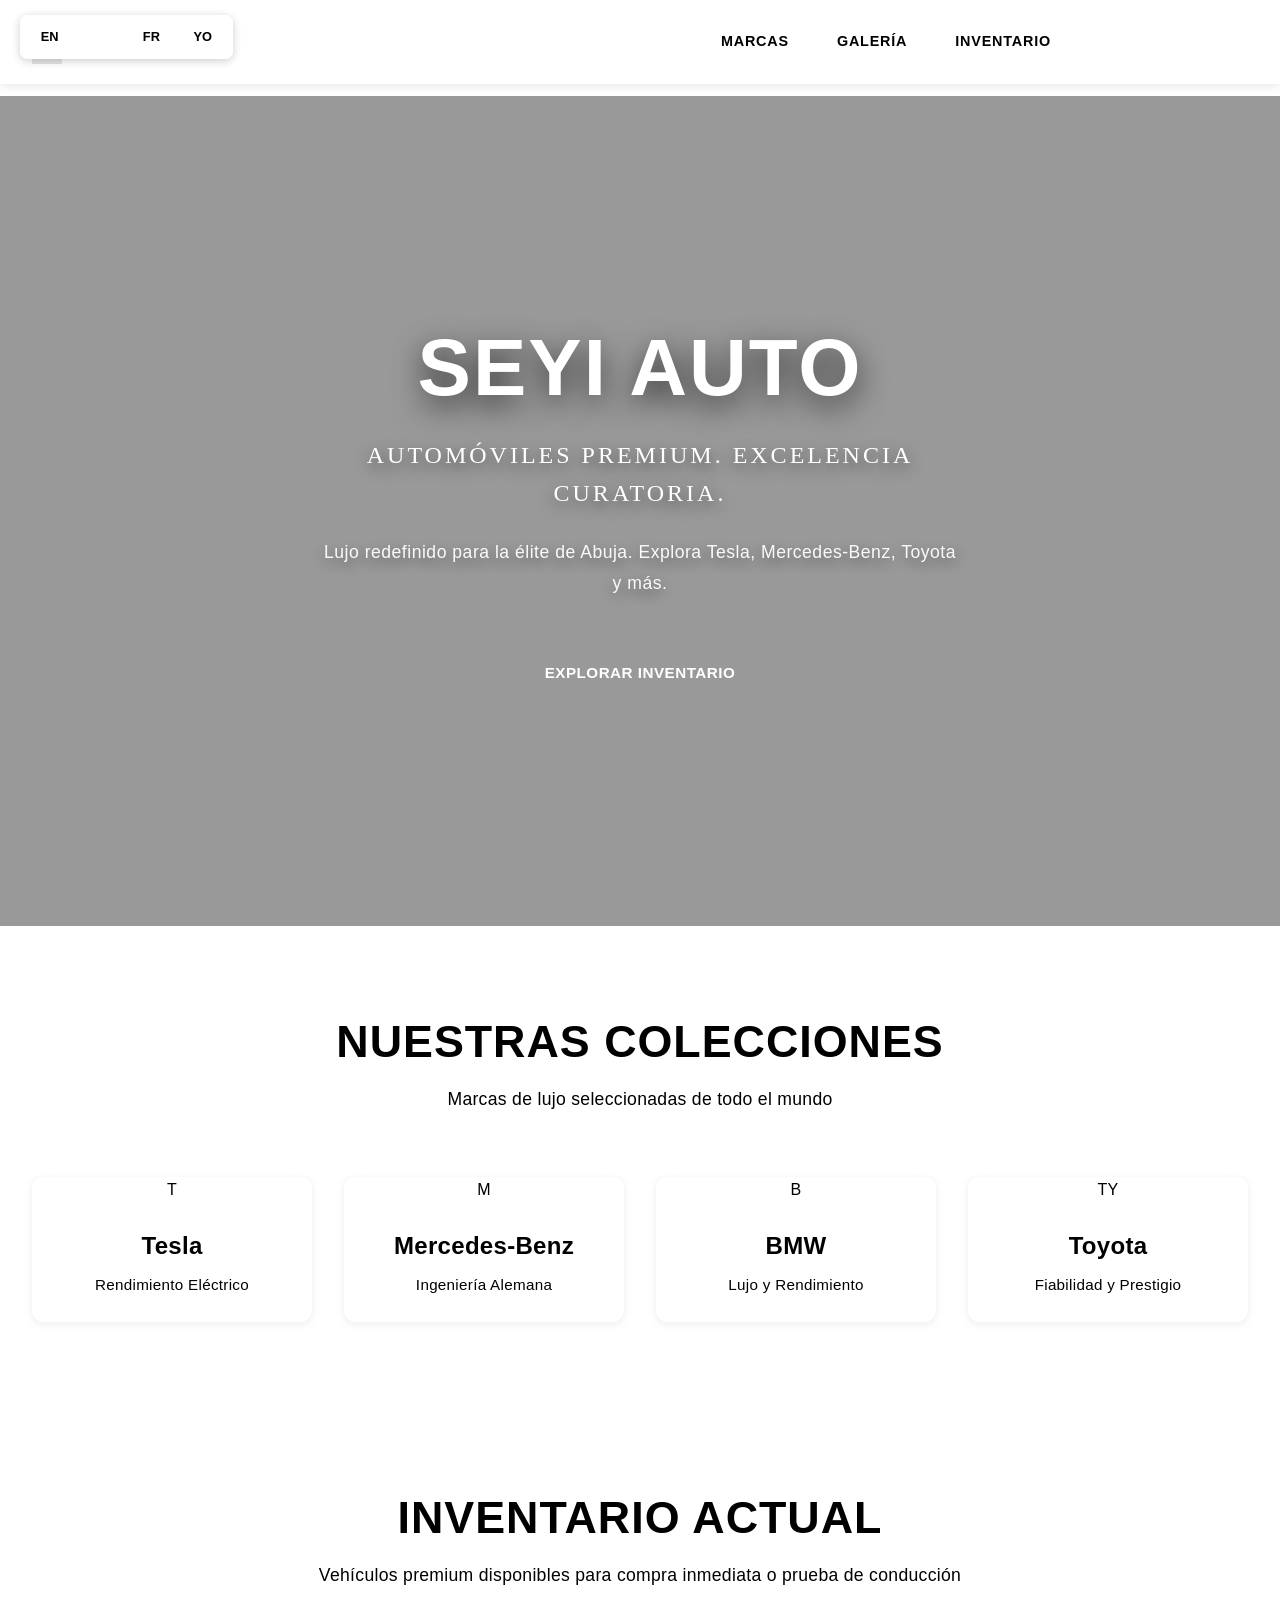
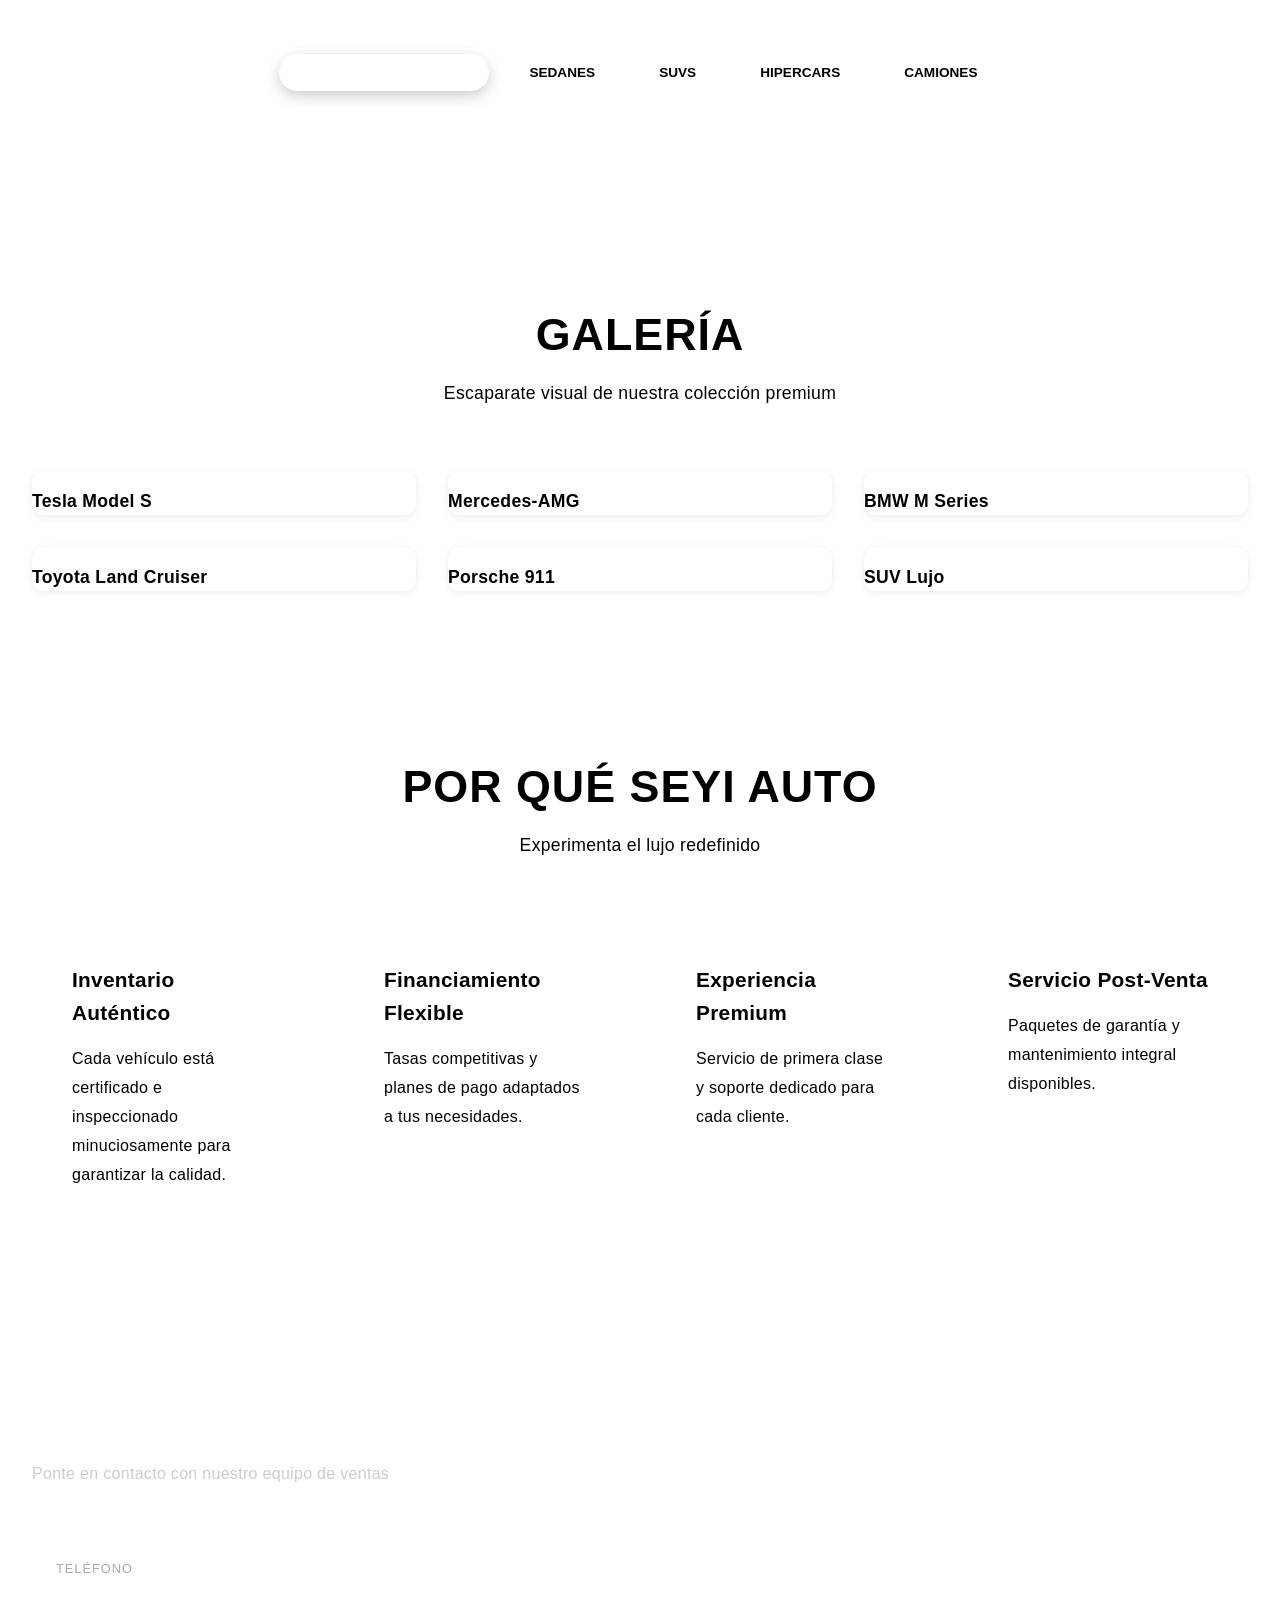
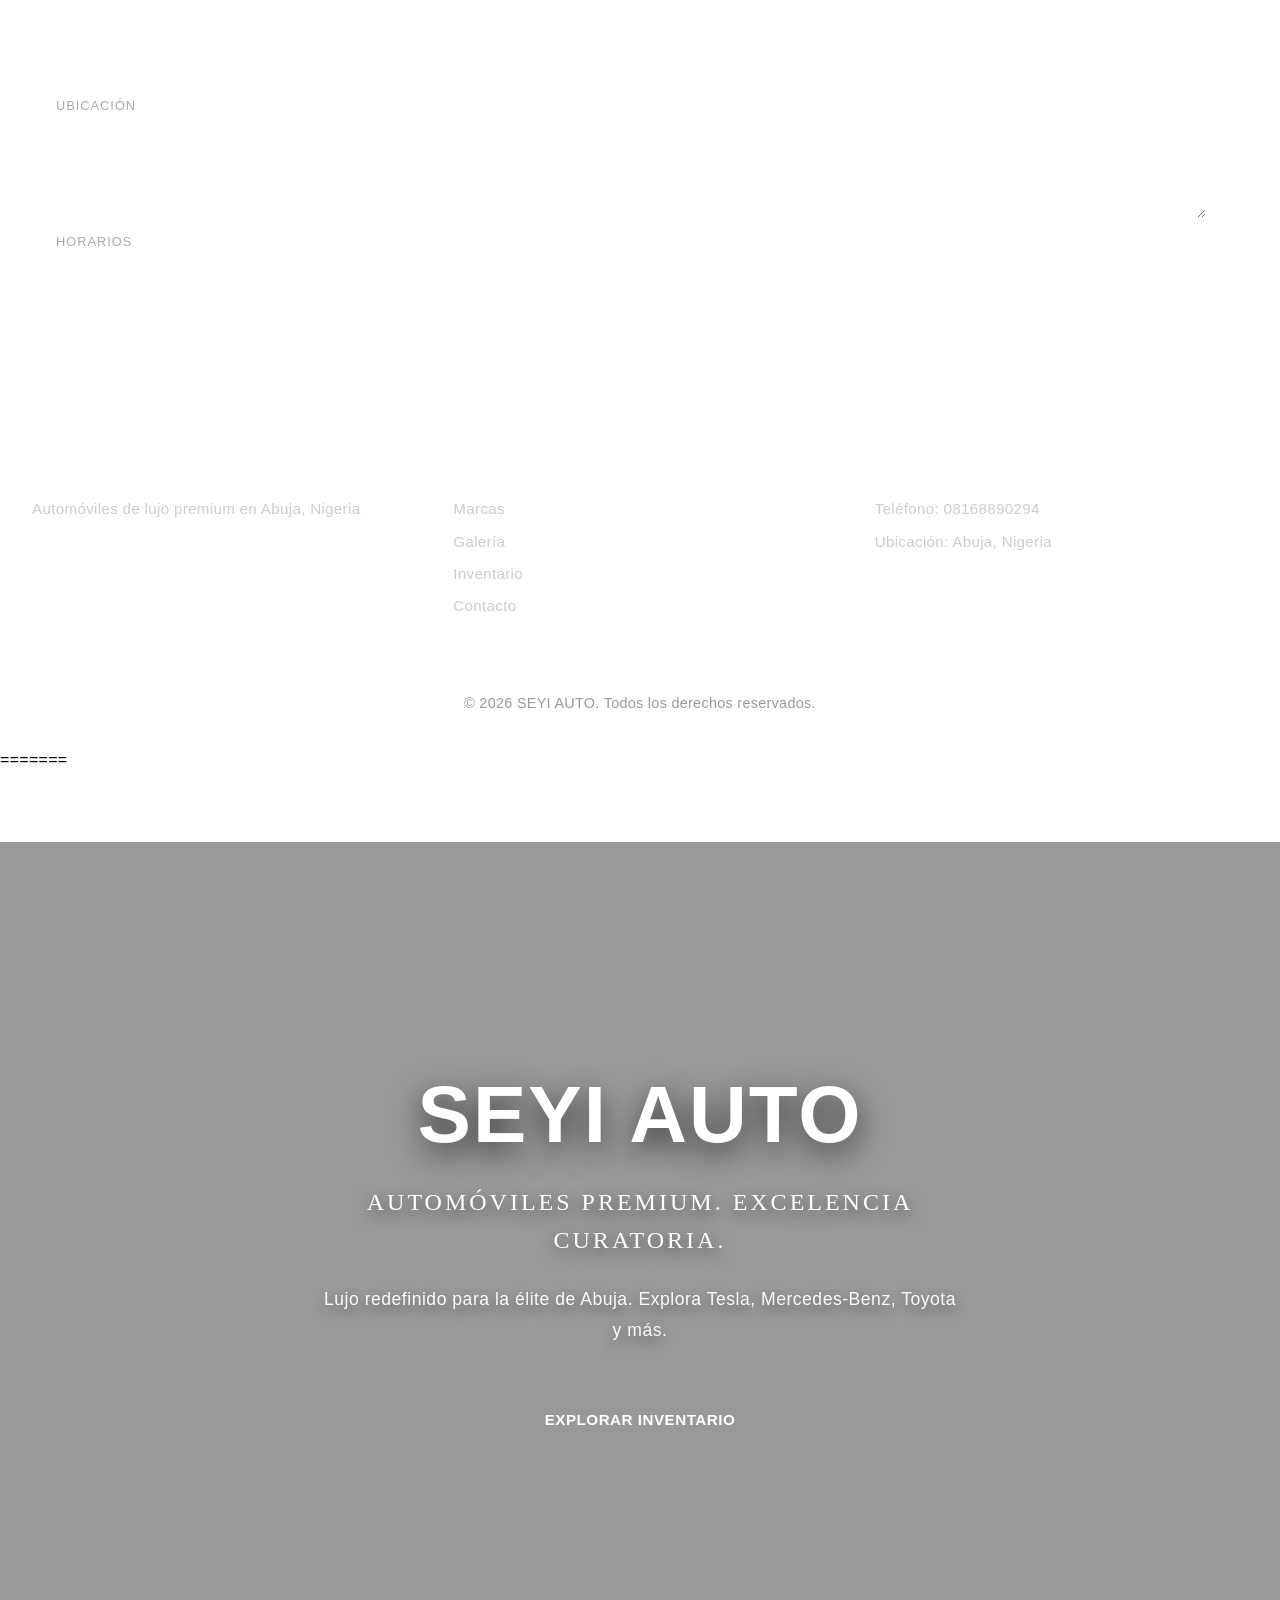
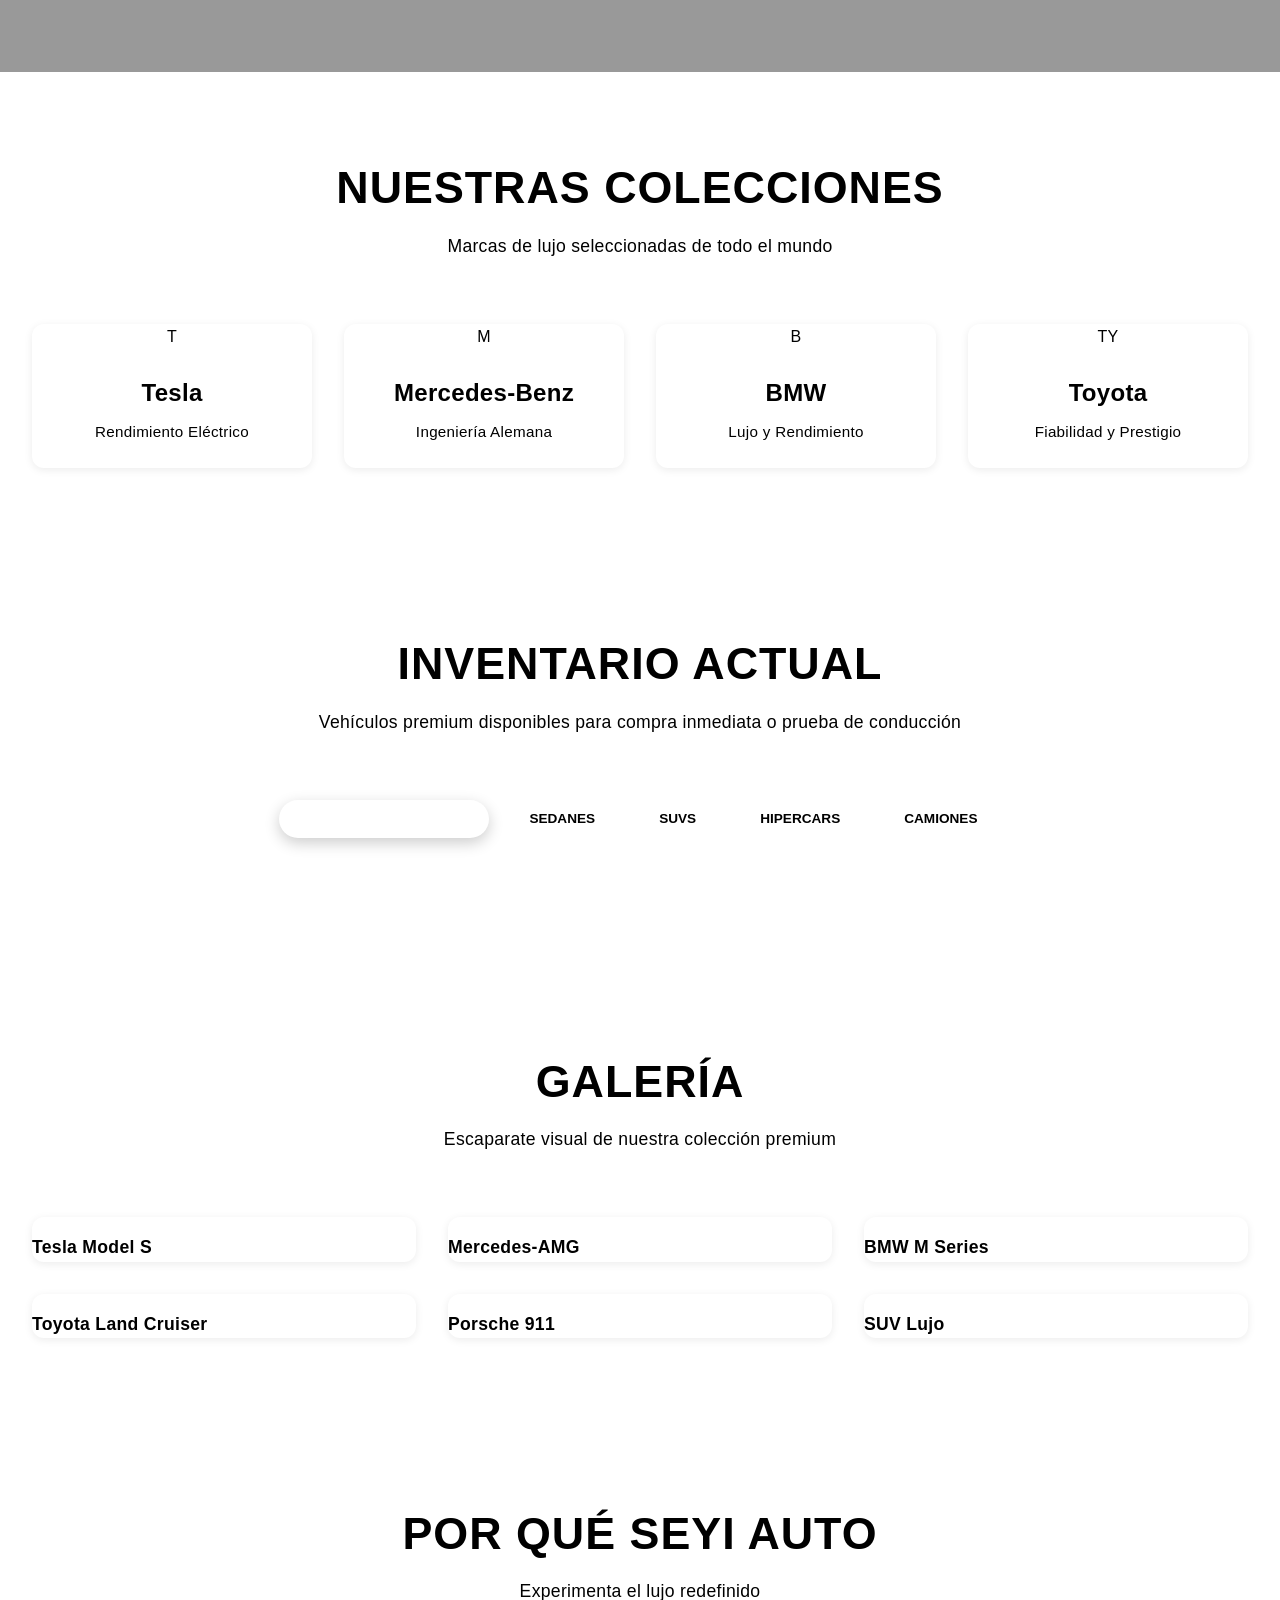
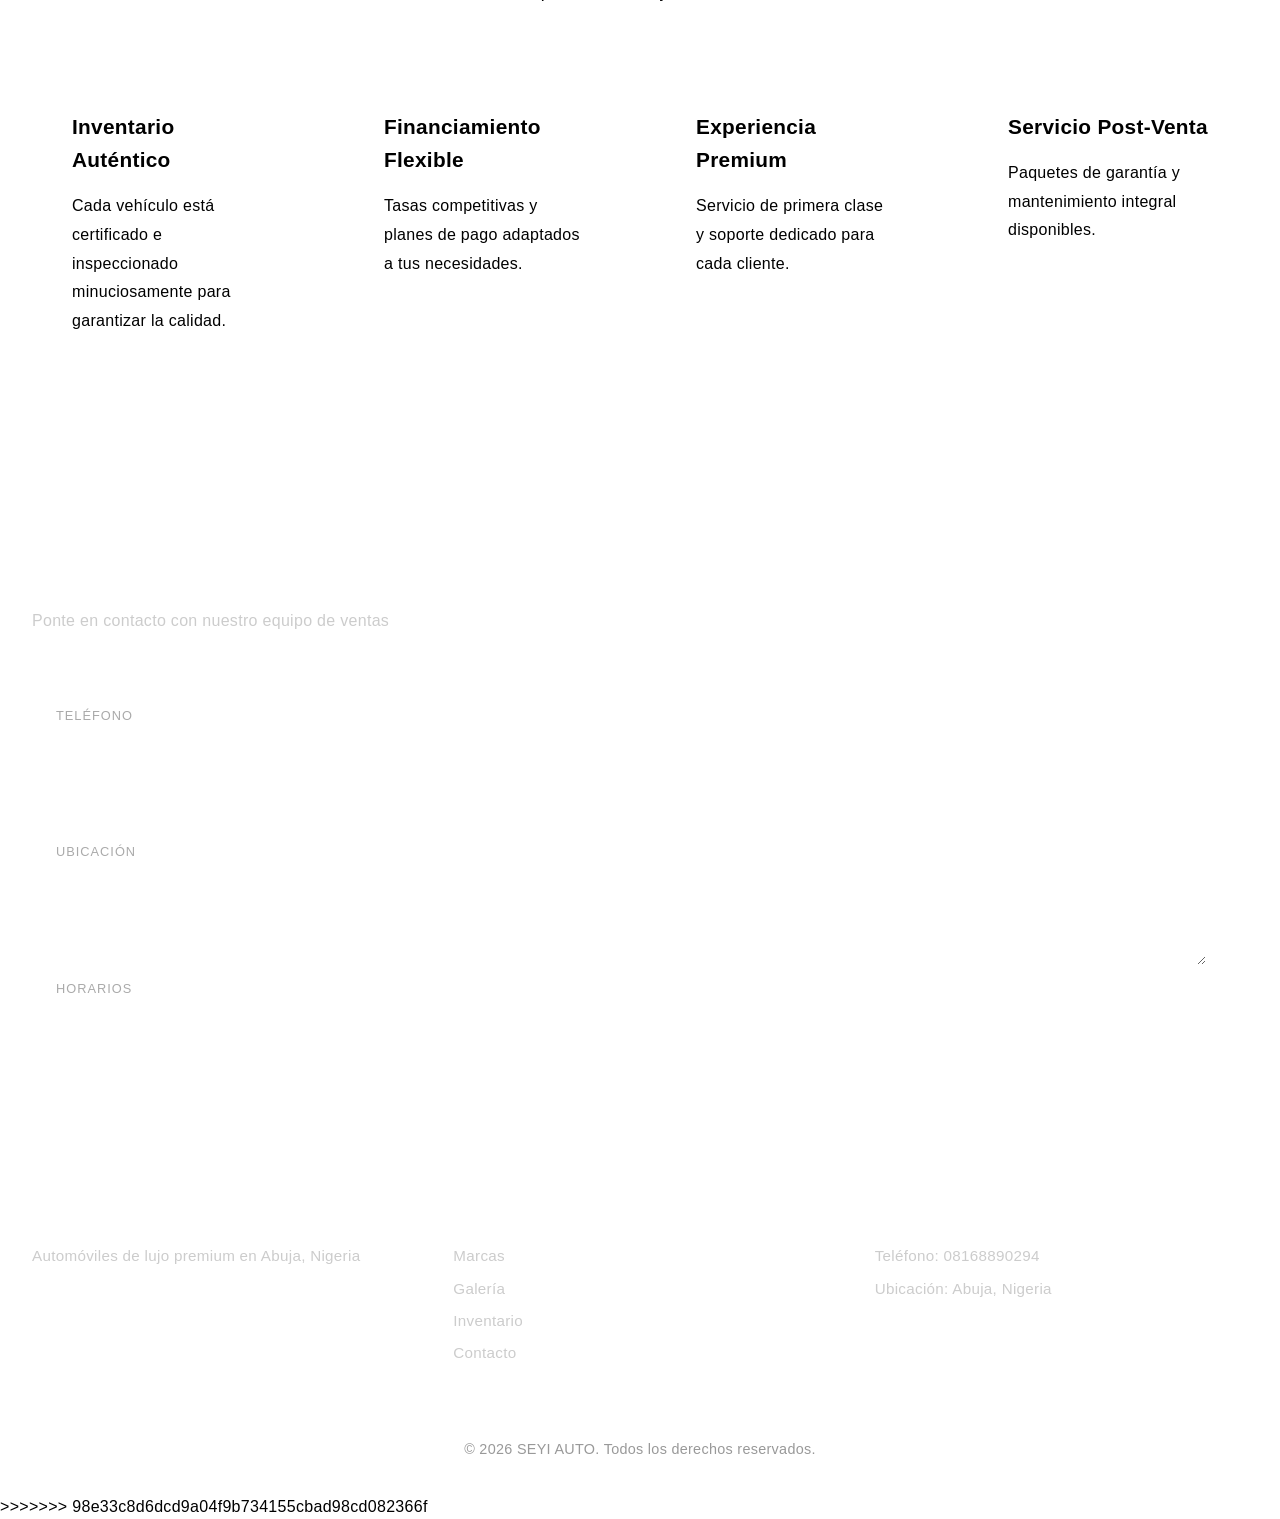
==== commit f468afd8: "Resolve merge conflicts for Seyi Auto project" ====
--- a/index-es.html
+++ b/index-es.html
@@ -1,3 +1,4 @@
+<<<<<<< HEAD
 <!DOCTYPE html>
 <html lang="es">
 <head>
@@ -231,3 +232,238 @@
     <script src="script.js"></script>
 </body>
 </html>
+=======
+<!DOCTYPE html>
+<html lang="es">
+<head>
+    <meta charset="UTF-8">
+    <meta name="viewport" content="width=device-width, initial-scale=1.0">
+    <title>SEYI AUTO - Automóviles de Lujo Premium | Abuja, Nigeria</title>
+    <link rel="stylesheet" href="styles.css">
+    <link href="https://fonts.googleapis.com/css2?family=Poppins:wght@300;400;500;600;700&display=swap" rel="stylesheet">
+    <link href="https://fonts.googleapis.com/css2?family=Playfair+Display:wght@600;700&display=swap" rel="stylesheet">
+</head>
+<body>
+    <!-- Language Switcher -->
+    <div class="language-switcher">
+        <button class="lang-btn" onclick="window.location.href='index.html'">EN</button>
+        <button class="lang-btn active" onclick="switchLanguage('es')">ES</button>
+        <button class="lang-btn" onclick="window.location.href='index-fr.html'">FR</button>
+        <button class="lang-btn" onclick="window.location.href='index-yo.html'">YO</button>
+    </div>
+
+    <!-- Navigation -->
+    <nav class="navbar">
+        <div class="nav-container">
+            <div class="logo-section">
+                <img src="images/logo.png" alt="SEYI AUTO" class="logo">
+            </div>
+            <div class="nav-links">
+                <a href="#brands" class="nav-link">Marcas</a>
+                <a href="#gallery" class="nav-link">Galería</a>
+                <a href="#inventory" class="nav-link">Inventario</a>
+                <a href="#contact" class="nav-link cta-btn">Reservar</a>
+            </div>
+        </div>
+    </nav>
+
+    <!-- Hero with Background Video -->
+    <section class="hero">
+        <video autoplay muted loop class="hero-video">
+            <source src="https://media.istockphoto.com/id/1173378118/video/luxury-car-speeding-on-a-modern-highway.mp4" type="video/mp4">
+        </video>
+        <div class="hero-overlay"></div>
+        <div class="hero-content">
+            <h1>SEYI AUTO</h1>
+            <p class="hero-subtitle">Automóviles Premium. Excelencia Curatoria.</p>
+            <p class="hero-desc">Lujo redefinido para la élite de Abuja. Explora Tesla, Mercedes-Benz, Toyota y más.</p>
+            <button class="btn-primary" onclick="scrollToSection('inventory')">Explorar Inventario</button>
+        </div>
+    </section>
+
+    <!-- Brands Section -->
+    <section class="brands" id="brands">
+        <div class="section-header">
+            <h2>Nuestras Colecciones</h2>
+            <p>Marcas de lujo seleccionadas de todo el mundo</p>
+        </div>
+        <div class="brands-grid">
+            <div class="brand-card" onclick="filterInventory('tesla')">
+                <div class="brand-img">T</div>
+                <h3>Tesla</h3>
+                <p>Rendimiento Eléctrico</p>
+            </div>
+            <div class="brand-card" onclick="filterInventory('mercedes')">
+                <div class="brand-img">M</div>
+                <h3>Mercedes-Benz</h3>
+                <p>Ingeniería Alemana</p>
+            </div>
+            <div class="brand-card" onclick="filterInventory('bmw')">
+                <div class="brand-img">B</div>
+                <h3>BMW</h3>
+                <p>Lujo y Rendimiento</p>
+            </div>
+            <div class="brand-card" onclick="filterInventory('toyota')">
+                <div class="brand-img">TY</div>
+                <h3>Toyota</h3>
+                <p>Fiabilidad y Prestigio</p>
+            </div>
+        </div>
+    </section>
+
+    <!-- Inventory Section -->
+    <section class="inventory" id="inventory">
+        <div class="section-header">
+            <h2>Inventario Actual</h2>
+            <p>Vehículos premium disponibles para compra inmediata o prueba de conducción</p>
+        </div>
+
+        <!-- Category Filter -->
+        <div class="category-filter">
+            <button class="category-btn active" onclick="filterByCategory('all')">Todos los Vehículos</button>
+            <button class="category-btn" onclick="filterByCategory('sedan')">Sedanes</button>
+            <button class="category-btn" onclick="filterByCategory('suv')">SUVs</button>
+            <button class="category-btn" onclick="filterByCategory('hypercar')">Hipercars</button>
+            <button class="category-btn" onclick="filterByCategory('truck')">Camiones</button>
+        </div>
+
+        <div class="inventory-grid" id="inventoryGrid">
+            <!-- Dynamically populated -->
+        </div>
+    </section>
+
+    <!-- Gallery Section -->
+    <section class="gallery" id="gallery">
+        <div class="section-header">
+            <h2>Galería</h2>
+            <p>Escaparate visual de nuestra colección premium</p>
+        </div>
+        <div class="gallery-grid">
+            <div class="gallery-item">
+                <div class="gallery-img img-1"></div>
+                <h4>Tesla Model S</h4>
+            </div>
+            <div class="gallery-item">
+                <div class="gallery-img img-2"></div>
+                <h4>Mercedes-AMG</h4>
+            </div>
+            <div class="gallery-item">
+                <div class="gallery-img img-3"></div>
+                <h4>BMW M Series</h4>
+            </div>
+            <div class="gallery-item">
+                <div class="gallery-img img-4"></div>
+                <h4>Toyota Land Cruiser</h4>
+            </div>
+            <div class="gallery-item">
+                <div class="gallery-img img-5"></div>
+                <h4>Porsche 911</h4>
+            </div>
+            <div class="gallery-item">
+                <div class="gallery-img img-6"></div>
+                <h4>SUV Lujo</h4>
+            </div>
+        </div>
+    </section>
+
+    <!-- Why Choose Us -->
+    <section class="why-us">
+        <div class="section-header">
+            <h2>Por Qué SEYI AUTO</h2>
+            <p>Experimenta el lujo redefinido</p>
+        </div>
+        <div class="features-grid">
+            <div class="feature-card">
+                <h3>Inventario Auténtico</h3>
+                <p>Cada vehículo está certificado e inspeccionado minuciosamente para garantizar la calidad.</p>
+            </div>
+            <div class="feature-card">
+                <h3>Financiamiento Flexible</h3>
+                <p>Tasas competitivas y planes de pago adaptados a tus necesidades.</p>
+            </div>
+            <div class="feature-card">
+                <h3>Experiencia Premium</h3>
+                <p>Servicio de primera clase y soporte dedicado para cada cliente.</p>
+            </div>
+            <div class="feature-card">
+                <h3>Servicio Post-Venta</h3>
+                <p>Paquetes de garantía y mantenimiento integral disponibles.</p>
+            </div>
+        </div>
+    </section>
+
+    <!-- Contact & Booking -->
+    <section class="contact" id="contact">
+        <div class="contact-wrapper">
+            <div class="contact-info">
+                <h2>Reserva tu Vehículo</h2>
+                <p>Ponte en contacto con nuestro equipo de ventas</p>
+                <div class="contact-details">
+                    <div class="detail-item">
+                        <span class="label">Teléfono</span>
+                        <a href="tel:08168890294" class="detail-value">08168890294</a>
+                    </div>
+                    <div class="detail-item">
+                        <span class="label">Ubicación</span>
+                        <p class="detail-value">Abuja, Nigeria</p>
+                    </div>
+                    <div class="detail-item">
+                        <span class="label">Horarios</span>
+                        <p class="detail-value">Lun - Sáb: 9AM - 8PM</p>
+                    </div>
+                </div>
+            </div>
+            <form class="contact-form">
+                <input type="text" placeholder="Nombre Completo" required>
+                <input type="email" placeholder="Correo Electrónico" required>
+                <input type="tel" placeholder="Número de Teléfono" required>
+                <select required>
+                    <option value="">Selecciona Vehículo de Interés</option>
+                    <option value="tesla">Tesla</option>
+                    <option value="mercedes">Mercedes-Benz</option>
+                    <option value="bmw">BMW</option>
+                    <option value="toyota">Toyota</option>
+                </select>
+                <textarea placeholder="Mensaje..." rows="5"></textarea>
+                <button type="submit" class="btn-primary">Enviar Consulta</button>
+            </form>
+        </div>
+    </section>
+
+    <!-- Footer -->
+    <footer class="footer">
+        <div class="footer-top">
+            <div class="footer-col">
+                <h4>SEYI AUTO</h4>
+                <p>Automóviles de lujo premium en Abuja, Nigeria</p>
+            </div>
+            <div class="footer-col">
+                <h4>Enlaces Rápidos</h4>
+                <a href="#brands">Marcas</a>
+                <a href="#gallery">Galería</a>
+                <a href="#inventory">Inventario</a>
+                <a href="#contact">Contacto</a>
+            </div>
+            <div class="footer-col">
+                <h4>Contacto</h4>
+                <p>Teléfono: 08168890294</p>
+                <p>Ubicación: Abuja, Nigeria</p>
+            </div>
+        </div>
+        <div class="footer-bottom">
+            <p>&copy; 2026 SEYI AUTO. Todos los derechos reservados.</p>
+        </div>
+    </footer>
+
+    <!-- Modal -->
+    <div id="modal" class="modal">
+        <div class="modal-content">
+            <span class="close" onclick="closeModal()">&times;</span>
+            <div id="modalBody"></div>
+        </div>
+    </div>
+
+    <script src="script.js"></script>
+</body>
+</html>
+>>>>>>> 98e33c8d6dcd9a04f9b734155cbad98cd082366f
--- a/styles.css
+++ b/styles.css
@@ -1,3 +1,4 @@
+<<<<<<< HEAD
 /* ============================================
    SEYI AUTO - PREMIUM LUXURY DESIGN
    Clean | Minimal | Professional
@@ -1736,3 +1737,1743 @@
         }
     }
 }
+=======
+/* ============================================
+   SEYI AUTO - PREMIUM LUXURY DESIGN
+   Clean | Minimal | Professional
+   ============================================ */
+
+:root {
+    --primary-bg: #ffffff;
+    --secondary-bg: #f5f5f5;
+    --dark-bg: #1a1a1a;
+    --text-dark: #000000;
+    --text-light: #666666;
+    --text-lighter: #999999;
+    --accent-dark: #1a1a1a;
+    --border-light: #e0e0e0;
+    --border-dark: #333333;
+}
+
+* {
+    margin: 0;
+    padding: 0;
+    box-sizing: border-box;
+}
+
+html {
+    scroll-behavior: smooth;
+}
+
+body {
+    font-family: 'Montserrat', sans-serif;
+    background: var(--primary-bg);
+    color: var(--text-dark);
+    line-height: 1.6;
+    overflow-x: hidden;
+    letter-spacing: 0.3px;
+}
+
+/* ============================================
+   LANGUAGE SWITCHER
+   ============================================ */
+
+.language-switcher {
+    position: fixed;
+    top: 15px;
+    left: 20px;
+    z-index: 2000;
+    display: flex;
+    gap: 0.5rem;
+    background: rgba(255, 255, 255, 0.95);
+    padding: 0.5rem;
+    border-radius: 8px;
+    box-shadow: 0 2px 10px rgba(0, 0, 0, 0.1);
+}
+
+.lang-btn {
+    padding: 0.4rem 0.8rem;
+    border: none;
+    background: transparent;
+    cursor: pointer;
+    font-weight: 600;
+    font-size: 0.8rem;
+    color: var(--text-light);
+    transition: all 0.3s ease;
+    border-radius: 3px;
+}
+
+.lang-btn.active {
+    background: var(--text-dark);
+    color: white;
+}
+
+.lang-btn:hover {
+    background: var(--text-dark);
+    color: white;
+}
+
+/* ============================================
+   NAVBAR
+   ============================================ */
+
+.navbar {
+    position: fixed;
+    top: 0;
+    width: 100%;
+    background: rgba(255, 255, 255, 0.98);
+    backdrop-filter: blur(10px);
+    border-bottom: 1px solid var(--border-light);
+    z-index: 1000;
+    padding: 1.2rem 0;
+    box-shadow: 0 2px 10px rgba(0, 0, 0, 0.05);
+}
+
+.nav-container {
+    max-width: 1400px;
+    margin: 0 auto;
+    padding: 0 2rem;
+    display: flex;
+    justify-content: space-between;
+    align-items: center;
+}
+
+.logo-section img {
+    height: 45px;
+    width: auto;
+    filter: brightness(0.9);
+    transition: all 0.3s ease;
+}
+
+.logo-section img:hover {
+    filter: brightness(0.8);
+}
+
+.nav-links {
+    display: flex;
+    gap: 3rem;
+    align-items: center;
+}
+
+.nav-link {
+    color: var(--text-dark);
+    text-decoration: none;
+    font-size: 0.9rem;
+    font-weight: 600;
+    letter-spacing: 0.8px;
+    text-transform: uppercase;
+    transition: all 0.3s ease;
+    position: relative;
+    font-family: 'IBM Plex Sans', sans-serif;
+}
+
+.nav-link::after {
+    content: '';
+    position: absolute;
+    bottom: -5px;
+    left: 0;
+    width: 0;
+    height: 2px;
+    background: var(--text-dark);
+    transition: width 0.3s ease;
+}
+
+.nav-link:hover::after {
+    width: 100%;
+}
+
+.cta-btn {
+    background: var(--text-dark);
+    color: white !important;
+    padding: 0.7rem 2rem;
+    border-radius: 3px;
+    font-weight: 600;
+    transition: all 0.3s ease;
+}
+
+.cta-btn::after {
+    display: none;
+}
+
+.cta-btn:hover {
+    background: var(--text-light);
+    transform: scale(1.03);
+}
+
+/* ============================================
+   HERO SECTION WITH BACKGROUND VIDEO
+   ============================================ */
+
+.hero {
+    margin-top: 70px;
+    min-height: calc(100vh - 70px);
+    position: relative;
+    display: flex;
+    align-items: center;
+    justify-content: center;
+    overflow: hidden;
+}
+
+.hero-video {
+    position: absolute;
+    top: 0;
+    left: 0;
+    width: 100%;
+    height: 100%;
+    object-fit: cover;
+    z-index: 0;
+}
+
+.hero-overlay {
+    position: absolute;
+    top: 0;
+    left: 0;
+    width: 100%;
+    height: 100%;
+    background: rgba(0, 0, 0, 0.4);
+    z-index: 1;
+}
+
+.hero-content {
+    position: relative;
+    z-index: 2;
+    text-align: center;
+    color: white;
+    max-width: 700px;
+    padding: 0 2rem;
+}
+
+
+
+.hero-content h1 {
+    font-family: 'Orbitron', sans-serif;
+    font-size: 5rem;
+    font-weight: 900;
+    margin-bottom: 1.5rem;
+    letter-spacing: 2px;
+    line-height: 1.1;
+    text-transform: uppercase;
+    text-shadow: 0 10px 30px rgba(0, 0, 0, 0.7);
+}
+
+.hero-subtitle {
+    font-size: 1.5rem;
+    font-weight: 500;
+    margin-bottom: 1.5rem;
+    letter-spacing: 3px;
+    text-transform: uppercase;
+    font-family: 'Megrim', cursive;
+    text-shadow: 0 5px 15px rgba(0, 0, 0, 0.6);
+}
+
+.hero-desc {
+    font-size: 1.1rem;
+    font-weight: 300;
+    margin-bottom: 3rem;
+    line-height: 1.8;
+    opacity: 0.95;
+    font-family: 'Montserrat', sans-serif;
+    letter-spacing: 0.5px;
+    text-shadow: 0 5px 15px rgba(0, 0, 0, 0.6);
+}
+
+/* ============================================
+   ABUJA VIDEOS SECTION
+   ============================================ */
+
+.abuja-videos {
+    width: 100vw;
+    margin-left: calc(-50vw + 50%);
+    background: var(--dark-bg);
+    padding: 0;
+}
+
+.story-videos-full {
+    display: grid;
+    grid-template-columns: 1fr 1fr;
+    gap: 0;
+    min-height: 100vh;
+    width: 100%;
+}
+
+.story-video-wrapper {
+    position: relative;
+    overflow: hidden;
+    aspect-ratio: 16 / 9;
+    box-shadow: none;
+    transition: all 0.4s ease;
+    height: 100%;
+}
+
+.story-video-wrapper:hover {
+    transform: none;
+    box-shadow: none;
+}
+
+.story-video {
+    width: 100%;
+    height: 100%;
+    object-fit: cover;
+}
+
+.video-overlay {
+    position: absolute;
+    top: 0;
+    left: 0;
+    width: 100%;
+    height: 100%;
+    background: rgba(0, 0, 0, 0);
+    pointer-events: none;
+}
+
+/* ============================================
+   ABUJA STORY TEXT SECTION
+   ============================================ */
+
+.abuja-story {
+    width: 100vw;
+    margin-left: calc(-50vw + 50%);
+    background: var(--dark-bg);
+    color: white;
+    padding: 6rem 2rem;
+}
+
+.story-content-wrapper {
+    max-width: 900px;
+    margin: 0 auto;
+    text-align: center;
+}
+
+.story-content-wrapper h2 {
+    font-family: 'Orbitron', sans-serif;
+    font-size: 3.5rem;
+    font-weight: 900;
+    margin-bottom: 2rem;
+    letter-spacing: 1.5px;
+    text-transform: uppercase;
+    line-height: 1.2;
+}
+
+.story-content-wrapper p {
+    font-family: 'Montserrat', sans-serif;
+    font-size: 1.2rem;
+    line-height: 1.8;
+    opacity: 0.9;
+    letter-spacing: 0.3px;
+}
+
+@media (max-width: 768px) {
+    .story-videos-full {
+        grid-template-columns: 1fr;
+        min-height: auto;
+    }
+
+    .story-content-wrapper h2 {
+        font-size: 2rem;
+    }
+
+    .story-content-wrapper p {
+        font-size: 1rem;
+    }
+}
+
+/* ============================================
+   BUTTONS
+   ============================================ */
+
+.btn-primary {
+    background: var(--text-dark);
+    color: white;
+    padding: 1rem 2.5rem;
+    border: none;
+    border-radius: 3px;
+    font-size: 0.95rem;
+    font-weight: 600;
+    cursor: pointer;
+    transition: all 0.3s ease;
+    text-transform: uppercase;
+    letter-spacing: 0.5px;
+}
+
+.btn-primary:hover {
+    background: var(--text-light);
+    transform: translateY(-2px);
+}
+
+/* ============================================
+   SECTION HEADER
+   ============================================ */
+
+.section-header {
+    text-align: center;
+    margin-bottom: 4rem;
+}
+
+.section-header h2 {
+    font-family: 'Orbitron', sans-serif;
+    font-size: 2.8rem;
+    margin-bottom: 0.5rem;
+    font-weight: 900;
+    text-transform: uppercase;
+    letter-spacing: 1px;
+}
+
+.section-header p {
+    color: var(--text-light);
+    font-size: 1.1rem;
+    font-weight: 300;
+}
+
+/* ============================================
+   BRANDS SECTION
+   ============================================ */
+
+.brands {
+    padding: 5rem 2rem;
+    background: var(--primary-bg);
+}
+
+.brands {
+    max-width: 1400px;
+    margin: 0 auto;
+}
+
+.brands-grid {
+    display: grid;
+    grid-template-columns: repeat(auto-fit, minmax(250px, 1fr));
+    gap: 2rem;
+}
+
+.brand-card {
+    background: var(--secondary-bg);
+    padding: 0;
+    border-radius: 12px;
+    text-align: center;
+    cursor: pointer;
+    transition: all 0.4s ease;
+    border: 1px solid var(--border-light);
+    overflow: hidden;
+    display: flex;
+    flex-direction: column;
+    box-shadow: 0 2px 8px rgba(0, 0, 0, 0.08);
+}
+
+.brand-card:hover {
+    background: var(--dark-bg);
+    color: white;
+    transform: translateY(-8px);
+    border: 1px solid var(--dark-bg);
+    box-shadow: 0 12px 24px rgba(0, 0, 0, 0.12);
+}
+
+.brand-card-img {
+    width: 100%;
+    height: 200px;
+    object-fit: cover;
+    transition: all 0.4s ease;
+    border-radius: 12px 12px 0 0;
+    display: block;
+}
+
+.brand-card:hover .brand-card-img {
+    filter: brightness(0.7);
+}
+
+.brand-card h3,
+.brand-card p {
+    padding: 0 2rem;
+}
+
+.brand-card h3 {
+    padding-top: 1.5rem;
+    font-size: 1.5rem;
+    margin-bottom: 0.5rem;
+    font-weight: 700;
+}
+
+.brand-card p {
+    color: var(--text-light);
+    font-size: 0.95rem;
+    font-weight: 400;
+    padding-bottom: 1.5rem;
+}
+
+.brand-card:hover p {
+    color: #ccc;
+}
+
+/* ============================================
+   INVENTORY SECTION
+   ============================================ */
+
+.inventory {
+    padding: 5rem 2rem;
+    background: var(--secondary-bg);
+}
+
+.inventory {
+    max-width: 1400px;
+    margin: 0 auto;
+}
+
+/* Category Filter */
+.category-filter {
+    display: flex;
+    justify-content: center;
+    gap: 1rem;
+    margin-bottom: 3rem;
+    flex-wrap: wrap;
+}
+
+.category-btn {
+    padding: 0.7rem 1.5rem;
+    border: 2px solid var(--border-light);
+    background: white;
+    color: var(--text-dark);
+    border-radius: 25px;
+    cursor: pointer;
+    font-weight: 600;
+    text-transform: uppercase;
+    font-size: 0.85rem;
+    transition: all 0.3s ease;
+}
+
+.category-btn:hover {
+    border-color: var(--text-dark);
+}
+
+.category-btn.active {
+    background: var(--text-dark);
+    color: white;
+    border-color: var(--text-dark);
+    box-shadow: 0 5px 15px rgba(0, 0, 0, 0.2);
+}
+
+.inventory-grid {
+    display: grid;
+    grid-template-columns: repeat(auto-fill, minmax(280px, 1fr));
+    gap: 2rem;
+}
+
+.inventory-item {
+    background: white;
+    border: 1px solid var(--border-light);
+    border-radius: 12px;
+    overflow: hidden;
+    transition: all 0.4s ease;
+    cursor: pointer;
+    position: relative;
+    box-shadow: 0 2px 8px rgba(0, 0, 0, 0.08);
+}
+
+.inventory-item:hover {
+    border-color: var(--text-dark);
+    box-shadow: 0 12px 24px rgba(0, 0, 0, 0.12);
+    transform: translateY(-5px);
+}
+
+.inv-image {
+    width: 100%;
+    height: 250px;
+    background: linear-gradient(135deg, #f0f0f0 0%, #e8e8e8 100%);
+    display: flex;
+    align-items: center;
+    justify-content: center;
+    font-size: 4rem;
+    color: var(--text-lighter);
+    position: relative;
+    overflow: hidden;
+    border-radius: 12px;
+    box-shadow: 0 2px 8px rgba(0, 0, 0, 0.08);
+    background-size: cover;
+    background-position: center;
+}
+
+.category-badge {
+    position: absolute;
+    top: 10px;
+    right: 10px;
+    background: var(--text-dark);
+    color: white;
+    padding: 0.4rem 0.8rem;
+    border-radius: 3px;
+    font-size: 0.7rem;
+    font-weight: 700;
+    text-transform: uppercase;
+    letter-spacing: 0.5px;
+}
+
+.inv-details {
+    padding: 1.5rem;
+}
+
+.inv-brand {
+    font-size: 0.8rem;
+    text-transform: uppercase;
+    color: var(--text-lighter);
+    letter-spacing: 1px;
+    margin-bottom: 0.5rem;
+}
+
+.inv-name {
+    font-size: 1.3rem;
+    font-weight: 700;
+    margin-bottom: 0.5rem;
+}
+
+.inv-specs {
+    display: flex;
+    gap: 1rem;
+    margin: 1rem 0;
+    font-size: 0.85rem;
+    color: var(--text-light);
+    flex-wrap: wrap;
+}
+
+.inv-price {
+    font-size: 1.5rem;
+    font-weight: 700;
+    margin: 1rem 0;
+    color: var(--text-dark);
+}
+
+.inv-btn {
+    width: 100%;
+    padding: 0.8rem;
+    background: var(--text-dark);
+    color: white;
+    border: none;
+    border-radius: 3px;
+    cursor: pointer;
+    font-weight: 600;
+    transition: all 0.3s ease;
+    text-transform: uppercase;
+    font-size: 0.85rem;
+}
+
+.inv-btn:hover {
+    background: var(--text-light);
+}
+
+/* ============================================
+   GALLERY SECTION
+   ============================================ */
+
+.gallery {
+    padding: 5rem 2rem;
+    background: var(--primary-bg);
+}
+
+.gallery {
+    max-width: 1400px;
+    margin: 0 auto;
+}
+
+.gallery-grid {
+    display: grid;
+    grid-template-columns: repeat(auto-fit, minmax(300px, 1fr));
+    gap: 2rem;
+}
+
+.gallery-item {
+    border-radius: 12px;
+    overflow: hidden;
+    cursor: pointer;
+    transition: all 0.4s ease;
+    box-shadow: 0 2px 8px rgba(0, 0, 0, 0.08);
+}
+
+.gallery-item:hover {
+    transform: scale(1.02);
+    box-shadow: 0 12px 24px rgba(0, 0, 0, 0.12);
+}
+
+.gallery-item:hover .gallery-img {
+    filter: brightness(0.8);
+}
+
+.gallery-img {
+    width: 100%;
+    height: 350px;
+    object-fit: cover;
+    transition: all 0.4s ease;
+    border-radius: 12px;
+    display: block;
+}
+
+.img-1 { 
+    display: none;
+}
+.img-2 { 
+    display: none;
+}
+.img-3 { 
+    display: none;
+}
+.img-4 { 
+    display: none;
+}
+.img-5 { 
+    display: none;
+}
+.img-6 { 
+    display: none;
+}
+
+.gallery-item h4 {
+    margin-top: 1rem;
+    font-size: 1.1rem;
+    font-weight: 600;
+}
+
+/* ============================================
+   WHY US SECTION
+   ============================================ */
+
+.why-us {
+    padding: 5rem 2rem;
+    background: var(--secondary-bg);
+}
+
+.why-us {
+    max-width: 1400px;
+    margin: 0 auto;
+}
+
+.features-grid {
+    display: grid;
+    grid-template-columns: repeat(auto-fit, minmax(280px, 1fr));
+    gap: 2rem;
+}
+
+.feature-card {
+    background: white;
+    padding: 2.5rem;
+    border-radius: 5px;
+    border-left: 4px solid var(--text-dark);
+    transition: all 0.3s ease;
+}
+
+.feature-card:hover {
+    box-shadow: 0 10px 30px rgba(0, 0, 0, 0.08);
+    transform: translateY(-3px);
+}
+
+.feature-card h3 {
+    font-size: 1.3rem;
+    margin-bottom: 1rem;
+    font-weight: 700;
+}
+
+.feature-card p {
+    color: var(--text-light);
+    font-weight: 300;
+    line-height: 1.8;
+}
+
+/* ============================================
+   CONTACT SECTION
+   ============================================ */
+
+.contact {
+    padding: 5rem 2rem;
+    background: var(--dark-bg);
+    color: white;
+}
+
+.contact-wrapper {
+    max-width: 1400px;
+    margin: 0 auto;
+    display: grid;
+    grid-template-columns: 1fr 1fr;
+    gap: 4rem;
+    align-items: start;
+}
+
+.contact-info h2 {
+    font-family: 'Space Grotesk', sans-serif;
+    font-size: 2.5rem;
+    margin-bottom: 0.5rem;
+    font-weight: 700;
+    text-transform: uppercase;
+    letter-spacing: 0.8px;
+}
+
+.contact-info > p {
+    color: #ccc;
+    margin-bottom: 3rem;
+    font-weight: 300;
+}
+
+.contact-details {
+    display: flex;
+    flex-direction: column;
+    gap: 2rem;
+}
+
+.detail-item .label {
+    display: block;
+    font-size: 0.8rem;
+    text-transform: uppercase;
+    letter-spacing: 1px;
+    color: #aaa;
+    margin-bottom: 0.5rem;
+}
+
+.detail-value {
+    font-size: 1.2rem;
+    font-weight: 600;
+    color: white;
+    text-decoration: none;
+    transition: all 0.3s ease;
+}
+
+.detail-value:hover {
+    color: #ddd;
+}
+
+.contact-form {
+    display: flex;
+    flex-direction: column;
+    gap: 1rem;
+    background: rgba(255, 255, 255, 0.05);
+    padding: 2.5rem;
+    border-radius: 5px;
+    border: 1px solid rgba(255, 255, 255, 0.1);
+}
+
+.form-group {
+    display: flex;
+    flex-direction: column;
+    gap: 0.5rem;
+}
+
+.contact-form input,
+.contact-form select,
+.contact-form textarea {
+    padding: 1rem;
+    background: rgba(255, 255, 255, 0.08);
+    border: 1px solid rgba(255, 255, 255, 0.2);
+    border-radius: 3px;
+    color: white;
+    font-family: 'IBM Plex Sans', sans-serif;
+    font-size: 0.95rem;
+    transition: all 0.3s ease;
+}
+
+.contact-form input::placeholder,
+.contact-form textarea::placeholder {
+    color: rgba(255, 255, 255, 0.5);
+}
+
+.contact-form input:focus,
+.contact-form select:focus,
+.contact-form textarea:focus {
+    outline: none;
+    border-color: rgba(255, 255, 255, 0.4);
+    background: rgba(255, 255, 255, 0.12);
+}
+
+.form-buttons {
+    display: grid;
+    grid-template-columns: 1fr 1fr;
+    gap: 1rem;
+    margin-top: 1rem;
+}
+
+.btn-whatsapp {
+    background: linear-gradient(135deg, #25D366, #20BA5C);
+    color: white;
+    border: none;
+    padding: 1rem 1.5rem;
+    border-radius: 5px;
+    font-weight: 600;
+    cursor: pointer;
+    transition: all 0.3s ease;
+    font-size: 0.95rem;
+}
+
+.btn-whatsapp:hover {
+    transform: translateY(-2px);
+    box-shadow: 0 8px 20px rgba(37, 211, 102, 0.3);
+}
+
+.whatsapp-link {
+    color: #25D366 !important;
+    font-weight: 600;
+    text-decoration: none;
+    display: inline-flex;
+    align-items: center;
+    gap: 0.5rem;
+    transition: all 0.3s ease;
+}
+
+.whatsapp-link:hover {
+    color: #20BA5C !important;
+}
+
+/* ============================================
+   TESTIMONIALS SECTION
+   ============================================ */
+
+.testimonials {
+    background: #f9f9f9;
+    padding: 4rem 2rem;
+}
+
+.testimonials .section-header h2 {
+    color: var(--text-dark);
+}
+
+.testimonials .section-header p {
+    color: var(--text-light);
+}
+
+.testimonials-grid {
+    display: grid;
+    grid-template-columns: repeat(auto-fit, minmax(300px, 1fr));
+    gap: 2rem;
+    max-width: 1400px;
+    margin: 0 auto;
+}
+
+.testimonial-card {
+    background: white;
+    padding: 2.5rem;
+    border-radius: 12px;
+    box-shadow: 0 4px 15px rgba(0, 0, 0, 0.08);
+    transition: all 0.3s ease;
+}
+
+.testimonial-card:hover {
+    transform: translateY(-5px);
+    box-shadow: 0 12px 30px rgba(0, 0, 0, 0.12);
+}
+
+.stars {
+    color: #FFD700;
+    font-size: 1.2rem;
+    margin-bottom: 1rem;
+    letter-spacing: 2px;
+}
+
+.testimonial-card p {
+    color: var(--text-light);
+    line-height: 1.8;
+    margin-bottom: 1.5rem;
+    font-style: italic;
+}
+
+.testimonial-author {
+    display: flex;
+    flex-direction: column;
+    gap: 0.3rem;
+    border-top: 2px solid var(--border-light);
+    padding-top: 1rem;
+}
+
+.testimonial-author strong {
+    color: var(--text-dark);
+    font-weight: 700;
+}
+
+.testimonial-author span {
+    color: var(--text-light);
+    font-size: 0.9rem;
+}
+
+/* ============================================
+   QUICK ACTIONS SECTION
+   ============================================ */
+
+.quick-actions {
+    background: linear-gradient(135deg, #1a1a1a 0%, #2d2d2d 100%);
+    padding: 4rem 2rem;
+    max-width: 1400px;
+    margin: 0 auto;
+    border-radius: 15px;
+    display: grid;
+    grid-template-columns: repeat(auto-fit, minmax(200px, 1fr));
+    gap: 2rem;
+    margin: 4rem 2rem;
+}
+
+.action-card {
+    background: rgba(255, 255, 255, 0.08);
+    border: 1px solid rgba(255, 255, 255, 0.15);
+    padding: 2rem;
+    border-radius: 12px;
+    text-align: center;
+    cursor: pointer;
+    transition: all 0.3s ease;
+    display: flex;
+    flex-direction: column;
+    align-items: center;
+    gap: 1rem;
+}
+
+.action-card:hover {
+    background: rgba(255, 255, 255, 0.12);
+    border-color: white;
+    transform: translateY(-5px);
+    box-shadow: 0 15px 35px rgba(0, 0, 0, 0.2);
+}
+
+.action-icon {
+    font-size: 2.5rem;
+    transition: all 0.3s ease;
+}
+
+.action-card:hover .action-icon {
+    transform: scale(1.2);
+}
+
+.action-card h3 {
+    color: white;
+    font-family: 'Montserrat', sans-serif;
+    font-weight: 700;
+    margin: 0;
+}
+
+.action-card p {
+    color: rgba(255, 255, 255, 0.7);
+    margin: 0;
+    font-size: 0.95rem;
+}
+
+/* ============================================
+   FLOATING WHATSAPP BUTTON
+   ============================================ */
+
+.whatsapp-float {
+    position: fixed;
+    bottom: 25px;
+    right: 25px;
+    width: 60px;
+    height: 60px;
+    background: linear-gradient(135deg, #25D366, #20BA5C);
+    border-radius: 50%;
+    display: flex;
+    align-items: center;
+    justify-content: center;
+    font-size: 1.5rem;
+    text-decoration: none;
+    box-shadow: 0 8px 20px rgba(37, 211, 102, 0.4);
+    transition: all 0.3s ease;
+    z-index: 1500;
+    animation: bounceIn 0.6s ease;
+}
+
+.whatsapp-float:hover {
+    transform: scale(1.15);
+    box-shadow: 0 12px 30px rgba(37, 211, 102, 0.6);
+}
+
+.whatsapp-icon {
+    display: flex;
+    align-items: center;
+    justify-content: center;
+}
+
+.whatsapp-text {
+    display: none;
+    position: absolute;
+    background: white;
+    color: #25D366;
+    padding: 0.5rem 1rem;
+    border-radius: 20px;
+    white-space: nowrap;
+    right: 70px;
+    font-weight: 600;
+    font-size: 0.85rem;
+    box-shadow: 0 4px 12px rgba(0, 0, 0, 0.15);
+}
+
+.whatsapp-float:hover .whatsapp-text {
+    display: block;
+    animation: slideInRight 0.3s ease;
+}
+
+@keyframes bounceIn {
+    0% {
+        transform: scale(0);
+        opacity: 0;
+    }
+    50% {
+        transform: scale(1.1);
+    }
+    100% {
+        transform: scale(1);
+        opacity: 1;
+    }
+}
+
+@keyframes slideInRight {
+    from {
+        opacity: 0;
+        transform: translateX(10px);
+    }
+    to {
+        opacity: 1;
+        transform: translateX(0);
+    }
+}
+
+/* ============================================
+   FOOTER
+   ============================================ */
+
+.footer {
+    background: var(--text-dark);
+    color: white;
+    padding: 3rem 2rem 2rem;
+}
+
+.footer-top {
+    max-width: 1400px;
+    margin: 0 auto;
+    display: grid;
+    grid-template-columns: repeat(auto-fit, minmax(250px, 1fr));
+    gap: 3rem;
+    margin-bottom: 2rem;
+    padding-bottom: 2rem;
+    border-bottom: 1px solid rgba(255, 255, 255, 0.1);
+}
+
+.footer-col h4 {
+    font-size: 1.1rem;
+    margin-bottom: 1rem;
+    font-weight: 700;
+}
+
+.footer-col p,
+.footer-col a {
+    color: #ccc;
+    font-size: 0.95rem;
+    display: block;
+    margin-bottom: 0.5rem;
+    text-decoration: none;
+    transition: all 0.3s ease;
+}
+
+.footer-col a:hover {
+    color: white;
+}
+
+.footer-bottom {
+    max-width: 1400px;
+    margin: 0 auto;
+    text-align: center;
+    color: #999;
+    font-size: 0.9rem;
+}
+
+/* ============================================
+   MODAL
+   ============================================ */
+
+.modal {
+    display: none;
+    position: fixed;
+    z-index: 2000;
+    left: 0;
+    top: 0;
+    width: 100%;
+    height: 100%;
+    background: rgba(0, 0, 0, 0.7);
+    backdrop-filter: blur(5px);
+}
+
+.modal-content {
+    background: white;
+    margin: 3% auto;
+    padding: 0;
+    border-radius: 10px;
+    width: 90%;
+    max-width: 900px;
+    position: relative;
+    box-shadow: 0 20px 60px rgba(0, 0, 0, 0.3);
+    max-height: 90vh;
+    overflow-y: auto;
+}
+
+.close {
+    position: absolute;
+    right: 2rem;
+    top: 1.5rem;
+    font-size: 2.5rem;
+    cursor: pointer;
+    color: #999;
+    transition: all 0.3s ease;
+    z-index: 100;
+}
+
+.close:hover {
+    color: var(--text-dark);
+}
+
+/* DETAILED MODAL STYLES */
+.modal-model {
+    padding: 2rem;
+}
+
+.modal-model.detailed {
+    padding: 0;
+}
+
+.modal-header {
+    background: var(--text-dark);
+    color: white;
+    padding: 3rem 2rem;
+    text-align: center;
+    border-radius: 10px 10px 0 0;
+}
+
+.modal-header h2 {
+    font-family: 'Orbitron', sans-serif;
+    font-size: 2.5rem;
+    margin-bottom: 0.5rem;
+    font-weight: 900;
+    text-transform: uppercase;
+    letter-spacing: 0.8px;
+}
+
+.modal-brand {
+    font-size: 1rem;
+    font-weight: 300;
+    opacity: 0.9;
+    letter-spacing: 2px;
+    text-transform: uppercase;
+}
+
+.modal-price-badge {
+    background: linear-gradient(135deg, #ffd700 0%, #ffaa00 100%);
+    color: #000;
+    padding: 1rem 2rem;
+    text-align: center;
+    font-size: 1.8rem;
+    font-weight: 700;
+    margin: 2rem 0 0 0;
+}
+
+/* IMAGE GALLERY */
+.image-gallery {
+    padding: 2rem;
+    background: var(--secondary-bg);
+    border-bottom: 1px solid var(--border-light);
+}
+
+.gallery-main {
+    text-align: center;
+    margin-bottom: 1.5rem;
+}
+
+.gallery-thumbnails {
+    display: flex;
+    gap: 1rem;
+    justify-content: center;
+    flex-wrap: wrap;
+}
+
+.thumbnail {
+    width: 100px;
+    height: 100px;
+    background: white;
+    border: 2px solid var(--border-light);
+    border-radius: 12px;
+    display: flex;
+    align-items: center;
+    justify-content: center;
+    font-size: 2rem;
+    cursor: pointer;
+    transition: all 0.3s ease;
+    box-shadow: 0 2px 8px rgba(0, 0, 0, 0.08);
+    overflow: hidden;
+}
+
+.thumbnail:hover {
+    border-color: var(--text-dark);
+    transform: scale(1.05);
+    box-shadow: 0 8px 16px rgba(0, 0, 0, 0.12);
+}
+
+/* TABS */
+.modal-tabs {
+    display: flex;
+    gap: 0.5rem;
+    padding: 1.5rem 2rem;
+    background: white;
+    border-bottom: 2px solid var(--border-light);
+    overflow-x: auto;
+}
+
+.tab-btn {
+    padding: 0.7rem 1.5rem;
+    border: none;
+    background: transparent;
+    color: var(--text-light);
+    cursor: pointer;
+    font-weight: 600;
+    font-size: 0.9rem;
+    border-bottom: 3px solid transparent;
+    transition: all 0.3s ease;
+    white-space: nowrap;
+}
+
+.tab-btn:hover {
+    color: var(--text-dark);
+}
+
+.tab-btn.active {
+    color: var(--text-dark);
+    border-bottom-color: var(--text-dark);
+}
+
+/* TAB CONTENT */
+.tab-content {
+    display: none;
+    padding: 2rem;
+    animation: fadeIn 0.3s ease;
+}
+
+.tab-content.active {
+    display: block;
+}
+
+.tab-content h3 {
+    font-size: 1.5rem;
+    margin-bottom: 1.5rem;
+    color: var(--text-dark);
+}
+
+.tab-content h4 {
+    font-size: 1.1rem;
+    margin-top: 1.5rem;
+    margin-bottom: 1rem;
+    color: var(--text-dark);
+}
+
+/* SPECS DETAIL GRID */
+.specs-detail-grid {
+    display: grid;
+    grid-template-columns: repeat(auto-fit, minmax(150px, 1fr));
+    gap: 1.5rem;
+    margin-bottom: 2rem;
+}
+
+.spec-detail-item {
+    background: var(--secondary-bg);
+    padding: 1.5rem;
+    border-radius: 5px;
+    text-align: center;
+    border-left: 4px solid var(--text-dark);
+}
+
+.spec-icon {
+    display: block;
+    font-size: 2rem;
+    margin-bottom: 0.5rem;
+}
+
+.spec-value {
+    display: block;
+    font-weight: 600;
+    color: var(--text-dark);
+    font-size: 0.9rem;
+}
+
+/* HIGHLIGHTS */
+.highlights-section {
+    background: var(--secondary-bg);
+    padding: 1.5rem;
+    border-radius: 5px;
+}
+
+.highlights-list {
+    display: flex;
+    flex-direction: column;
+    gap: 0.7rem;
+}
+
+.highlight-item {
+    color: var(--text-dark);
+    font-weight: 500;
+}
+
+/* DETAIL GRID */
+.detail-grid {
+    display: grid;
+    grid-template-columns: repeat(auto-fit, minmax(200px, 1fr));
+    gap: 1.5rem;
+}
+
+.detail-item {
+    background: var(--secondary-bg);
+    padding: 1.5rem;
+    border-radius: 5px;
+    border-left: 4px solid var(--text-dark);
+}
+
+.detail-label {
+    display: block;
+    font-size: 0.8rem;
+    text-transform: uppercase;
+    color: var(--text-lighter);
+    margin-bottom: 0.5rem;
+    letter-spacing: 1px;
+}
+
+.detail-value {
+    display: block;
+    font-size: 1.1rem;
+    font-weight: 700;
+    color: var(--text-dark);
+}
+
+/* PERFORMANCE BARS */
+.performance-bars {
+    display: flex;
+    flex-direction: column;
+    gap: 2rem;
+}
+
+.perf-bar {
+    display: grid;
+    grid-template-columns: 120px 1fr 80px;
+    gap: 1rem;
+    align-items: center;
+}
+
+.perf-bar label {
+    font-weight: 600;
+    font-size: 0.95rem;
+}
+
+.bar {
+    height: 10px;
+    background: var(--border-light);
+    border-radius: 5px;
+    overflow: hidden;
+}
+
+.bar-fill {
+    height: 100%;
+    background: linear-gradient(90deg, var(--text-dark), #666);
+    border-radius: 5px;
+    transition: width 0.5s ease;
+}
+
+.perf-bar span {
+    text-align: right;
+    font-weight: 700;
+    color: var(--text-dark);
+}
+
+/* CTA BUTTONS */
+.modal-cta-full {
+    display: flex;
+    gap: 1rem;
+    padding: 2rem;
+    border-top: 1px solid var(--border-light);
+    background: var(--primary-bg);
+}
+
+.modal-btn {
+    flex: 1;
+    padding: 1rem;
+    border: none;
+    font-weight: 700;
+    cursor: pointer;
+    text-transform: uppercase;
+    font-size: 0.9rem;
+    border-radius: 5px;
+    transition: all 0.3s ease;
+    letter-spacing: 0.5px;
+}
+
+.modal-btn.primary {
+    background: var(--text-dark);
+    color: white;
+}
+
+.modal-btn.primary:hover {
+    background: var(--text-light);
+    transform: translateY(-2px);
+    box-shadow: 0 5px 15px rgba(0, 0, 0, 0.2);
+}
+
+.modal-btn.secondary {
+    background: var(--border-light);
+    color: var(--text-dark);
+}
+
+.modal-btn.secondary:hover {
+    background: var(--text-dark);
+    color: white;
+}
+
+@keyframes fadeIn {
+    from { opacity: 0; }
+    to { opacity: 1; }
+}
+
+@keyframes slideDown {
+    from {
+        opacity: 0;
+        transform: translateY(-30px);
+    }
+    to {
+        opacity: 1;
+        transform: translateY(0);
+    }
+}
+
+/* ============================================
+   VIDEO MODAL FOR BRAND VIDEOS
+   ============================================ */
+
+.video-modal {
+    display: none;
+    position: fixed;
+    z-index: 2500;
+    left: 0;
+    top: 0;
+    width: 100%;
+    height: 100%;
+    background: rgba(0, 0, 0, 0.95);
+    backdrop-filter: blur(8px);
+    animation: fadeIn 0.3s ease;
+}
+
+.video-modal-content {
+    position: relative;
+    width: 100%;
+    height: 100%;
+    display: flex;
+    align-items: center;
+    justify-content: center;
+    padding: 2rem;
+}
+
+.video-player {
+    width: 100%;
+    max-width: 1200px;
+    height: auto;
+    aspect-ratio: 16 / 9;
+    background: #000;
+    border-radius: 12px;
+    overflow: hidden;
+    box-shadow: 0 20px 60px rgba(0, 0, 0, 0.5);
+}
+
+.video-player video {
+    width: 100%;
+    height: 100%;
+    object-fit: contain;
+}
+
+.video-close {
+    position: absolute;
+    right: 2rem;
+    top: 1rem;
+    font-size: 3rem;
+    cursor: pointer;
+    color: #ffffff;
+    transition: all 0.3s ease;
+    z-index: 100;
+    width: 50px;
+    height: 50px;
+    display: flex;
+    align-items: center;
+    justify-content: center;
+    background: rgba(0, 0, 0, 0.5);
+    border-radius: 50%;
+}
+
+.video-close:hover {
+    background: rgba(255, 255, 255, 0.2);
+    color: #ffffff;
+    transform: scale(1.1);
+}
+
+/* ============================================
+   RESPONSIVE
+   ============================================ */
+
+@media (max-width: 768px) {
+    .language-switcher {
+        left: 10px;
+        right: 10px;
+        top: 10px;
+        width: auto;
+    }
+
+    .hero {
+        margin-top: 120px;
+    }
+
+    .hero-content h1 {
+        font-size: 2.5rem;
+    }
+
+    .section-header h2 {
+        font-size: 2rem;
+    }
+
+    .contact-wrapper {
+        grid-template-columns: 1fr;
+        gap: 2rem;
+    }
+
+    .nav-links {
+        gap: 1rem;
+    }
+
+    .nav-link {
+        font-size: 0.85rem;
+    }
+
+    .brands-grid,
+    .features-grid {
+        grid-template-columns: 1fr;
+    }
+
+    .category-filter {
+        flex-direction: row;
+        justify-content: flex-start;
+        overflow-x: auto;
+        padding-bottom: 1rem;
+    }
+
+    .category-btn {
+        padding: 0.6rem 1.2rem;
+        font-size: 0.75rem;
+        flex-shrink: 0;
+    }
+
+    .footer-top {
+        grid-template-columns: 1fr;
+    }
+
+    .modal-content {
+        width: 95%;
+        max-width: 100%;
+        margin: 20% auto;
+        max-height: 80vh;
+    }
+
+    .modal-tabs {
+        flex-wrap: wrap;
+        gap: 0.2rem;
+    }
+
+    .tab-btn {
+        padding: 0.5rem 1rem;
+        font-size: 0.75rem;
+    }
+
+    .specs-detail-grid {
+        grid-template-columns: repeat(2, 1fr);
+    }
+
+    .detail-grid {
+        grid-template-columns: 1fr;
+    }
+
+    .perf-bar {
+        grid-template-columns: 100px 1fr 70px;
+        gap: 0.5rem;
+    }
+
+    .perf-bar label {
+        font-size: 0.85rem;
+    }
+
+    .modal-cta-full {
+        flex-direction: column;
+    }
+
+    .modal-btn {
+        width: 100%;
+    }
+
+    .gallery-thumbnails {
+        gap: 0.5rem;
+    }
+
+    .thumbnail {
+        width: 60px;
+        height: 60px;
+        font-size: 1.5rem;
+    }
+
+    .video-modal-content {
+        padding: 1rem;
+    }
+
+    .video-player {
+        max-width: 100%;
+        aspect-ratio: 16 / 9;
+    }
+
+    .video-close {
+        right: 1rem;
+        top: 0.5rem;
+        font-size: 2rem;
+        width: 40px;
+        height: 40px;
+    }
+
+    .testimonials-grid {
+        grid-template-columns: 1fr;
+    }
+
+    .quick-actions {
+        grid-template-columns: 1fr 1fr;
+        margin: 2rem 1rem;
+        padding: 2rem;
+    }
+
+    .action-card {
+        padding: 1.5rem;
+    }
+
+    .action-icon {
+        font-size: 2rem;
+    }
+
+    .form-buttons {
+        grid-template-columns: 1fr;
+    }
+
+    .whatsapp-float {
+        width: 50px;
+        height: 50px;
+        bottom: 20px;
+        right: 20px;
+        font-size: 1.2rem;
+    }
+
+    .contact-form {
+        padding: 1.5rem;
+    }
+
+    @media (max-width: 480px) {
+        .quick-actions {
+            grid-template-columns: 1fr;
+        }
+
+        .action-card {
+            padding: 1.2rem;
+        }
+
+        .action-icon {
+            font-size: 1.8rem;
+        }
+
+        .testimonial-card {
+            padding: 1.5rem;
+        }
+    }
+}
+>>>>>>> 98e33c8d6dcd9a04f9b734155cbad98cd082366f
--- a/styles.css
+++ b/styles.css
@@ -1,3 +1,4 @@
+<<<<<<< HEAD
 /* ============================================
    SEYI AUTO - PREMIUM LUXURY DESIGN
    Clean | Minimal | Professional
@@ -1736,3 +1737,1743 @@
         }
     }
 }
+=======
+/* ============================================
+   SEYI AUTO - PREMIUM LUXURY DESIGN
+   Clean | Minimal | Professional
+   ============================================ */
+
+:root {
+    --primary-bg: #ffffff;
+    --secondary-bg: #f5f5f5;
+    --dark-bg: #1a1a1a;
+    --text-dark: #000000;
+    --text-light: #666666;
+    --text-lighter: #999999;
+    --accent-dark: #1a1a1a;
+    --border-light: #e0e0e0;
+    --border-dark: #333333;
+}
+
+* {
+    margin: 0;
+    padding: 0;
+    box-sizing: border-box;
+}
+
+html {
+    scroll-behavior: smooth;
+}
+
+body {
+    font-family: 'Montserrat', sans-serif;
+    background: var(--primary-bg);
+    color: var(--text-dark);
+    line-height: 1.6;
+    overflow-x: hidden;
+    letter-spacing: 0.3px;
+}
+
+/* ============================================
+   LANGUAGE SWITCHER
+   ============================================ */
+
+.language-switcher {
+    position: fixed;
+    top: 15px;
+    left: 20px;
+    z-index: 2000;
+    display: flex;
+    gap: 0.5rem;
+    background: rgba(255, 255, 255, 0.95);
+    padding: 0.5rem;
+    border-radius: 8px;
+    box-shadow: 0 2px 10px rgba(0, 0, 0, 0.1);
+}
+
+.lang-btn {
+    padding: 0.4rem 0.8rem;
+    border: none;
+    background: transparent;
+    cursor: pointer;
+    font-weight: 600;
+    font-size: 0.8rem;
+    color: var(--text-light);
+    transition: all 0.3s ease;
+    border-radius: 3px;
+}
+
+.lang-btn.active {
+    background: var(--text-dark);
+    color: white;
+}
+
+.lang-btn:hover {
+    background: var(--text-dark);
+    color: white;
+}
+
+/* ============================================
+   NAVBAR
+   ============================================ */
+
+.navbar {
+    position: fixed;
+    top: 0;
+    width: 100%;
+    background: rgba(255, 255, 255, 0.98);
+    backdrop-filter: blur(10px);
+    border-bottom: 1px solid var(--border-light);
+    z-index: 1000;
+    padding: 1.2rem 0;
+    box-shadow: 0 2px 10px rgba(0, 0, 0, 0.05);
+}
+
+.nav-container {
+    max-width: 1400px;
+    margin: 0 auto;
+    padding: 0 2rem;
+    display: flex;
+    justify-content: space-between;
+    align-items: center;
+}
+
+.logo-section img {
+    height: 45px;
+    width: auto;
+    filter: brightness(0.9);
+    transition: all 0.3s ease;
+}
+
+.logo-section img:hover {
+    filter: brightness(0.8);
+}
+
+.nav-links {
+    display: flex;
+    gap: 3rem;
+    align-items: center;
+}
+
+.nav-link {
+    color: var(--text-dark);
+    text-decoration: none;
+    font-size: 0.9rem;
+    font-weight: 600;
+    letter-spacing: 0.8px;
+    text-transform: uppercase;
+    transition: all 0.3s ease;
+    position: relative;
+    font-family: 'IBM Plex Sans', sans-serif;
+}
+
+.nav-link::after {
+    content: '';
+    position: absolute;
+    bottom: -5px;
+    left: 0;
+    width: 0;
+    height: 2px;
+    background: var(--text-dark);
+    transition: width 0.3s ease;
+}
+
+.nav-link:hover::after {
+    width: 100%;
+}
+
+.cta-btn {
+    background: var(--text-dark);
+    color: white !important;
+    padding: 0.7rem 2rem;
+    border-radius: 3px;
+    font-weight: 600;
+    transition: all 0.3s ease;
+}
+
+.cta-btn::after {
+    display: none;
+}
+
+.cta-btn:hover {
+    background: var(--text-light);
+    transform: scale(1.03);
+}
+
+/* ============================================
+   HERO SECTION WITH BACKGROUND VIDEO
+   ============================================ */
+
+.hero {
+    margin-top: 70px;
+    min-height: calc(100vh - 70px);
+    position: relative;
+    display: flex;
+    align-items: center;
+    justify-content: center;
+    overflow: hidden;
+}
+
+.hero-video {
+    position: absolute;
+    top: 0;
+    left: 0;
+    width: 100%;
+    height: 100%;
+    object-fit: cover;
+    z-index: 0;
+}
+
+.hero-overlay {
+    position: absolute;
+    top: 0;
+    left: 0;
+    width: 100%;
+    height: 100%;
+    background: rgba(0, 0, 0, 0.4);
+    z-index: 1;
+}
+
+.hero-content {
+    position: relative;
+    z-index: 2;
+    text-align: center;
+    color: white;
+    max-width: 700px;
+    padding: 0 2rem;
+}
+
+
+
+.hero-content h1 {
+    font-family: 'Orbitron', sans-serif;
+    font-size: 5rem;
+    font-weight: 900;
+    margin-bottom: 1.5rem;
+    letter-spacing: 2px;
+    line-height: 1.1;
+    text-transform: uppercase;
+    text-shadow: 0 10px 30px rgba(0, 0, 0, 0.7);
+}
+
+.hero-subtitle {
+    font-size: 1.5rem;
+    font-weight: 500;
+    margin-bottom: 1.5rem;
+    letter-spacing: 3px;
+    text-transform: uppercase;
+    font-family: 'Megrim', cursive;
+    text-shadow: 0 5px 15px rgba(0, 0, 0, 0.6);
+}
+
+.hero-desc {
+    font-size: 1.1rem;
+    font-weight: 300;
+    margin-bottom: 3rem;
+    line-height: 1.8;
+    opacity: 0.95;
+    font-family: 'Montserrat', sans-serif;
+    letter-spacing: 0.5px;
+    text-shadow: 0 5px 15px rgba(0, 0, 0, 0.6);
+}
+
+/* ============================================
+   ABUJA VIDEOS SECTION
+   ============================================ */
+
+.abuja-videos {
+    width: 100vw;
+    margin-left: calc(-50vw + 50%);
+    background: var(--dark-bg);
+    padding: 0;
+}
+
+.story-videos-full {
+    display: grid;
+    grid-template-columns: 1fr 1fr;
+    gap: 0;
+    min-height: 100vh;
+    width: 100%;
+}
+
+.story-video-wrapper {
+    position: relative;
+    overflow: hidden;
+    aspect-ratio: 16 / 9;
+    box-shadow: none;
+    transition: all 0.4s ease;
+    height: 100%;
+}
+
+.story-video-wrapper:hover {
+    transform: none;
+    box-shadow: none;
+}
+
+.story-video {
+    width: 100%;
+    height: 100%;
+    object-fit: cover;
+}
+
+.video-overlay {
+    position: absolute;
+    top: 0;
+    left: 0;
+    width: 100%;
+    height: 100%;
+    background: rgba(0, 0, 0, 0);
+    pointer-events: none;
+}
+
+/* ============================================
+   ABUJA STORY TEXT SECTION
+   ============================================ */
+
+.abuja-story {
+    width: 100vw;
+    margin-left: calc(-50vw + 50%);
+    background: var(--dark-bg);
+    color: white;
+    padding: 6rem 2rem;
+}
+
+.story-content-wrapper {
+    max-width: 900px;
+    margin: 0 auto;
+    text-align: center;
+}
+
+.story-content-wrapper h2 {
+    font-family: 'Orbitron', sans-serif;
+    font-size: 3.5rem;
+    font-weight: 900;
+    margin-bottom: 2rem;
+    letter-spacing: 1.5px;
+    text-transform: uppercase;
+    line-height: 1.2;
+}
+
+.story-content-wrapper p {
+    font-family: 'Montserrat', sans-serif;
+    font-size: 1.2rem;
+    line-height: 1.8;
+    opacity: 0.9;
+    letter-spacing: 0.3px;
+}
+
+@media (max-width: 768px) {
+    .story-videos-full {
+        grid-template-columns: 1fr;
+        min-height: auto;
+    }
+
+    .story-content-wrapper h2 {
+        font-size: 2rem;
+    }
+
+    .story-content-wrapper p {
+        font-size: 1rem;
+    }
+}
+
+/* ============================================
+   BUTTONS
+   ============================================ */
+
+.btn-primary {
+    background: var(--text-dark);
+    color: white;
+    padding: 1rem 2.5rem;
+    border: none;
+    border-radius: 3px;
+    font-size: 0.95rem;
+    font-weight: 600;
+    cursor: pointer;
+    transition: all 0.3s ease;
+    text-transform: uppercase;
+    letter-spacing: 0.5px;
+}
+
+.btn-primary:hover {
+    background: var(--text-light);
+    transform: translateY(-2px);
+}
+
+/* ============================================
+   SECTION HEADER
+   ============================================ */
+
+.section-header {
+    text-align: center;
+    margin-bottom: 4rem;
+}
+
+.section-header h2 {
+    font-family: 'Orbitron', sans-serif;
+    font-size: 2.8rem;
+    margin-bottom: 0.5rem;
+    font-weight: 900;
+    text-transform: uppercase;
+    letter-spacing: 1px;
+}
+
+.section-header p {
+    color: var(--text-light);
+    font-size: 1.1rem;
+    font-weight: 300;
+}
+
+/* ============================================
+   BRANDS SECTION
+   ============================================ */
+
+.brands {
+    padding: 5rem 2rem;
+    background: var(--primary-bg);
+}
+
+.brands {
+    max-width: 1400px;
+    margin: 0 auto;
+}
+
+.brands-grid {
+    display: grid;
+    grid-template-columns: repeat(auto-fit, minmax(250px, 1fr));
+    gap: 2rem;
+}
+
+.brand-card {
+    background: var(--secondary-bg);
+    padding: 0;
+    border-radius: 12px;
+    text-align: center;
+    cursor: pointer;
+    transition: all 0.4s ease;
+    border: 1px solid var(--border-light);
+    overflow: hidden;
+    display: flex;
+    flex-direction: column;
+    box-shadow: 0 2px 8px rgba(0, 0, 0, 0.08);
+}
+
+.brand-card:hover {
+    background: var(--dark-bg);
+    color: white;
+    transform: translateY(-8px);
+    border: 1px solid var(--dark-bg);
+    box-shadow: 0 12px 24px rgba(0, 0, 0, 0.12);
+}
+
+.brand-card-img {
+    width: 100%;
+    height: 200px;
+    object-fit: cover;
+    transition: all 0.4s ease;
+    border-radius: 12px 12px 0 0;
+    display: block;
+}
+
+.brand-card:hover .brand-card-img {
+    filter: brightness(0.7);
+}
+
+.brand-card h3,
+.brand-card p {
+    padding: 0 2rem;
+}
+
+.brand-card h3 {
+    padding-top: 1.5rem;
+    font-size: 1.5rem;
+    margin-bottom: 0.5rem;
+    font-weight: 700;
+}
+
+.brand-card p {
+    color: var(--text-light);
+    font-size: 0.95rem;
+    font-weight: 400;
+    padding-bottom: 1.5rem;
+}
+
+.brand-card:hover p {
+    color: #ccc;
+}
+
+/* ============================================
+   INVENTORY SECTION
+   ============================================ */
+
+.inventory {
+    padding: 5rem 2rem;
+    background: var(--secondary-bg);
+}
+
+.inventory {
+    max-width: 1400px;
+    margin: 0 auto;
+}
+
+/* Category Filter */
+.category-filter {
+    display: flex;
+    justify-content: center;
+    gap: 1rem;
+    margin-bottom: 3rem;
+    flex-wrap: wrap;
+}
+
+.category-btn {
+    padding: 0.7rem 1.5rem;
+    border: 2px solid var(--border-light);
+    background: white;
+    color: var(--text-dark);
+    border-radius: 25px;
+    cursor: pointer;
+    font-weight: 600;
+    text-transform: uppercase;
+    font-size: 0.85rem;
+    transition: all 0.3s ease;
+}
+
+.category-btn:hover {
+    border-color: var(--text-dark);
+}
+
+.category-btn.active {
+    background: var(--text-dark);
+    color: white;
+    border-color: var(--text-dark);
+    box-shadow: 0 5px 15px rgba(0, 0, 0, 0.2);
+}
+
+.inventory-grid {
+    display: grid;
+    grid-template-columns: repeat(auto-fill, minmax(280px, 1fr));
+    gap: 2rem;
+}
+
+.inventory-item {
+    background: white;
+    border: 1px solid var(--border-light);
+    border-radius: 12px;
+    overflow: hidden;
+    transition: all 0.4s ease;
+    cursor: pointer;
+    position: relative;
+    box-shadow: 0 2px 8px rgba(0, 0, 0, 0.08);
+}
+
+.inventory-item:hover {
+    border-color: var(--text-dark);
+    box-shadow: 0 12px 24px rgba(0, 0, 0, 0.12);
+    transform: translateY(-5px);
+}
+
+.inv-image {
+    width: 100%;
+    height: 250px;
+    background: linear-gradient(135deg, #f0f0f0 0%, #e8e8e8 100%);
+    display: flex;
+    align-items: center;
+    justify-content: center;
+    font-size: 4rem;
+    color: var(--text-lighter);
+    position: relative;
+    overflow: hidden;
+    border-radius: 12px;
+    box-shadow: 0 2px 8px rgba(0, 0, 0, 0.08);
+    background-size: cover;
+    background-position: center;
+}
+
+.category-badge {
+    position: absolute;
+    top: 10px;
+    right: 10px;
+    background: var(--text-dark);
+    color: white;
+    padding: 0.4rem 0.8rem;
+    border-radius: 3px;
+    font-size: 0.7rem;
+    font-weight: 700;
+    text-transform: uppercase;
+    letter-spacing: 0.5px;
+}
+
+.inv-details {
+    padding: 1.5rem;
+}
+
+.inv-brand {
+    font-size: 0.8rem;
+    text-transform: uppercase;
+    color: var(--text-lighter);
+    letter-spacing: 1px;
+    margin-bottom: 0.5rem;
+}
+
+.inv-name {
+    font-size: 1.3rem;
+    font-weight: 700;
+    margin-bottom: 0.5rem;
+}
+
+.inv-specs {
+    display: flex;
+    gap: 1rem;
+    margin: 1rem 0;
+    font-size: 0.85rem;
+    color: var(--text-light);
+    flex-wrap: wrap;
+}
+
+.inv-price {
+    font-size: 1.5rem;
+    font-weight: 700;
+    margin: 1rem 0;
+    color: var(--text-dark);
+}
+
+.inv-btn {
+    width: 100%;
+    padding: 0.8rem;
+    background: var(--text-dark);
+    color: white;
+    border: none;
+    border-radius: 3px;
+    cursor: pointer;
+    font-weight: 600;
+    transition: all 0.3s ease;
+    text-transform: uppercase;
+    font-size: 0.85rem;
+}
+
+.inv-btn:hover {
+    background: var(--text-light);
+}
+
+/* ============================================
+   GALLERY SECTION
+   ============================================ */
+
+.gallery {
+    padding: 5rem 2rem;
+    background: var(--primary-bg);
+}
+
+.gallery {
+    max-width: 1400px;
+    margin: 0 auto;
+}
+
+.gallery-grid {
+    display: grid;
+    grid-template-columns: repeat(auto-fit, minmax(300px, 1fr));
+    gap: 2rem;
+}
+
+.gallery-item {
+    border-radius: 12px;
+    overflow: hidden;
+    cursor: pointer;
+    transition: all 0.4s ease;
+    box-shadow: 0 2px 8px rgba(0, 0, 0, 0.08);
+}
+
+.gallery-item:hover {
+    transform: scale(1.02);
+    box-shadow: 0 12px 24px rgba(0, 0, 0, 0.12);
+}
+
+.gallery-item:hover .gallery-img {
+    filter: brightness(0.8);
+}
+
+.gallery-img {
+    width: 100%;
+    height: 350px;
+    object-fit: cover;
+    transition: all 0.4s ease;
+    border-radius: 12px;
+    display: block;
+}
+
+.img-1 { 
+    display: none;
+}
+.img-2 { 
+    display: none;
+}
+.img-3 { 
+    display: none;
+}
+.img-4 { 
+    display: none;
+}
+.img-5 { 
+    display: none;
+}
+.img-6 { 
+    display: none;
+}
+
+.gallery-item h4 {
+    margin-top: 1rem;
+    font-size: 1.1rem;
+    font-weight: 600;
+}
+
+/* ============================================
+   WHY US SECTION
+   ============================================ */
+
+.why-us {
+    padding: 5rem 2rem;
+    background: var(--secondary-bg);
+}
+
+.why-us {
+    max-width: 1400px;
+    margin: 0 auto;
+}
+
+.features-grid {
+    display: grid;
+    grid-template-columns: repeat(auto-fit, minmax(280px, 1fr));
+    gap: 2rem;
+}
+
+.feature-card {
+    background: white;
+    padding: 2.5rem;
+    border-radius: 5px;
+    border-left: 4px solid var(--text-dark);
+    transition: all 0.3s ease;
+}
+
+.feature-card:hover {
+    box-shadow: 0 10px 30px rgba(0, 0, 0, 0.08);
+    transform: translateY(-3px);
+}
+
+.feature-card h3 {
+    font-size: 1.3rem;
+    margin-bottom: 1rem;
+    font-weight: 700;
+}
+
+.feature-card p {
+    color: var(--text-light);
+    font-weight: 300;
+    line-height: 1.8;
+}
+
+/* ============================================
+   CONTACT SECTION
+   ============================================ */
+
+.contact {
+    padding: 5rem 2rem;
+    background: var(--dark-bg);
+    color: white;
+}
+
+.contact-wrapper {
+    max-width: 1400px;
+    margin: 0 auto;
+    display: grid;
+    grid-template-columns: 1fr 1fr;
+    gap: 4rem;
+    align-items: start;
+}
+
+.contact-info h2 {
+    font-family: 'Space Grotesk', sans-serif;
+    font-size: 2.5rem;
+    margin-bottom: 0.5rem;
+    font-weight: 700;
+    text-transform: uppercase;
+    letter-spacing: 0.8px;
+}
+
+.contact-info > p {
+    color: #ccc;
+    margin-bottom: 3rem;
+    font-weight: 300;
+}
+
+.contact-details {
+    display: flex;
+    flex-direction: column;
+    gap: 2rem;
+}
+
+.detail-item .label {
+    display: block;
+    font-size: 0.8rem;
+    text-transform: uppercase;
+    letter-spacing: 1px;
+    color: #aaa;
+    margin-bottom: 0.5rem;
+}
+
+.detail-value {
+    font-size: 1.2rem;
+    font-weight: 600;
+    color: white;
+    text-decoration: none;
+    transition: all 0.3s ease;
+}
+
+.detail-value:hover {
+    color: #ddd;
+}
+
+.contact-form {
+    display: flex;
+    flex-direction: column;
+    gap: 1rem;
+    background: rgba(255, 255, 255, 0.05);
+    padding: 2.5rem;
+    border-radius: 5px;
+    border: 1px solid rgba(255, 255, 255, 0.1);
+}
+
+.form-group {
+    display: flex;
+    flex-direction: column;
+    gap: 0.5rem;
+}
+
+.contact-form input,
+.contact-form select,
+.contact-form textarea {
+    padding: 1rem;
+    background: rgba(255, 255, 255, 0.08);
+    border: 1px solid rgba(255, 255, 255, 0.2);
+    border-radius: 3px;
+    color: white;
+    font-family: 'IBM Plex Sans', sans-serif;
+    font-size: 0.95rem;
+    transition: all 0.3s ease;
+}
+
+.contact-form input::placeholder,
+.contact-form textarea::placeholder {
+    color: rgba(255, 255, 255, 0.5);
+}
+
+.contact-form input:focus,
+.contact-form select:focus,
+.contact-form textarea:focus {
+    outline: none;
+    border-color: rgba(255, 255, 255, 0.4);
+    background: rgba(255, 255, 255, 0.12);
+}
+
+.form-buttons {
+    display: grid;
+    grid-template-columns: 1fr 1fr;
+    gap: 1rem;
+    margin-top: 1rem;
+}
+
+.btn-whatsapp {
+    background: linear-gradient(135deg, #25D366, #20BA5C);
+    color: white;
+    border: none;
+    padding: 1rem 1.5rem;
+    border-radius: 5px;
+    font-weight: 600;
+    cursor: pointer;
+    transition: all 0.3s ease;
+    font-size: 0.95rem;
+}
+
+.btn-whatsapp:hover {
+    transform: translateY(-2px);
+    box-shadow: 0 8px 20px rgba(37, 211, 102, 0.3);
+}
+
+.whatsapp-link {
+    color: #25D366 !important;
+    font-weight: 600;
+    text-decoration: none;
+    display: inline-flex;
+    align-items: center;
+    gap: 0.5rem;
+    transition: all 0.3s ease;
+}
+
+.whatsapp-link:hover {
+    color: #20BA5C !important;
+}
+
+/* ============================================
+   TESTIMONIALS SECTION
+   ============================================ */
+
+.testimonials {
+    background: #f9f9f9;
+    padding: 4rem 2rem;
+}
+
+.testimonials .section-header h2 {
+    color: var(--text-dark);
+}
+
+.testimonials .section-header p {
+    color: var(--text-light);
+}
+
+.testimonials-grid {
+    display: grid;
+    grid-template-columns: repeat(auto-fit, minmax(300px, 1fr));
+    gap: 2rem;
+    max-width: 1400px;
+    margin: 0 auto;
+}
+
+.testimonial-card {
+    background: white;
+    padding: 2.5rem;
+    border-radius: 12px;
+    box-shadow: 0 4px 15px rgba(0, 0, 0, 0.08);
+    transition: all 0.3s ease;
+}
+
+.testimonial-card:hover {
+    transform: translateY(-5px);
+    box-shadow: 0 12px 30px rgba(0, 0, 0, 0.12);
+}
+
+.stars {
+    color: #FFD700;
+    font-size: 1.2rem;
+    margin-bottom: 1rem;
+    letter-spacing: 2px;
+}
+
+.testimonial-card p {
+    color: var(--text-light);
+    line-height: 1.8;
+    margin-bottom: 1.5rem;
+    font-style: italic;
+}
+
+.testimonial-author {
+    display: flex;
+    flex-direction: column;
+    gap: 0.3rem;
+    border-top: 2px solid var(--border-light);
+    padding-top: 1rem;
+}
+
+.testimonial-author strong {
+    color: var(--text-dark);
+    font-weight: 700;
+}
+
+.testimonial-author span {
+    color: var(--text-light);
+    font-size: 0.9rem;
+}
+
+/* ============================================
+   QUICK ACTIONS SECTION
+   ============================================ */
+
+.quick-actions {
+    background: linear-gradient(135deg, #1a1a1a 0%, #2d2d2d 100%);
+    padding: 4rem 2rem;
+    max-width: 1400px;
+    margin: 0 auto;
+    border-radius: 15px;
+    display: grid;
+    grid-template-columns: repeat(auto-fit, minmax(200px, 1fr));
+    gap: 2rem;
+    margin: 4rem 2rem;
+}
+
+.action-card {
+    background: rgba(255, 255, 255, 0.08);
+    border: 1px solid rgba(255, 255, 255, 0.15);
+    padding: 2rem;
+    border-radius: 12px;
+    text-align: center;
+    cursor: pointer;
+    transition: all 0.3s ease;
+    display: flex;
+    flex-direction: column;
+    align-items: center;
+    gap: 1rem;
+}
+
+.action-card:hover {
+    background: rgba(255, 255, 255, 0.12);
+    border-color: white;
+    transform: translateY(-5px);
+    box-shadow: 0 15px 35px rgba(0, 0, 0, 0.2);
+}
+
+.action-icon {
+    font-size: 2.5rem;
+    transition: all 0.3s ease;
+}
+
+.action-card:hover .action-icon {
+    transform: scale(1.2);
+}
+
+.action-card h3 {
+    color: white;
+    font-family: 'Montserrat', sans-serif;
+    font-weight: 700;
+    margin: 0;
+}
+
+.action-card p {
+    color: rgba(255, 255, 255, 0.7);
+    margin: 0;
+    font-size: 0.95rem;
+}
+
+/* ============================================
+   FLOATING WHATSAPP BUTTON
+   ============================================ */
+
+.whatsapp-float {
+    position: fixed;
+    bottom: 25px;
+    right: 25px;
+    width: 60px;
+    height: 60px;
+    background: linear-gradient(135deg, #25D366, #20BA5C);
+    border-radius: 50%;
+    display: flex;
+    align-items: center;
+    justify-content: center;
+    font-size: 1.5rem;
+    text-decoration: none;
+    box-shadow: 0 8px 20px rgba(37, 211, 102, 0.4);
+    transition: all 0.3s ease;
+    z-index: 1500;
+    animation: bounceIn 0.6s ease;
+}
+
+.whatsapp-float:hover {
+    transform: scale(1.15);
+    box-shadow: 0 12px 30px rgba(37, 211, 102, 0.6);
+}
+
+.whatsapp-icon {
+    display: flex;
+    align-items: center;
+    justify-content: center;
+}
+
+.whatsapp-text {
+    display: none;
+    position: absolute;
+    background: white;
+    color: #25D366;
+    padding: 0.5rem 1rem;
+    border-radius: 20px;
+    white-space: nowrap;
+    right: 70px;
+    font-weight: 600;
+    font-size: 0.85rem;
+    box-shadow: 0 4px 12px rgba(0, 0, 0, 0.15);
+}
+
+.whatsapp-float:hover .whatsapp-text {
+    display: block;
+    animation: slideInRight 0.3s ease;
+}
+
+@keyframes bounceIn {
+    0% {
+        transform: scale(0);
+        opacity: 0;
+    }
+    50% {
+        transform: scale(1.1);
+    }
+    100% {
+        transform: scale(1);
+        opacity: 1;
+    }
+}
+
+@keyframes slideInRight {
+    from {
+        opacity: 0;
+        transform: translateX(10px);
+    }
+    to {
+        opacity: 1;
+        transform: translateX(0);
+    }
+}
+
+/* ============================================
+   FOOTER
+   ============================================ */
+
+.footer {
+    background: var(--text-dark);
+    color: white;
+    padding: 3rem 2rem 2rem;
+}
+
+.footer-top {
+    max-width: 1400px;
+    margin: 0 auto;
+    display: grid;
+    grid-template-columns: repeat(auto-fit, minmax(250px, 1fr));
+    gap: 3rem;
+    margin-bottom: 2rem;
+    padding-bottom: 2rem;
+    border-bottom: 1px solid rgba(255, 255, 255, 0.1);
+}
+
+.footer-col h4 {
+    font-size: 1.1rem;
+    margin-bottom: 1rem;
+    font-weight: 700;
+}
+
+.footer-col p,
+.footer-col a {
+    color: #ccc;
+    font-size: 0.95rem;
+    display: block;
+    margin-bottom: 0.5rem;
+    text-decoration: none;
+    transition: all 0.3s ease;
+}
+
+.footer-col a:hover {
+    color: white;
+}
+
+.footer-bottom {
+    max-width: 1400px;
+    margin: 0 auto;
+    text-align: center;
+    color: #999;
+    font-size: 0.9rem;
+}
+
+/* ============================================
+   MODAL
+   ============================================ */
+
+.modal {
+    display: none;
+    position: fixed;
+    z-index: 2000;
+    left: 0;
+    top: 0;
+    width: 100%;
+    height: 100%;
+    background: rgba(0, 0, 0, 0.7);
+    backdrop-filter: blur(5px);
+}
+
+.modal-content {
+    background: white;
+    margin: 3% auto;
+    padding: 0;
+    border-radius: 10px;
+    width: 90%;
+    max-width: 900px;
+    position: relative;
+    box-shadow: 0 20px 60px rgba(0, 0, 0, 0.3);
+    max-height: 90vh;
+    overflow-y: auto;
+}
+
+.close {
+    position: absolute;
+    right: 2rem;
+    top: 1.5rem;
+    font-size: 2.5rem;
+    cursor: pointer;
+    color: #999;
+    transition: all 0.3s ease;
+    z-index: 100;
+}
+
+.close:hover {
+    color: var(--text-dark);
+}
+
+/* DETAILED MODAL STYLES */
+.modal-model {
+    padding: 2rem;
+}
+
+.modal-model.detailed {
+    padding: 0;
+}
+
+.modal-header {
+    background: var(--text-dark);
+    color: white;
+    padding: 3rem 2rem;
+    text-align: center;
+    border-radius: 10px 10px 0 0;
+}
+
+.modal-header h2 {
+    font-family: 'Orbitron', sans-serif;
+    font-size: 2.5rem;
+    margin-bottom: 0.5rem;
+    font-weight: 900;
+    text-transform: uppercase;
+    letter-spacing: 0.8px;
+}
+
+.modal-brand {
+    font-size: 1rem;
+    font-weight: 300;
+    opacity: 0.9;
+    letter-spacing: 2px;
+    text-transform: uppercase;
+}
+
+.modal-price-badge {
+    background: linear-gradient(135deg, #ffd700 0%, #ffaa00 100%);
+    color: #000;
+    padding: 1rem 2rem;
+    text-align: center;
+    font-size: 1.8rem;
+    font-weight: 700;
+    margin: 2rem 0 0 0;
+}
+
+/* IMAGE GALLERY */
+.image-gallery {
+    padding: 2rem;
+    background: var(--secondary-bg);
+    border-bottom: 1px solid var(--border-light);
+}
+
+.gallery-main {
+    text-align: center;
+    margin-bottom: 1.5rem;
+}
+
+.gallery-thumbnails {
+    display: flex;
+    gap: 1rem;
+    justify-content: center;
+    flex-wrap: wrap;
+}
+
+.thumbnail {
+    width: 100px;
+    height: 100px;
+    background: white;
+    border: 2px solid var(--border-light);
+    border-radius: 12px;
+    display: flex;
+    align-items: center;
+    justify-content: center;
+    font-size: 2rem;
+    cursor: pointer;
+    transition: all 0.3s ease;
+    box-shadow: 0 2px 8px rgba(0, 0, 0, 0.08);
+    overflow: hidden;
+}
+
+.thumbnail:hover {
+    border-color: var(--text-dark);
+    transform: scale(1.05);
+    box-shadow: 0 8px 16px rgba(0, 0, 0, 0.12);
+}
+
+/* TABS */
+.modal-tabs {
+    display: flex;
+    gap: 0.5rem;
+    padding: 1.5rem 2rem;
+    background: white;
+    border-bottom: 2px solid var(--border-light);
+    overflow-x: auto;
+}
+
+.tab-btn {
+    padding: 0.7rem 1.5rem;
+    border: none;
+    background: transparent;
+    color: var(--text-light);
+    cursor: pointer;
+    font-weight: 600;
+    font-size: 0.9rem;
+    border-bottom: 3px solid transparent;
+    transition: all 0.3s ease;
+    white-space: nowrap;
+}
+
+.tab-btn:hover {
+    color: var(--text-dark);
+}
+
+.tab-btn.active {
+    color: var(--text-dark);
+    border-bottom-color: var(--text-dark);
+}
+
+/* TAB CONTENT */
+.tab-content {
+    display: none;
+    padding: 2rem;
+    animation: fadeIn 0.3s ease;
+}
+
+.tab-content.active {
+    display: block;
+}
+
+.tab-content h3 {
+    font-size: 1.5rem;
+    margin-bottom: 1.5rem;
+    color: var(--text-dark);
+}
+
+.tab-content h4 {
+    font-size: 1.1rem;
+    margin-top: 1.5rem;
+    margin-bottom: 1rem;
+    color: var(--text-dark);
+}
+
+/* SPECS DETAIL GRID */
+.specs-detail-grid {
+    display: grid;
+    grid-template-columns: repeat(auto-fit, minmax(150px, 1fr));
+    gap: 1.5rem;
+    margin-bottom: 2rem;
+}
+
+.spec-detail-item {
+    background: var(--secondary-bg);
+    padding: 1.5rem;
+    border-radius: 5px;
+    text-align: center;
+    border-left: 4px solid var(--text-dark);
+}
+
+.spec-icon {
+    display: block;
+    font-size: 2rem;
+    margin-bottom: 0.5rem;
+}
+
+.spec-value {
+    display: block;
+    font-weight: 600;
+    color: var(--text-dark);
+    font-size: 0.9rem;
+}
+
+/* HIGHLIGHTS */
+.highlights-section {
+    background: var(--secondary-bg);
+    padding: 1.5rem;
+    border-radius: 5px;
+}
+
+.highlights-list {
+    display: flex;
+    flex-direction: column;
+    gap: 0.7rem;
+}
+
+.highlight-item {
+    color: var(--text-dark);
+    font-weight: 500;
+}
+
+/* DETAIL GRID */
+.detail-grid {
+    display: grid;
+    grid-template-columns: repeat(auto-fit, minmax(200px, 1fr));
+    gap: 1.5rem;
+}
+
+.detail-item {
+    background: var(--secondary-bg);
+    padding: 1.5rem;
+    border-radius: 5px;
+    border-left: 4px solid var(--text-dark);
+}
+
+.detail-label {
+    display: block;
+    font-size: 0.8rem;
+    text-transform: uppercase;
+    color: var(--text-lighter);
+    margin-bottom: 0.5rem;
+    letter-spacing: 1px;
+}
+
+.detail-value {
+    display: block;
+    font-size: 1.1rem;
+    font-weight: 700;
+    color: var(--text-dark);
+}
+
+/* PERFORMANCE BARS */
+.performance-bars {
+    display: flex;
+    flex-direction: column;
+    gap: 2rem;
+}
+
+.perf-bar {
+    display: grid;
+    grid-template-columns: 120px 1fr 80px;
+    gap: 1rem;
+    align-items: center;
+}
+
+.perf-bar label {
+    font-weight: 600;
+    font-size: 0.95rem;
+}
+
+.bar {
+    height: 10px;
+    background: var(--border-light);
+    border-radius: 5px;
+    overflow: hidden;
+}
+
+.bar-fill {
+    height: 100%;
+    background: linear-gradient(90deg, var(--text-dark), #666);
+    border-radius: 5px;
+    transition: width 0.5s ease;
+}
+
+.perf-bar span {
+    text-align: right;
+    font-weight: 700;
+    color: var(--text-dark);
+}
+
+/* CTA BUTTONS */
+.modal-cta-full {
+    display: flex;
+    gap: 1rem;
+    padding: 2rem;
+    border-top: 1px solid var(--border-light);
+    background: var(--primary-bg);
+}
+
+.modal-btn {
+    flex: 1;
+    padding: 1rem;
+    border: none;
+    font-weight: 700;
+    cursor: pointer;
+    text-transform: uppercase;
+    font-size: 0.9rem;
+    border-radius: 5px;
+    transition: all 0.3s ease;
+    letter-spacing: 0.5px;
+}
+
+.modal-btn.primary {
+    background: var(--text-dark);
+    color: white;
+}
+
+.modal-btn.primary:hover {
+    background: var(--text-light);
+    transform: translateY(-2px);
+    box-shadow: 0 5px 15px rgba(0, 0, 0, 0.2);
+}
+
+.modal-btn.secondary {
+    background: var(--border-light);
+    color: var(--text-dark);
+}
+
+.modal-btn.secondary:hover {
+    background: var(--text-dark);
+    color: white;
+}
+
+@keyframes fadeIn {
+    from { opacity: 0; }
+    to { opacity: 1; }
+}
+
+@keyframes slideDown {
+    from {
+        opacity: 0;
+        transform: translateY(-30px);
+    }
+    to {
+        opacity: 1;
+        transform: translateY(0);
+    }
+}
+
+/* ============================================
+   VIDEO MODAL FOR BRAND VIDEOS
+   ============================================ */
+
+.video-modal {
+    display: none;
+    position: fixed;
+    z-index: 2500;
+    left: 0;
+    top: 0;
+    width: 100%;
+    height: 100%;
+    background: rgba(0, 0, 0, 0.95);
+    backdrop-filter: blur(8px);
+    animation: fadeIn 0.3s ease;
+}
+
+.video-modal-content {
+    position: relative;
+    width: 100%;
+    height: 100%;
+    display: flex;
+    align-items: center;
+    justify-content: center;
+    padding: 2rem;
+}
+
+.video-player {
+    width: 100%;
+    max-width: 1200px;
+    height: auto;
+    aspect-ratio: 16 / 9;
+    background: #000;
+    border-radius: 12px;
+    overflow: hidden;
+    box-shadow: 0 20px 60px rgba(0, 0, 0, 0.5);
+}
+
+.video-player video {
+    width: 100%;
+    height: 100%;
+    object-fit: contain;
+}
+
+.video-close {
+    position: absolute;
+    right: 2rem;
+    top: 1rem;
+    font-size: 3rem;
+    cursor: pointer;
+    color: #ffffff;
+    transition: all 0.3s ease;
+    z-index: 100;
+    width: 50px;
+    height: 50px;
+    display: flex;
+    align-items: center;
+    justify-content: center;
+    background: rgba(0, 0, 0, 0.5);
+    border-radius: 50%;
+}
+
+.video-close:hover {
+    background: rgba(255, 255, 255, 0.2);
+    color: #ffffff;
+    transform: scale(1.1);
+}
+
+/* ============================================
+   RESPONSIVE
+   ============================================ */
+
+@media (max-width: 768px) {
+    .language-switcher {
+        left: 10px;
+        right: 10px;
+        top: 10px;
+        width: auto;
+    }
+
+    .hero {
+        margin-top: 120px;
+    }
+
+    .hero-content h1 {
+        font-size: 2.5rem;
+    }
+
+    .section-header h2 {
+        font-size: 2rem;
+    }
+
+    .contact-wrapper {
+        grid-template-columns: 1fr;
+        gap: 2rem;
+    }
+
+    .nav-links {
+        gap: 1rem;
+    }
+
+    .nav-link {
+        font-size: 0.85rem;
+    }
+
+    .brands-grid,
+    .features-grid {
+        grid-template-columns: 1fr;
+    }
+
+    .category-filter {
+        flex-direction: row;
+        justify-content: flex-start;
+        overflow-x: auto;
+        padding-bottom: 1rem;
+    }
+
+    .category-btn {
+        padding: 0.6rem 1.2rem;
+        font-size: 0.75rem;
+        flex-shrink: 0;
+    }
+
+    .footer-top {
+        grid-template-columns: 1fr;
+    }
+
+    .modal-content {
+        width: 95%;
+        max-width: 100%;
+        margin: 20% auto;
+        max-height: 80vh;
+    }
+
+    .modal-tabs {
+        flex-wrap: wrap;
+        gap: 0.2rem;
+    }
+
+    .tab-btn {
+        padding: 0.5rem 1rem;
+        font-size: 0.75rem;
+    }
+
+    .specs-detail-grid {
+        grid-template-columns: repeat(2, 1fr);
+    }
+
+    .detail-grid {
+        grid-template-columns: 1fr;
+    }
+
+    .perf-bar {
+        grid-template-columns: 100px 1fr 70px;
+        gap: 0.5rem;
+    }
+
+    .perf-bar label {
+        font-size: 0.85rem;
+    }
+
+    .modal-cta-full {
+        flex-direction: column;
+    }
+
+    .modal-btn {
+        width: 100%;
+    }
+
+    .gallery-thumbnails {
+        gap: 0.5rem;
+    }
+
+    .thumbnail {
+        width: 60px;
+        height: 60px;
+        font-size: 1.5rem;
+    }
+
+    .video-modal-content {
+        padding: 1rem;
+    }
+
+    .video-player {
+        max-width: 100%;
+        aspect-ratio: 16 / 9;
+    }
+
+    .video-close {
+        right: 1rem;
+        top: 0.5rem;
+        font-size: 2rem;
+        width: 40px;
+        height: 40px;
+    }
+
+    .testimonials-grid {
+        grid-template-columns: 1fr;
+    }
+
+    .quick-actions {
+        grid-template-columns: 1fr 1fr;
+        margin: 2rem 1rem;
+        padding: 2rem;
+    }
+
+    .action-card {
+        padding: 1.5rem;
+    }
+
+    .action-icon {
+        font-size: 2rem;
+    }
+
+    .form-buttons {
+        grid-template-columns: 1fr;
+    }
+
+    .whatsapp-float {
+        width: 50px;
+        height: 50px;
+        bottom: 20px;
+        right: 20px;
+        font-size: 1.2rem;
+    }
+
+    .contact-form {
+        padding: 1.5rem;
+    }
+
+    @media (max-width: 480px) {
+        .quick-actions {
+            grid-template-columns: 1fr;
+        }
+
+        .action-card {
+            padding: 1.2rem;
+        }
+
+        .action-icon {
+            font-size: 1.8rem;
+        }
+
+        .testimonial-card {
+            padding: 1.5rem;
+        }
+    }
+}
+>>>>>>> 98e33c8d6dcd9a04f9b734155cbad98cd082366f
